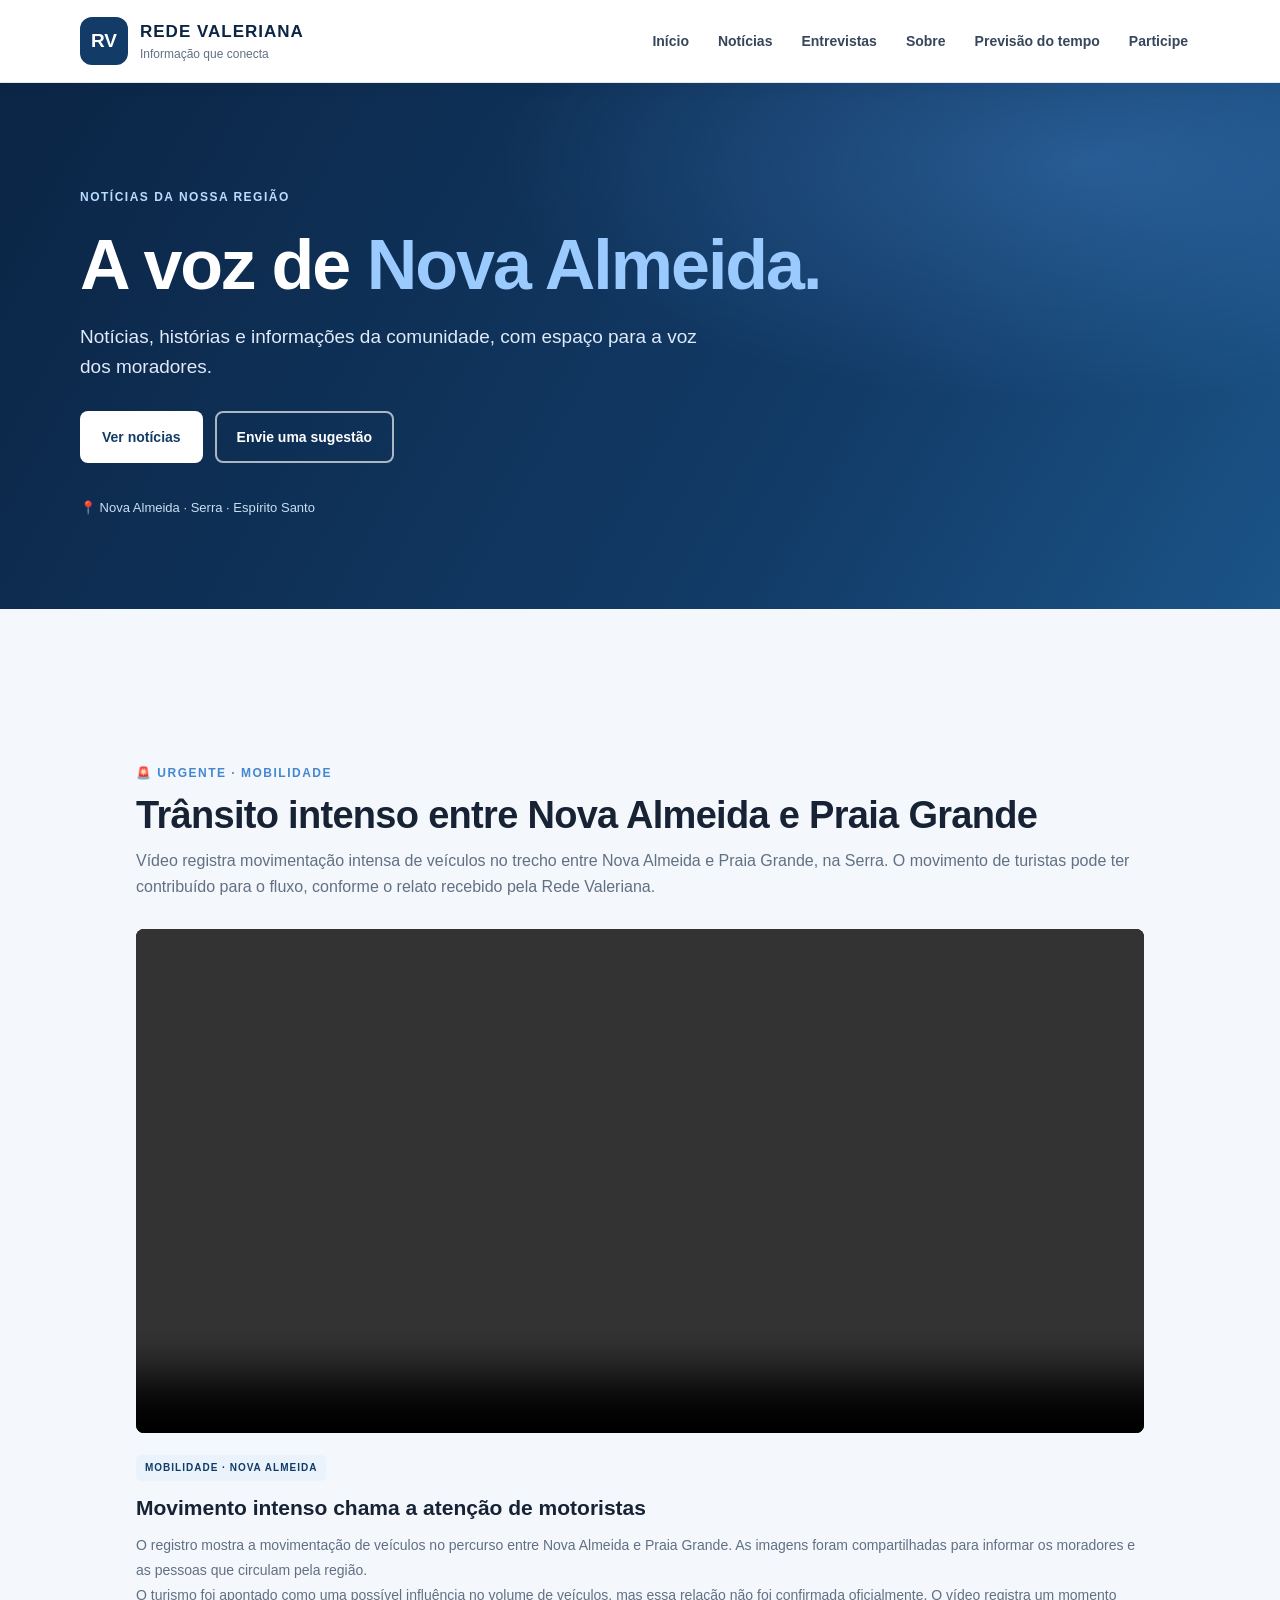
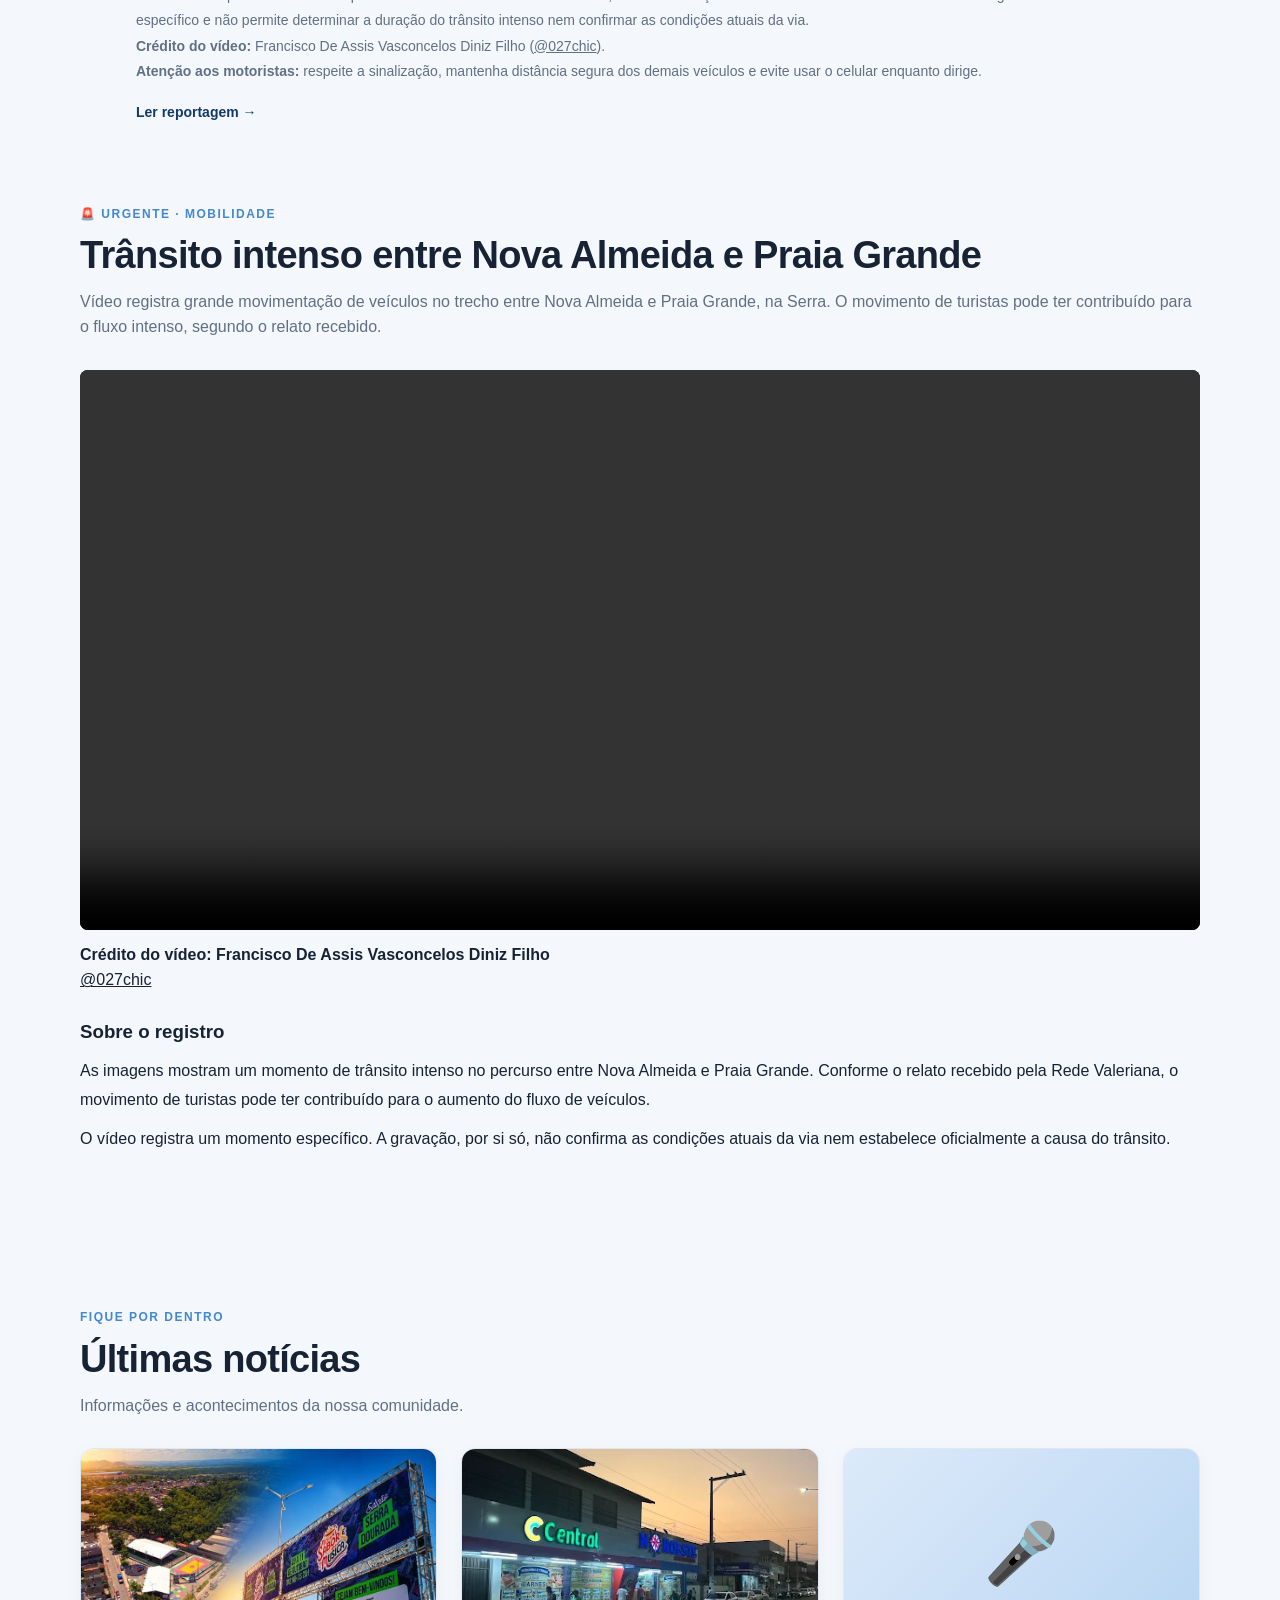
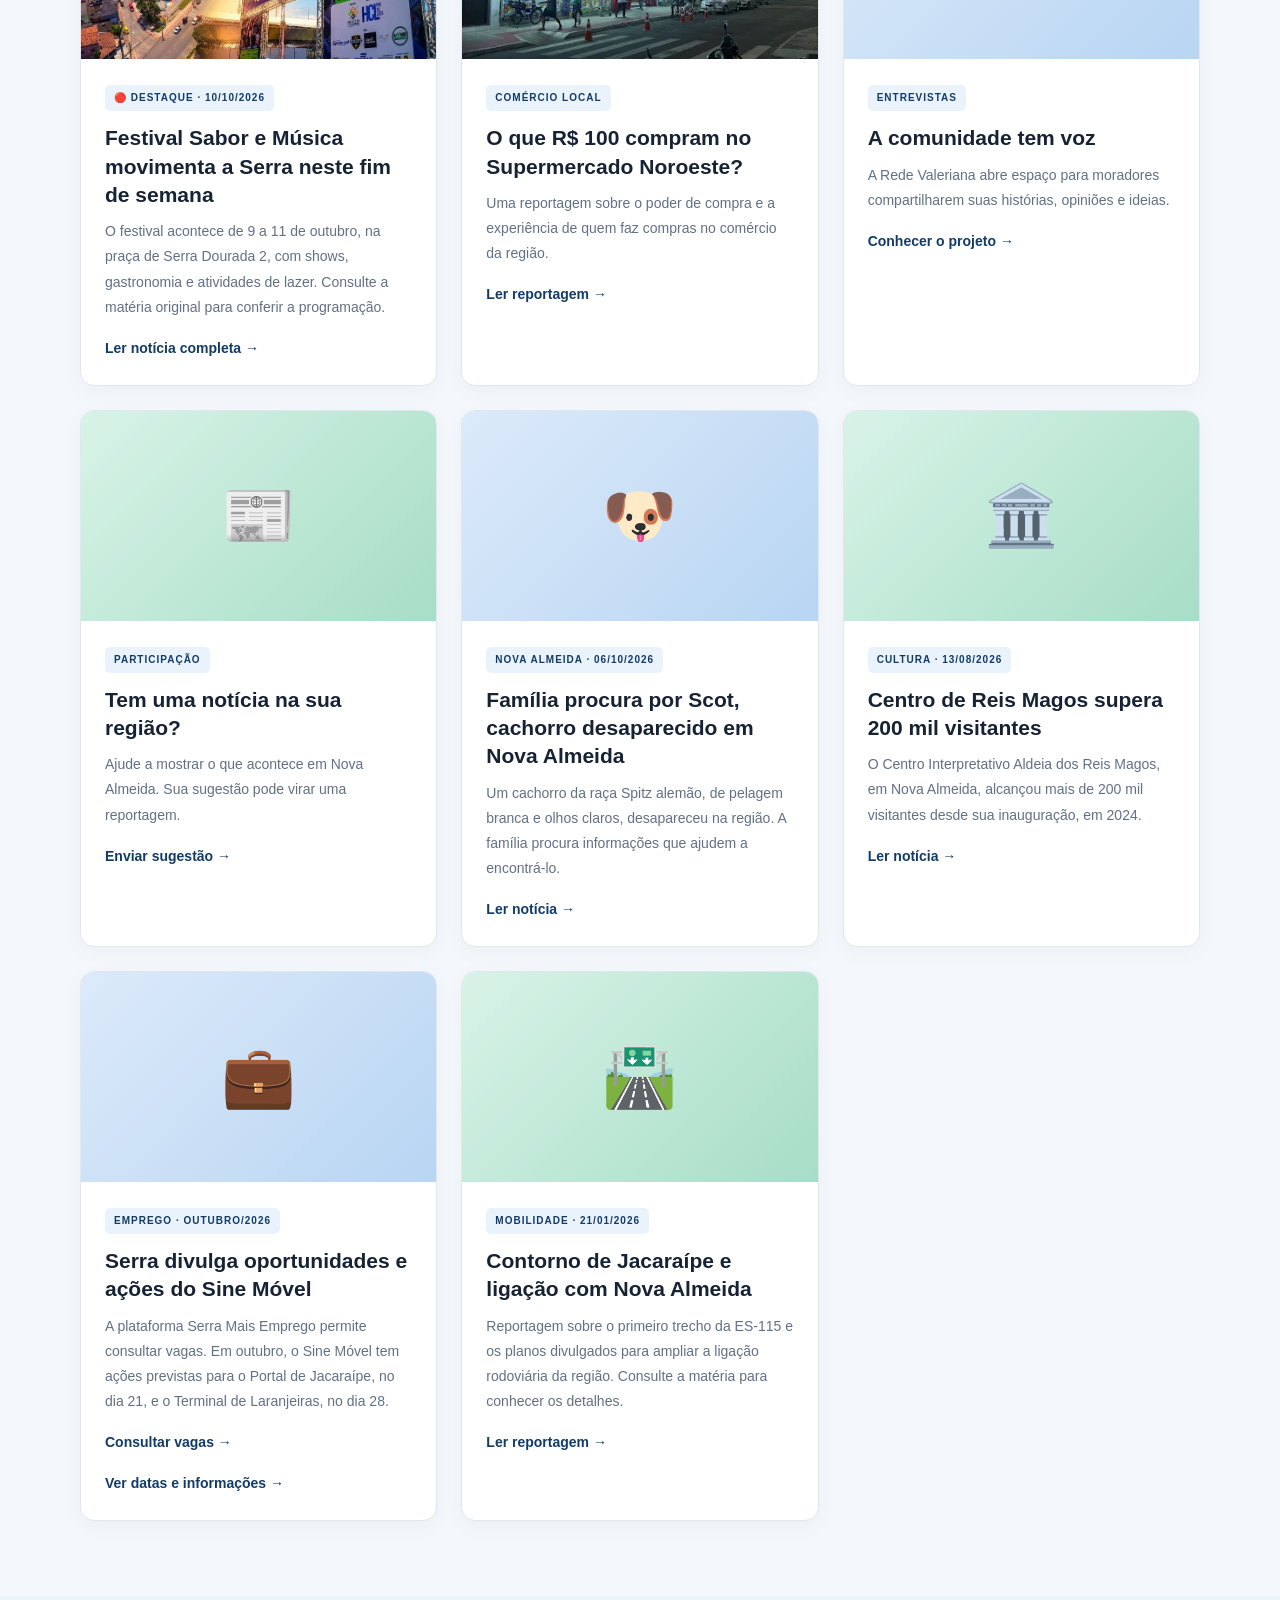
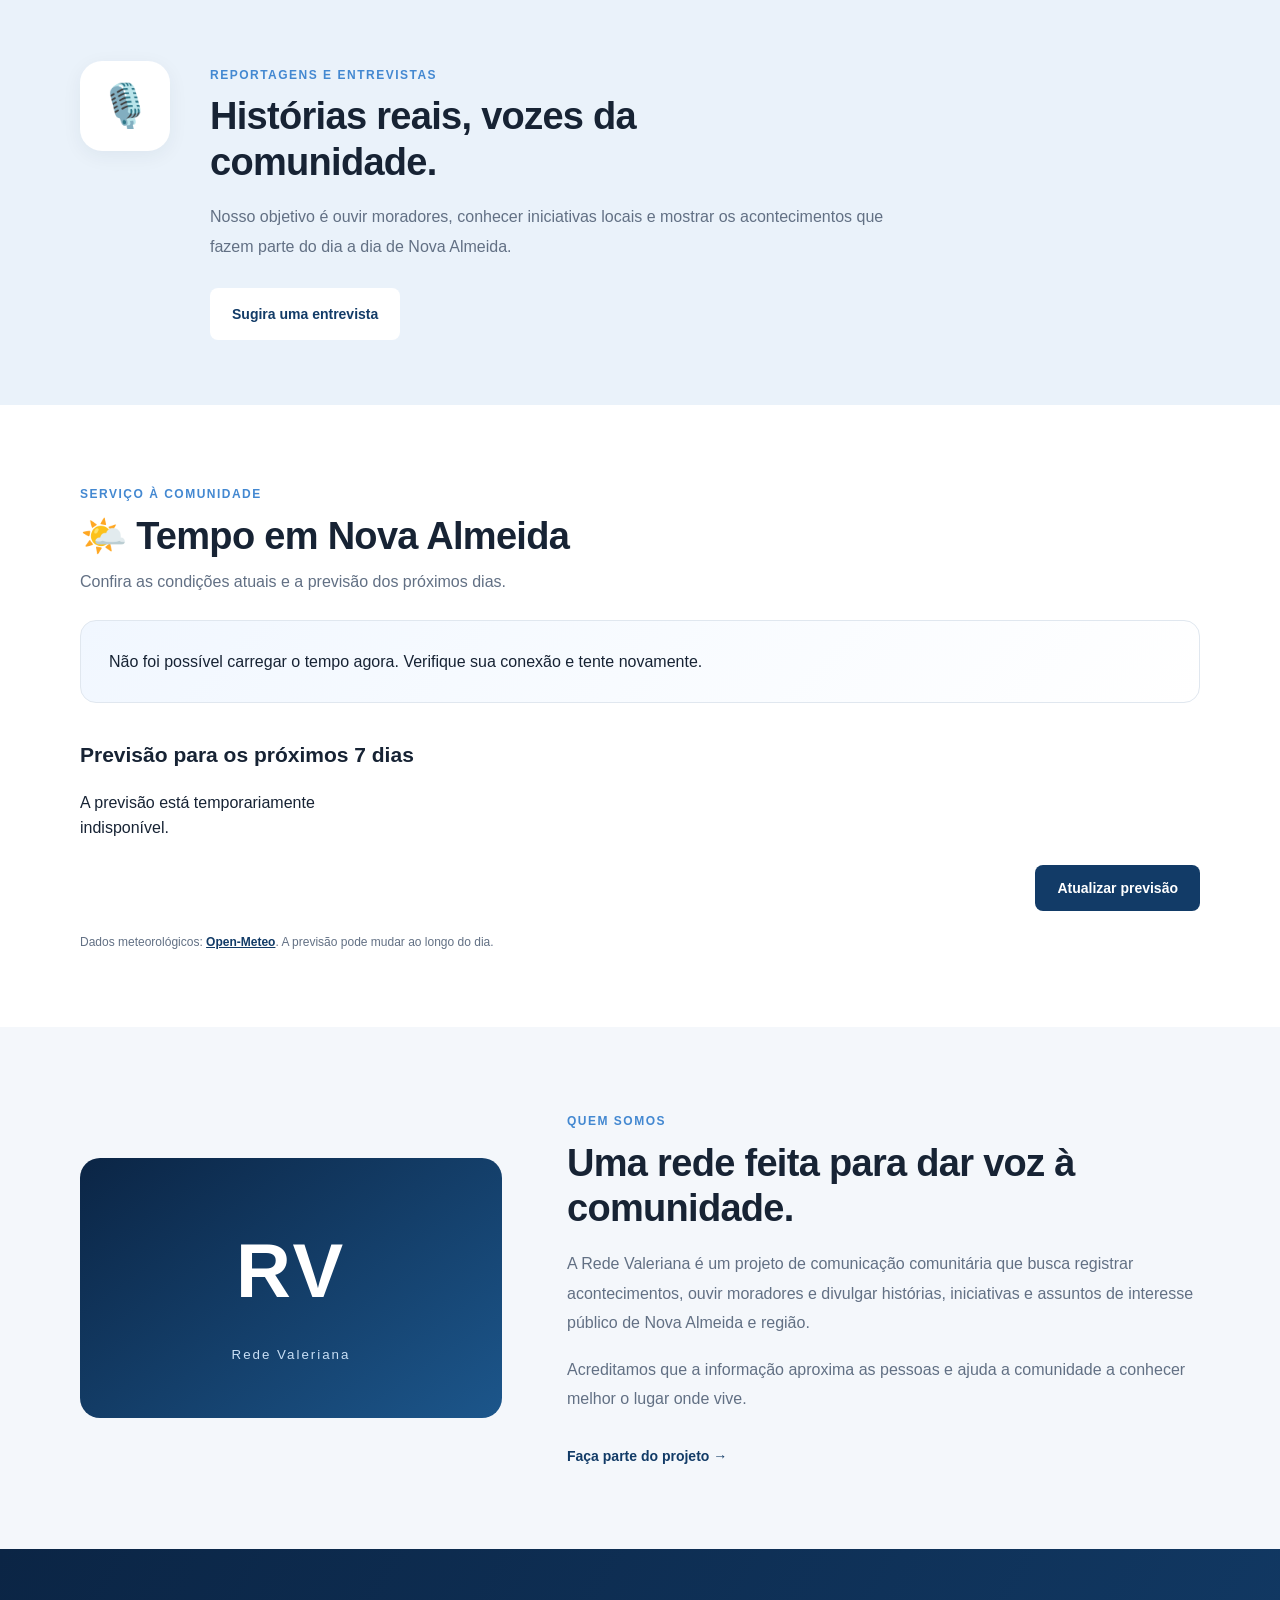
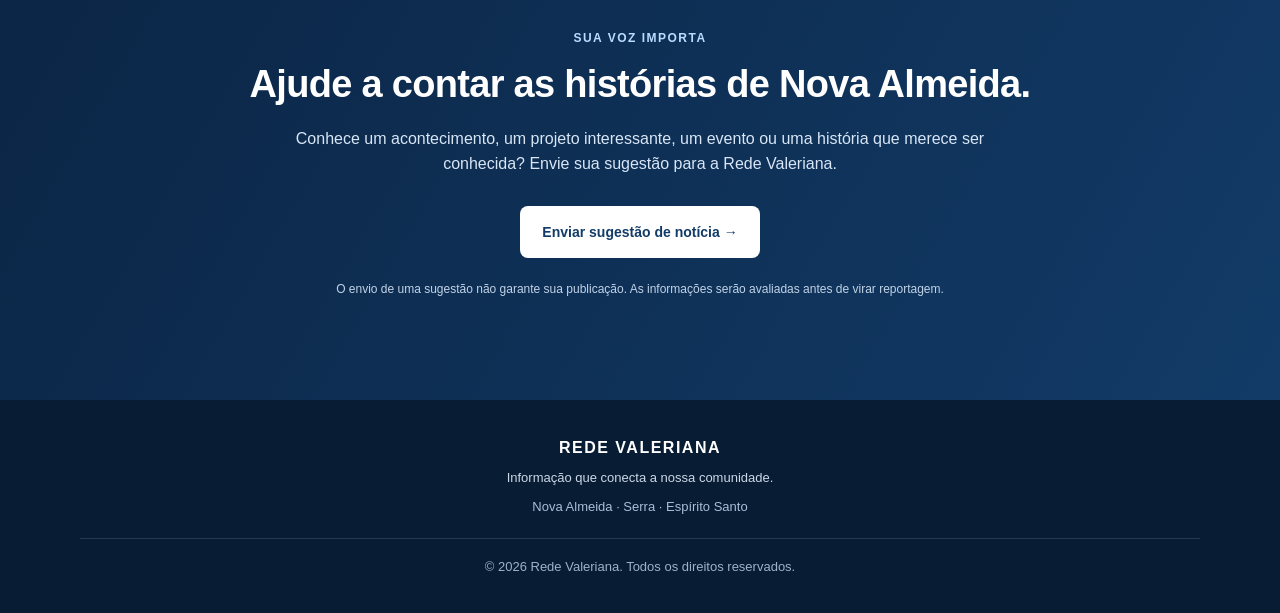
==== index.html @ 7253367e "atlz" ====
<!DOCTYPE html>
<html lang="pt-BR">
<head>
  <meta charset="UTF-8">
  <meta name="viewport" content="width=device-width, initial-scale=1.0">
  <meta name="description" content="Rede Valeriana: notícias, entrevistas e informações de Nova Almeida, Serra, Espírito Santo.">
  <meta name="theme-color" content="#123b67">
  <title>Rede Valeriana | A voz de Nova Almeida</title>
  <link rel="stylesheet" href="style.css">
  <script src="script.js" defer></script>
</head>
<body>
  <header class="site-header">
    <div class="container header-content">
      <a class="brand" href="#inicio" aria-label="Rede Valeriana - Início">
        <span class="brand-mark">RV</span>
        <span>
          <strong>REDE VALERIANA</strong>
          <small>Informação que conecta</small>
        </span>
      </a>

      <button class="menu-toggle" id="menu-toggle"
        type="button" aria-label="Abrir menu" aria-expanded="false">
        ☰
      </button>

      <nav class="main-nav" id="main-nav">
        <a href="#inicio">Início</a>
        <a href="#noticias">Notícias</a>
        <a href="#entrevistas">Entrevistas</a>
        <a href="#sobre">Sobre</a>
        <a href="#previsao-tempo">Previsão do tempo</a>
        <a href="#participe">Participe</a>
      </nav>
    </div>
  </header>

  <main>
    <section class="hero" id="inicio">
      <div class="container hero-content">
        <span class="eyebrow">NOTÍCIAS DA NOSSA REGIÃO</span>
        <h1>A voz de <span>Nova Almeida.</span></h1>
        <p>
          Notícias, histórias e informações da comunidade,
          com espaço para a voz dos moradores.
        </p>
        <div class="hero-actions">
          <a class="button button-light" href="#noticias">Ver notícias</a>
          <a class="button button-outline" href="#participe">Envie uma sugestão</a>
        </div>
        <div class="hero-location">📍 Nova Almeida · Serra · Espírito Santo</div>
      </div>
    </section>

    <!-- NOTÍCIA URGENTE: TRÂNSITO -->
    <section class="section container" 
    <!-- NOTÍCIA URGENTE: TRÂNSITO -->
    <section class="section container" id="reportagem-transito">
      <div class="section-heading">
        <div>
          <span class="eyebrow">🚨 URGENTE · MOBILIDADE</span>
          <h2>Trânsito intenso entre Nova Almeida e Praia Grande</h2>
          <p>
            Vídeo registra movimentação intensa de veículos no trecho
            entre Nova Almeida e Praia Grande, na Serra. O movimento
            de turistas pode ter contribuído para o fluxo, conforme
            o relato recebido pela Rede Valeriana.
          </p>
        </div>
      </div>

      <video
        controls
        playsinline
        preload="metadata"
        style="display:block;width:100%;max-height:600px;background:#000;border-radius:8px;"
        aria-label="Registro em vídeo do trânsito entre Nova Almeida e Praia Grande">
        <source
          src="videos/vid_20261011_165229_737.mp4"
          type="video/mp4">
        Seu navegador não conseguiu reproduzir este vídeo.
      </video>

      <div class="news-body" style="padding:20px 0 0;">
        <span class="category">MOBILIDADE · NOVA ALMEIDA</span>

        <h3>Movimento intenso chama a atenção de motoristas</h3>

        <p>
          O registro mostra a movimentação de veículos no percurso
          entre Nova Almeida e Praia Grande. As imagens foram
          compartilhadas para informar os moradores e as pessoas
          que circulam pela região.
        </p>

        <p>
          O turismo foi apontado como uma possível influência no
          volume de veículos, mas essa relação não foi confirmada
          oficialmente. O vídeo registra um momento específico e
          não permite determinar a duração do trânsito intenso nem
          confirmar as condições atuais da via.
        </p>

        <p>
          <strong>Crédito do vídeo:</strong>
          Francisco De Assis Vasconcelos Diniz Filho
          (<a
            href="https://www.instagram.com/027chic/"
            target="_blank"
            rel="noopener noreferrer">@027chic</a>).
        </p>

        <p>
          <strong>Atenção aos motoristas:</strong> respeite a
          sinalização, mantenha distância segura dos demais veículos
          e evite usar o celular enquanto dirige.
        </p>

        <a
          class="text-link"
          href="https://www.instagram.com/027chic/"
          target="_blank"
          rel="noopener noreferrer">
          Ler reportagem <span aria-hidden="true">→</span>
        </a>
      </div>
    </section>

      <div class="section-heading">
        <div>
          <span class="eyebrow">🚨 URGENTE · MOBILIDADE</span>
          <h2>Trânsito intenso entre Nova Almeida e Praia Grande</h2>
          <p>
            Vídeo registra grande movimentação de veículos no trecho
            entre Nova Almeida e Praia Grande, na Serra. O movimento
            de turistas pode ter contribuído para o fluxo intenso,
            segundo o relato recebido.
          </p>
        </div>
      </div>

      <video
        controls
        playsinline
        preload="metadata"
        style="display:block;width:100%;max-height:600px;background:#000;border-radius:8px;"
        aria-label="Registro em vídeo do trânsito entre Nova Almeida e Praia Grande">
        <source
          src="videos/vid_20261011_165229_737.mp4"
          type="video/mp4">
        Seu navegador não conseguiu reproduzir este vídeo.
      </video>

      <p style="margin-top:12px;">
        <strong>Crédito do vídeo: Francisco De Assis Vasconcelos Diniz Filho</strong><br>
        <a
          href="https://www.instagram.com/027chic/"
          target="_blank"
          rel="noopener noreferrer">@027chic</a>
      </p>

      <h3 style="margin-top:24px;">Sobre o registro</h3>

      <p style="margin-top:10px;line-height:1.8;">
        As imagens mostram um momento de trânsito intenso no percurso
        entre Nova Almeida e Praia Grande. Conforme o relato recebido
        pela Rede Valeriana, o movimento de turistas pode ter contribuído
        para o aumento do fluxo de veículos.
      </p>

      <p style="margin-top:10px;line-height:1.8;">
        O vídeo registra um momento específico. A gravação, por si só,
        não confirma as condições atuais da via nem estabelece oficialmente
        a causa do trânsito.
      </p>
    </section>

    <section class="section container" id="noticias">
      <div class="section-heading">
        <div>
          <span class="eyebrow">FIQUE POR DENTRO</span>
          <h2>Últimas notícias</h2>
          <p>Informações e acontecimentos da nossa comunidade.</p>
        </div>
      </div>

      <div class="news-grid">

        <!-- DESTAQUE: FESTIVAL SABOR E MÚSICA -->
        <article class="news-card">
          <a class="news-image news-image-market"
             href="https://serra.es.gov.br/noticias/festival-sabor-e-musica-agita-a-serra-com-shows-e-gastronomia"
             target="_blank" rel="noopener noreferrer"
             aria-label="Ver matéria original sobre o Festival Sabor e Música">
            <img src="imagens/festival-sabor-musica.jpg"
                 alt="Festival Sabor e Música na Serra"
                 loading="lazy">
          </a>
          <div class="news-body">
            <span class="category">🔴 DESTAQUE · 10/10/2026</span>
            <h3>Festival Sabor e Música movimenta a Serra neste fim de semana</h3>
            <p>
              O festival acontece de 9 a 11 de outubro, na praça de
              Serra Dourada 2, com shows, gastronomia e atividades
              de lazer. Consulte a matéria original para conferir a programação.
            </p>
            <a class="text-link"
               href="https://serra.es.gov.br/noticias/festival-sabor-e-musica-agita-a-serra-com-shows-e-gastronomia"
               target="_blank" rel="noopener noreferrer">
              Ler notícia completa <span aria-hidden="true">→</span>
            </a>
          </div>
        </article>

        <!-- NOTÍCIA: SUPERMERCADO NOROESTE -->
        <article class="news-card">
          <a class="news-image news-image-market"
             href="reportagem-noroeste.html"
             aria-label="Ler reportagem sobre o Supermercado Noroeste">
            <img src="imagens/noroeste.jpg"
                 alt="Supermercado Noroeste em Nova Almeida"
                 loading="lazy">
          </a>
          <div class="news-body">
            <span class="category">COMÉRCIO LOCAL</span>
            <h3>O que R$ 100 compram no Supermercado Noroeste?</h3>
            <p>
              Uma reportagem sobre o poder de compra e a experiência
              de quem faz compras no comércio da região.
            </p>
            <a class="text-link" href="reportagem-noroeste.html">
              Ler reportagem <span aria-hidden="true">→</span>
            </a>
          </div>
        </article>

        <!-- NOTÍCIA: ENTREVISTAS -->
        <article class="news-card">
          <div class="news-placeholder" aria-hidden="true">🎤</div>
          <div class="news-body">
            <span class="category">ENTREVISTAS</span>
            <h3>A comunidade tem voz</h3>
            <p>
              A Rede Valeriana abre espaço para moradores compartilharem
              suas histórias, opiniões e ideias.
            </p>
            <a class="text-link" href="#entrevistas">
              Conhecer o projeto <span aria-hidden="true">→</span>
            </a>
          </div>
        </article>

        <!-- NOTÍCIA: PARTICIPAÇÃO -->
        <article class="news-card">
          <div class="news-placeholder news-placeholder-green"
               aria-hidden="true">📰</div>
          <div class="news-body">
            <span class="category">PARTICIPAÇÃO</span>
            <h3>Tem uma notícia na sua região?</h3>
            <p>
              Ajude a mostrar o que acontece em Nova Almeida.
              Sua sugestão pode virar uma reportagem.
            </p>
            <a class="text-link" href="#participe">
              Enviar sugestão <span aria-hidden="true">→</span>
            </a>
          </div>
        </article>

        <!-- NOTÍCIA: ANIMAL DESAPARECIDO -->
        <article class="news-card">
          <div class="news-placeholder" aria-hidden="true">🐶</div>
          <div class="news-body">
            <span class="category">NOVA ALMEIDA · 06/10/2026</span>
            <h3>Família procura por Scot, cachorro desaparecido em Nova Almeida</h3>
            <p>
              Um cachorro da raça Spitz alemão, de pelagem branca e olhos
              claros, desapareceu na região. A família procura informações
              que ajudem a encontrá-lo.
            </p>
            <a class="text-link"
               href="https://www.folhavitoria.com.br/pet/cade-meu-pet-sptiz-alemao-desapareceu-em-nova-almeida/"
               target="_blank" rel="noopener noreferrer">
              Ler notícia <span aria-hidden="true">→</span>
            </a>
          </div>
        </article>

        <!-- NOTÍCIA: TURISMO E CULTURA -->
        <article class="news-card">
          <div class="news-placeholder news-placeholder-green"
               aria-hidden="true">🏛️</div>
          <div class="news-body">
            <span class="category">CULTURA · 13/08/2026</span>
            <h3>Centro de Reis Magos supera 200 mil visitantes</h3>
            <p>
              O Centro Interpretativo Aldeia dos Reis Magos, em Nova
              Almeida, alcançou mais de 200 mil visitantes desde sua
              inauguração, em 2024.
            </p>
            <a class="text-link"
               href="https://serra.es.gov.br/noticias/serra-celebra-200-mil-visitantes-no-centro-interpretativo-aldeia-dos-reis-magos"
               target="_blank" rel="noopener noreferrer">
              Ler notícia <span aria-hidden="true">→</span>
            </a>
          </div>
        </article>

        <!-- NOTÍCIA: VAGAS DE EMPREGO -->
        <article class="news-card">
          <div class="news-placeholder" aria-hidden="true">💼</div>
          <div class="news-body">
            <span class="category">EMPREGO · OUTUBRO/2026</span>
            <h3>Serra divulga oportunidades e ações do Sine Móvel</h3>
            <p>
              A plataforma Serra Mais Emprego permite consultar vagas.
              Em outubro, o Sine Móvel tem ações previstas para o Portal
              de Jacaraípe, no dia 21, e o Terminal de Laranjeiras, no dia 28.
            </p>
            <a class="text-link"
               href="https://maisemprego.serra.es.gov.br/buscar-vagas"
               target="_blank" rel="noopener noreferrer">
              Consultar vagas <span aria-hidden="true">→</span>
            </a>
            <a class="text-link"
               href="https://serra.es.gov.br/noticias/serra-tera-blitz-do-emprego-em-diferentes-bairros-em-outubro"
               target="_blank" rel="noopener noreferrer">
              Ver datas e informações <span aria-hidden="true">→</span>
            </a>
          </div>
        </article>

        <!-- NOTÍCIA: MOBILIDADE -->
        <article class="news-card">
          <div class="news-placeholder news-placeholder-green"
               aria-hidden="true">🛣️</div>
          <div class="news-body">
            <span class="category">MOBILIDADE · 21/01/2026</span>
            <h3>Contorno de Jacaraípe e ligação com Nova Almeida</h3>
            <p>
              Reportagem sobre o primeiro trecho da ES-115 e os planos
              divulgados para ampliar a ligação rodoviária da região.
              Consulte a matéria para conhecer os detalhes.
            </p>
            <a class="text-link"
               href="https://www.folhavitoria.com.br/cotidiano/es-115-contorno-de-jacaraipe-ja-reduz-transito-e-rodovia-tera-mais-155-km/"
               target="_blank" rel="noopener noreferrer">
              Ler reportagem <span aria-hidden="true">→</span>
            </a>
          </div>
        </article>

      </div>
    </section>

    <section class="interview-section" id="entrevistas">
      <div class="container interview-content">
        <div class="interview-icon" aria-hidden="true">🎙️</div>
        <div>
          <span class="eyebrow">REPORTAGENS E ENTREVISTAS</span>
          <h2>Histórias reais, vozes da comunidade.</h2>
          <p>
            Nosso objetivo é ouvir moradores, conhecer iniciativas locais
            e mostrar os acontecimentos que fazem parte do dia a dia
            de Nova Almeida.
          </p>
          <a class="button button-light" href="#participe">
            Sugira uma entrevista
          </a>
        </div>
      </div>
    </section>

    <section class="weather-section" id="previsao-tempo">
      <div class="container">
        <div class="section-heading weather-heading">
          <div>
            <span class="eyebrow">SERVIÇO À COMUNIDADE</span>
            <h2>🌤️ Tempo em Nova Almeida</h2>
            <p>Confira as condições atuais e a previsão dos próximos dias.</p>
          </div>
        </div>

        <div id="weather-current" class="weather-current" aria-live="polite">
          <p>Carregando a previsão do tempo...</p>
        </div>

        <h3 class="forecast-title">Previsão para os próximos 7 dias</h3>
        <div id="weather-forecast" class="weather-forecast" aria-live="polite">
          <p>Carregando previsão...</p>
        </div>

        <div class="weather-footer">
          <p id="weather-updated" class="weather-updated"></p>
          <button id="weather-refresh" class="button button-primary"
                  type="button">
            Atualizar previsão
          </button>
        </div>

        <p class="weather-source">
          Dados meteorológicos:
          <a href="https://open-meteo.com/" target="_blank"
             rel="noopener noreferrer">Open-Meteo</a>.
          A previsão pode mudar ao longo do dia.
        </p>
      </div>
    </section>

    <section class="about-section" id="sobre">
      <div class="container about-grid">
        <div class="about-symbol" aria-hidden="true">
          <span>RV</span>
          <small>Rede Valeriana</small>
        </div>
        <div class="about-content">
          <span class="eyebrow">QUEM SOMOS</span>
          <h2>Uma rede feita para dar voz à comunidade.</h2>
          <p>
            A Rede Valeriana é um projeto de comunicação comunitária
            que busca registrar acontecimentos, ouvir moradores e
            divulgar histórias, iniciativas e assuntos de interesse
            público de Nova Almeida e região.
          </p>
          <p>
            Acreditamos que a informação aproxima as pessoas e ajuda
            a comunidade a conhecer melhor o lugar onde vive.
          </p>
          <a class="text-link" href="#participe">
            Faça parte do projeto <span aria-hidden="true">→</span>
          </a>
        </div>
      </div>
    </section>

    <section class="participate-section" id="participe">
      <div class="container participate-content">
        <span class="eyebrow">SUA VOZ IMPORTA</span>
        <h2>Ajude a contar as histórias de Nova Almeida.</h2>
        <p>
          Conhece um acontecimento, um projeto interessante, um evento
          ou uma história que merece ser conhecida? Envie sua sugestão
          para a Rede Valeriana.
        </p>
        <a class="button button-light"
           href="https://forms.gle/HmzJyTuMzwdEEs41A"
           target="_blank" rel="noopener noreferrer">
          Enviar sugestão de notícia →
        </a>
        <p class="participate-note">
          O envio de uma sugestão não garante sua publicação.
          As informações serão avaliadas antes de virar reportagem.
        </p>
      </div>
    </section>
  </main>

  <footer class="site-footer">
    <div class="container footer-content">
      <a class="footer-brand" href="#inicio">REDE VALERIANA</a>
      <p>Informação que conecta a nossa comunidade.</p>
      <p class="footer-location">Nova Almeida · Serra · Espírito Santo</p>
      <p class="copyright">
        © <span id="current-year">2026</span> Rede Valeriana.
        Todos os direitos reservados.
      </p>
    </div>
  </footer>
</body>
</html>
---- style.css ----
/* =========================
   CONFIGURAÇÕES GERAIS
========================= */
:root {
    --azul: #123b67;
    --azul-escuro: #0b2545;
    --azul-claro: #eaf3fc;
    --fundo: #f4f7fb;
    --texto: #172334;
    --texto-suave: #627084;
    --branco: #ffffff;
    --borda: #e0e7ef;
    --verde: #16845b;
}

* {
    margin: 0;
    padding: 0;
    box-sizing: border-box;
}

html {
    scroll-behavior: smooth;
    scroll-padding-top: 90px;
}

body {
    font-family: Arial, Helvetica, sans-serif;
    background: var(--fundo);
    color: var(--texto);
    line-height: 1.6;
}

a {
    color: inherit;
}

button,
a {
    -webkit-tap-highlight-color: transparent;
}

.container {
    width: min(1120px, 90%);
    margin: 0 auto;
}

section {
    scroll-margin-top: 80px;
}

/* =========================
   CABEÇALHO
========================= */
.site-header {
    position: sticky;
    top: 0;
    z-index: 100;
    background: var(--branco);
    border-bottom: 1px solid var(--borda);
    box-shadow: 0 3px 15px rgba(11, 37, 69, 0.05);
}

.header-content {
    min-height: 82px;
    display: flex;
    align-items: center;
    justify-content: space-between;
    gap: 24px;
}

.brand {
    display: flex;
    align-items: center;
    gap: 12px;
    text-decoration: none;
}

.brand-mark {
    width: 48px;
    height: 48px;
    display: grid;
    place-items: center;
    background: var(--azul);
    color: white;
    border-radius: 12px;
    font-size: 19px;
    font-weight: 900;
}

.brand strong,
.brand small {
    display: block;
}

.brand strong {
    color: var(--azul-escuro);
    font-size: 17px;
    letter-spacing: 1px;
}

.brand small {
    color: var(--texto-suave);
    font-size: 12px;
}

.main-nav {
    display: flex;
    align-items: center;
    gap: 5px;
}

.main-nav a {
    text-decoration: none;
    color: #36465b;
    font-size: 14px;
    font-weight: 700;
    padding: 10px 12px;
    border-radius: 8px;
    transition: background 0.2s, color 0.2s;
}

.main-nav a:hover {
    color: var(--azul);
    background: var(--azul-claro);
}

.menu-toggle {
    display: none;
    border: 0;
    border-radius: 8px;
    padding: 10px 13px;
    background: var(--azul);
    color: white;
    font-size: 22px;
    cursor: pointer;
}

/* =========================
   DESTAQUE PRINCIPAL
========================= */
.hero {
    padding: 100px 0 90px;
    color: white;
    background:
        radial-gradient(ellipse at 85% 15%, rgba(78, 145, 220, 0.35), transparent 38%),
        linear-gradient(120deg, #0b2545, #123b67 65%, #1b5488);
}

.hero-content {
    max-width: 1120px;
}

.eyebrow {
    display: inline-block;
    color: #4388d1;
    font-size: 12px;
    font-weight: 800;
    letter-spacing: 1.5px;
}

.hero .eyebrow {
    color: #b9dcff;
}

.hero h1 {
    max-width: 850px;
    margin: 20px 0;
    font-size: clamp(42px, 6vw, 70px);
    line-height: 1.05;
    letter-spacing: -2px;
}

.hero h1 span {
    color: #9bcaff;
}

.hero-content > p {
    max-width: 650px;
    margin-bottom: 28px;
    color: #e0eafa;
    font-size: 19px;
}

.hero-actions {
    display: flex;
    flex-wrap: wrap;
    gap: 12px;
}

.button {
    display: inline-flex;
    justify-content: center;
    align-items: center;
    gap: 8px;
    padding: 13px 20px;
    border: 2px solid transparent;
    border-radius: 8px;
    font-size: 14px;
    font-weight: 800;
    text-decoration: none;
    cursor: pointer;
    transition: transform 0.2s, background 0.2s, border-color 0.2s;
}

.button:hover {
    transform: translateY(-2px);
}

.button-light {
    background: white;
    color: var(--azul);
}

.button-light:hover {
    background: #eaf3fc;
}

.button-outline {
    border-color: rgba(255, 255, 255, 0.65);
    color: white;
    background: transparent;
}

.button-outline:hover {
    background: rgba(255, 255, 255, 0.1);
}

.button-primary {
    background: var(--azul);
    color: white;
}

.button-primary:hover {
    background: var(--azul-escuro);
}

.button:disabled {
    opacity: 0.65;
    cursor: wait;
    transform: none;
}

.hero-location {
    margin-top: 35px;
    color: #c9dff5;
    font-size: 13px;
}

/* =========================
   TÍTULOS DAS SEÇÕES
========================= */
.section {
    padding-top: 75px;
    padding-bottom: 75px;
}

.section-heading {
    display: flex;
    justify-content: space-between;
    align-items: end;
    gap: 20px;
    margin-bottom: 30px;
}

.section-heading h2,
.interview-content h2,
.about-content h2,
.participate-content h2 {
    margin-top: 8px;
    font-size: clamp(28px, 4vw, 38px);
    line-height: 1.2;
    letter-spacing: -0.7px;
}

.section-heading p {
    margin-top: 10px;
    color: var(--texto-suave);
}

/* =========================
   NOTÍCIAS
========================= */
.news-grid {
    display: grid;
    grid-template-columns: repeat(3, minmax(0, 1fr));
    gap: 24px;
}

.news-card {
    min-width: 0;
    overflow: hidden;
    background: white;
    border: 1px solid var(--borda);
    border-radius: 14px;
    box-shadow: 0 5px 20px rgba(20, 43, 70, 0.04);
    transition: transform 0.2s, box-shadow 0.2s;
}

.news-card:hover {
    transform: translateY(-4px);
    box-shadow: 0 12px 30px rgba(20, 43, 70, 0.1);
}

.news-image {
    display: block;
    height: 210px;
    overflow: hidden;
    background: #dce9f7;
}

.news-image img {
    width: 100%;
    height: 100%;
    display: block;
    object-fit: cover;
    transition: transform 0.3s;
}

.news-card:hover .news-image img {
    transform: scale(1.035);
}

.news-placeholder {
    height: 210px;
    display: grid;
    place-items: center;
    background: linear-gradient(135deg, #dceafa, #b8d5f2);
    font-size: 60px;
}

.news-placeholder-green {
    background: linear-gradient(135deg, #d8f3e7, #a7ddc7);
}

.news-body {
    padding: 24px;
}

.category {
    display: inline-block;
    padding: 5px 9px;
    border-radius: 5px;
    background: var(--azul-claro);
    color: var(--azul);
    font-size: 10px;
    font-weight: 900;
    letter-spacing: 1px;
}

.news-body h3 {
    margin: 13px 0 10px;
    font-size: 21px;
    line-height: 1.35;
}

.news-body p {
    color: var(--texto-suave);
    font-size: 14px;
    line-height: 1.8;
}

.text-link {
    display: inline-block;
    margin-top: 17px;
    color: var(--azul);
    font-size: 14px;
    font-weight: 800;
    text-decoration: none;
}

.text-link span {
    display: inline-block;
    transition: transform 0.2s;
}

.text-link:hover span {
    transform: translateX(4px);
}

/* =========================
   ENTREVISTAS
========================= */
.interview-section {
    padding: 65px 0;
    background: #eaf2fa;
}

.interview-content {
    display: grid;
    grid-template-columns: 100px 1fr;
    align-items: start;
    gap: 30px;
}

.interview-icon {
    width: 90px;
    height: 90px;
    display: grid;
    place-items: center;
    border-radius: 22px;
    background: white;
    box-shadow: 0 5px 20px rgba(20, 43, 70, 0.06);
    font-size: 42px;
}

.interview-content h2 {
    max-width: 650px;
}

.interview-content p,
.about-content p {
    max-width: 720px;
    margin: 17px 0 23px;
    color: var(--texto-suave);
    line-height: 1.85;
}

.interview-content .button {
    margin-top: 3px;
}

/* =========================
   PREVISÃO DO TEMPO
========================= */
.weather-section {
    padding: 75px 0;
    background: white;
}

.weather-heading {
    margin-bottom: 25px;
}

.weather-current {
    padding: 28px;
    border: 1px solid var(--borda);
    border-radius: 16px;
    background: linear-gradient(135deg, #f1f7ff, #ffffff);
}

.weather-main {
    display: flex;
    align-items: center;
    gap: 22px;
}

.weather-icon {
    font-size: 68px;
    line-height: 1;
}

.weather-condition {
    color: var(--texto-suave);
    font-size: 15px;
}

.weather-temperature {
    color: var(--azul-escuro);
    font-size: 48px;
    font-weight: 900;
    line-height: 1.2;
}

.weather-feels {
    color: var(--texto-suave);
    font-size: 13px;
}

.weather-details {
    display: grid;
    grid-template-columns: repeat(3, minmax(0, 1fr));
    gap: 14px;
    margin-top: 25px;
}

.weather-details > div {
    display: flex;
    flex-direction: column;
    gap: 6px;
    padding: 16px;
    border: 1px solid var(--borda);
    border-radius: 10px;
    background: white;
}

.weather-details span {
    color: var(--texto-suave);
    font-size: 13px;
}

.weather-details strong {
    color: var(--azul-escuro);
    font-size: 19px;
}

.forecast-title {
    margin: 35px 0 18px;
    font-size: 21px;
}

.weather-forecast {
    display: grid;
    grid-template-columns: repeat(4, minmax(0, 1fr));
    gap: 14px;
}

.forecast-card {
    min-width: 0;
    padding: 19px 14px;
    border: 1px solid var(--borda);
    border-radius: 12px;
    background: #fbfdff;
    text-align: center;
    transition: transform 0.2s, box-shadow 0.2s;
}

.forecast-card:hover {
    transform: translateY(-3px);
    box-shadow: 0 7px 20px rgba(20, 43, 70, 0.07);
}

.forecast-card h4 {
    margin-bottom: 12px;
    color: var(--azul-escuro);
    font-size: 14px;
    text-transform: capitalize;
}

.forecast-icon {
    display: block;
    margin-bottom: 10px;
    font-size: 34px;
}

.forecast-card > p:not(.forecast-rain) {
    min-height: 42px;
    color: var(--texto-suave);
    font-size: 12px;
}

.forecast-temperatures {
    display: flex;
    justify-content: center;
    gap: 12px;
    margin: 12px 0;
    font-size: 18px;
}

.forecast-temperatures strong {
    color: var(--azul-escuro);
}

.forecast-temperatures span {
    color: #78879a;
}

.forecast-rain {
    color: #3575b9;
    font-size: 11px;
    line-height: 1.5;
}

.weather-footer {
    display: flex;
    align-items: center;
    justify-content: space-between;
    gap: 15px;
    margin-top: 24px;
}

.weather-updated {
    color: var(--texto-suave);
    font-size: 12px;
}

.weather-source {
    margin-top: 22px;
    color: var(--texto-suave);
    font-size: 12px;
}

.weather-source a {
    color: var(--azul);
    font-weight: 700;
}

#weather-current > p,
#weather-forecast > p {
    color: var(--texto-suave);
    line-height: 1.7;
}

/* =========================
   SOBRE
========================= */
.about-section {
    padding: 80px 0;
    background: var(--fundo);
}

.about-grid {
    display: grid;
    grid-template-columns: 0.8fr 1.2fr;
    align-items: center;
    gap: 65px;
}

.about-symbol {
    min-height: 260px;
    display: flex;
    flex-direction: column;
    align-items: center;
    justify-content: center;
    gap: 12px;
    border-radius: 20px;
    background: linear-gradient(145deg, #0b2545, #1c568b);
    color: white;
}

.about-symbol span {
    font-size: 76px;
    font-weight: 900;
    letter-spacing: 3px;
}

.about-symbol small {
    color: #c9dff5;
    letter-spacing: 2px;
}

.about-content h2 {
    max-width: 600px;
}

.about-content p {
    margin-bottom: 14px;
}

/* =========================
   PARTICIPE
========================= */
.participate-section {
    padding: 75px 0;
    background: linear-gradient(120deg, #0b2545, #123b67);
    color: white;
}

.participate-content {
    max-width: 800px;
    text-align: center;
}

.participate-content .eyebrow {
    color: #b9dcff;
}

.participate-content h2 {
    margin: 13px auto;
}

.participate-content > p {
    max-width: 700px;
    margin: 18px auto 25px;
    color: #d8e6f6;
}

.participate-content .button {
    margin-top: 4px;
}

.participate-content .participate-note {
    margin-top: 22px;
    color: #c1d3e8;
    font-size: 12px;
}

/* =========================
   RODAPÉ
========================= */
.site-footer {
    padding: 35px 0;
    background: #081c33;
    color: #cbd8e8;
    text-align: center;
}

.footer-brand {
    color: white;
    font-size: 16px;
    font-weight: 900;
    letter-spacing: 1.5px;
    text-decoration: none;
}

.footer-content p {
    margin-top: 8px;
    font-size: 13px;
}

.footer-location {
    color: #a8bfd9;
}

.copyright {
    margin-top: 20px !important;
    padding-top: 18px;
    border-top: 1px solid rgba(255, 255, 255, 0.12);
    color: #9eb2c9;
}

/* =========================
   ACESSIBILIDADE
========================= */
a:focus-visible,
button:focus-visible {
    outline: 3px solid #70b7ff;
    outline-offset: 3px;
}

/* =========================
   TABLETS
========================= */
@media (max-width: 900px) {
    .main-nav a {
        padding: 9px 7px;
        font-size: 12px;
    }

    .news-grid {
        grid-template-columns: repeat(2, minmax(0, 1fr));
    }

    .weather-forecast {
        grid-template-columns: repeat(3, minmax(0, 1fr));
    }

    .about-grid {
        gap: 35px;
    }
}

/* =========================
   CELULARES
========================= */
@media (max-width: 700px) {
    .container {
        width: min(100% - 36px, 540px);
    }

    .header-content {
        min-height: 72px;
        flex-wrap: wrap;
        padding-top: 12px;
        padding-bottom: 12px;
    }

    .brand-mark {
        width: 42px;
        height: 42px;
    }

    .brand strong {
        font-size: 14px;
    }

    .menu-toggle {
        display: block;
        margin-left: auto;
    }

    .main-nav {
        display: none;
        width: 100%;
        flex-direction: column;
        align-items: stretch;
        padding: 8px 0;
    }

    .main-nav.is-open {
        display: flex;
    }

    .main-nav a {
        padding: 12px;
        font-size: 14px;
    }

    .hero {
        padding: 75px 0 65px;
    }

    .hero h1 {
        font-size: clamp(40px, 11vw, 56px);
        letter-spacing: -1.5px;
    }

    .hero-content > p {
        font-size: 16px;
    }

    .hero-actions {
        flex-direction: column;
        align-items: stretch;
    }

    .hero-actions .button {
        width: 100%;
    }

    .section,
    .weather-section,
    .about-section {
        padding-top: 55px;
        padding-bottom: 55px;
    }

    .section-heading h2,
    .interview-content h2,
    .about-content h2,
    .participate-content h2 {
        font-size: 29px;
    }

    .news-grid {
        grid-template-columns: 1fr;
        gap: 18px;
    }

    .news-image,
    .news-placeholder {
        height: 220px;
    }

    .news-body {
        padding: 21px;
    }

    .interview-section,
    .participate-section {
        padding: 55px 0;
    }

    .interview-content {
        grid-template-columns: 1fr;
        gap: 20px;
    }

    .interview-icon {
        width: 70px;
        height: 70px;
        font-size: 34px;
    }

    .weather-current {
        padding: 20px;
    }

    .weather-main {
        gap: 14px;
    }

    .weather-icon {
        font-size: 48px;
    }

    .weather-temperature {
        font-size: 40px;
    }

    .weather-details {
        grid-template-columns: 1fr;
        gap: 9px;
    }

    .weather-details > div {
        flex-direction: row;
        justify-content: space-between;
        align-items: center;
        padding: 13px;
    }

    .weather-forecast {
        grid-template-columns: repeat(2, minmax(0, 1fr));
        gap: 10px;
    }

    .forecast-card {
        padding: 15px 9px;
    }

    .forecast-rain {
        font-size: 10px;
    }

    .weather-footer {
        flex-direction: column;
        align-items: stretch;
    }

    .weather-footer .button {
        width: 100%;
    }

    .about-grid {
        grid-template-columns: 1fr;
        gap: 30px;
    }

    .about-symbol {
        min-height: 200px;
    }
}

/* CELULARES PEQUENOS */
@media (max-width: 360px) {
    .weather-forecast {
        grid-template-columns: 1fr;
    }

    .hero h1 {
        font-size: 38px;
    }
}
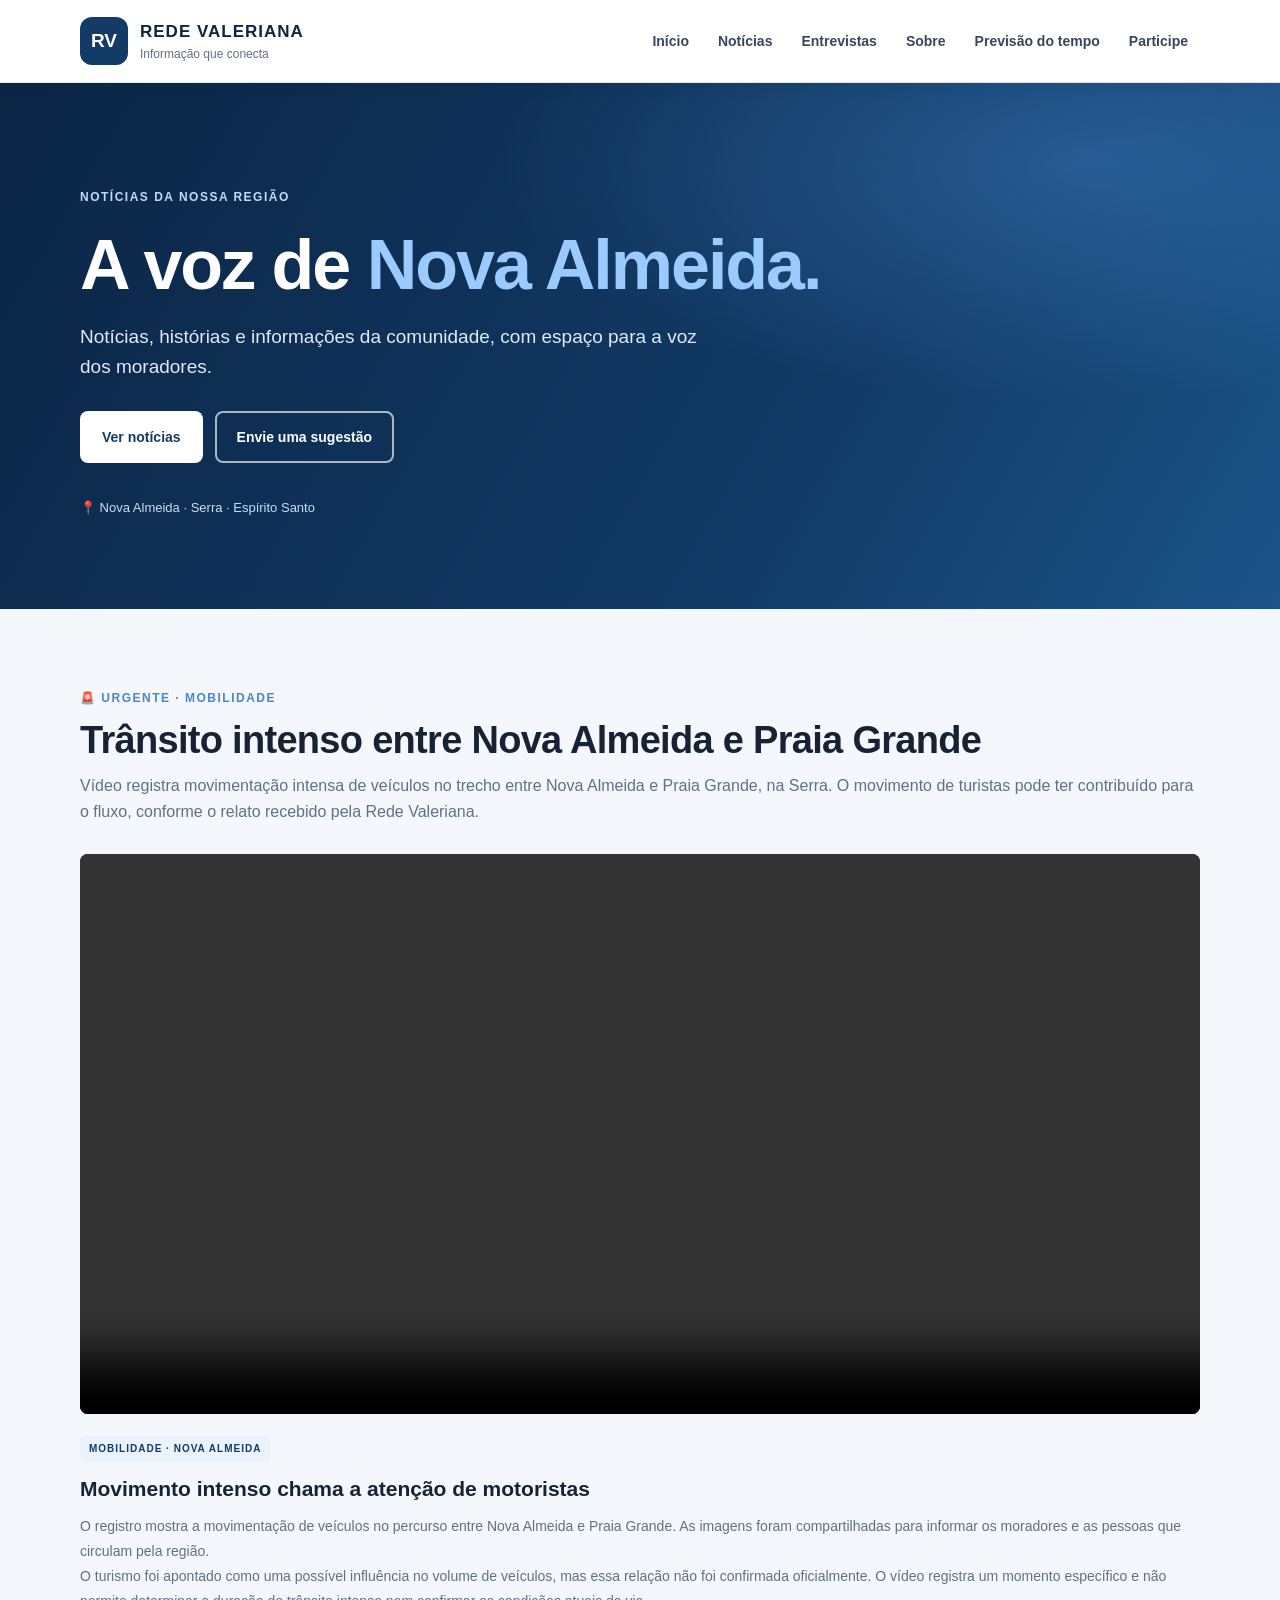
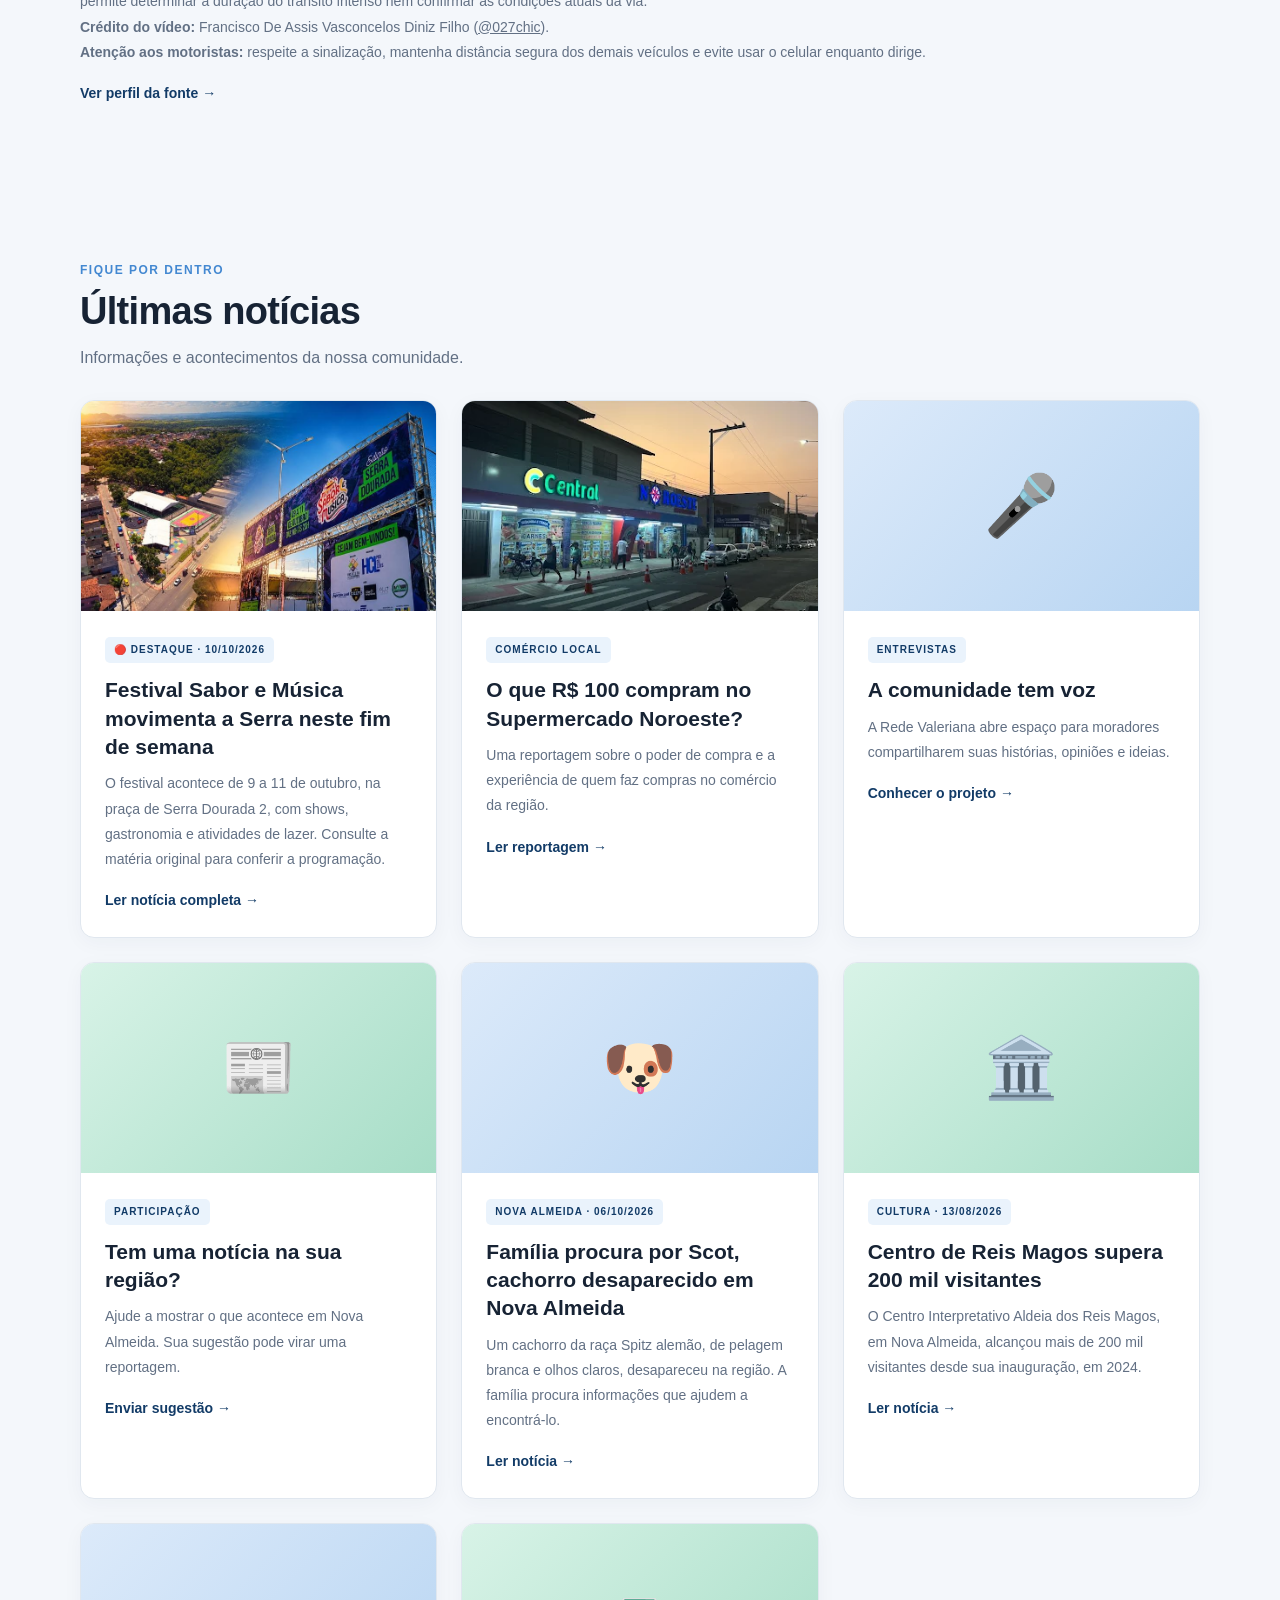
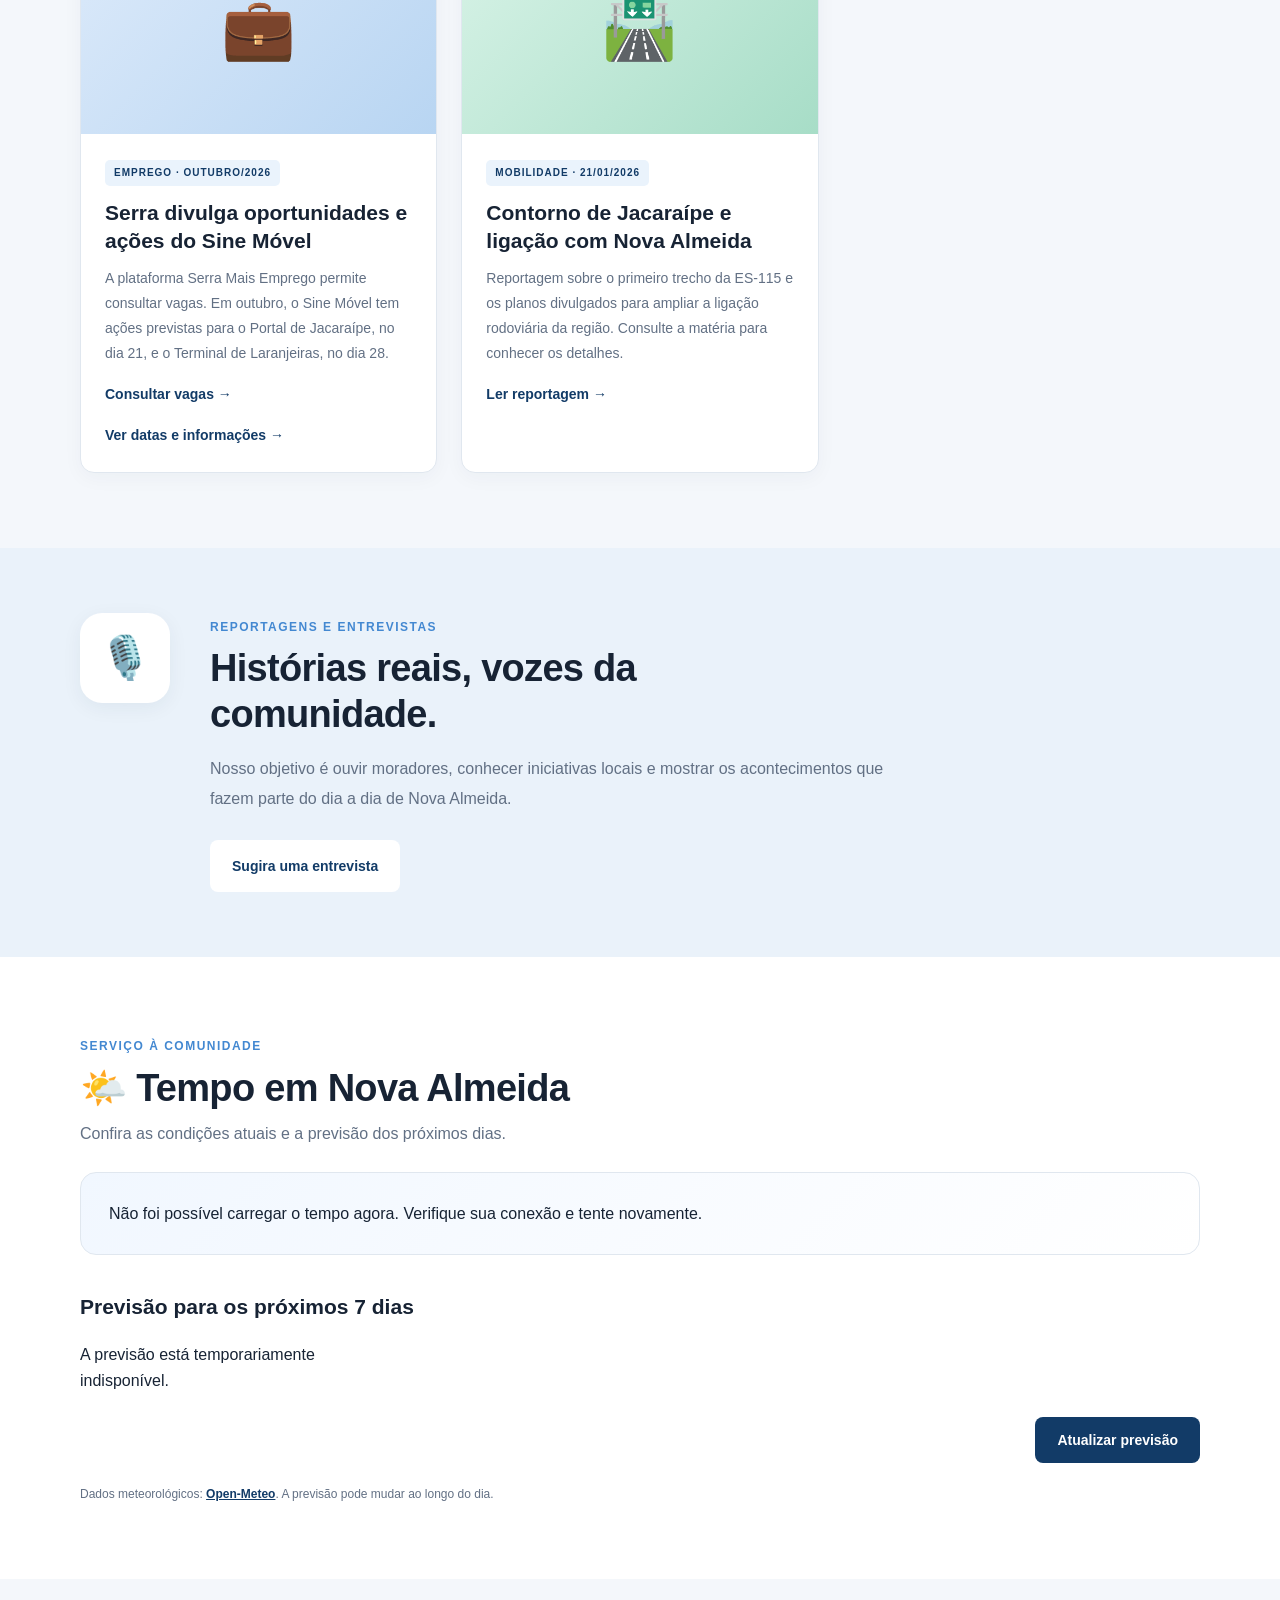
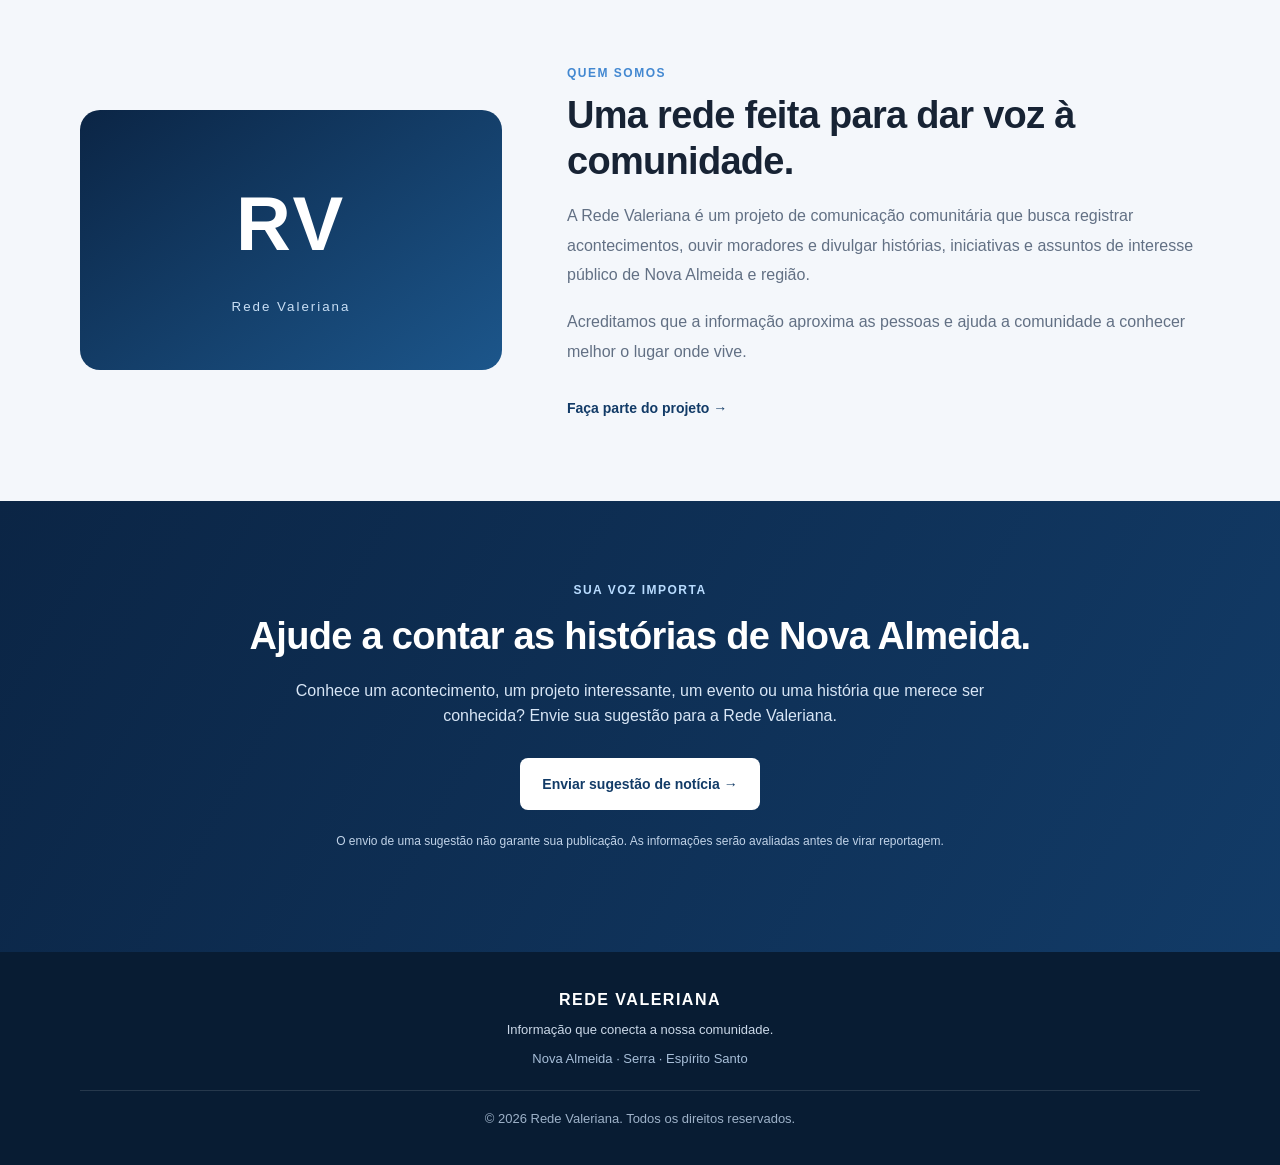
==== commit 794aa072: "duplicação desfeita" ====
--- a/index.html
+++ b/index.html
@@ -1,4 +1,3 @@
-
 <!DOCTYPE html>
 <html lang="pt-BR">
 <head>
@@ -55,8 +54,6 @@
     </section>
 
     <!-- NOTÍCIA URGENTE: TRÂNSITO -->
-    <section class="section container" 
-    <!-- NOTÍCIA URGENTE: TRÂNSITO -->
     <section class="section container" id="reportagem-transito">
       <div class="section-heading">
         <div>
@@ -78,9 +75,12 @@
         style="display:block;width:100%;max-height:600px;background:#000;border-radius:8px;"
         aria-label="Registro em vídeo do trânsito entre Nova Almeida e Praia Grande">
         <source
-          src="videos/vid_20261011_165229_737.mp4"
+          src="./videos/VID_20261011_165229_737.mp4"
           type="video/mp4">
         Seu navegador não conseguiu reproduzir este vídeo.
+        <a href="./videos/VID_20261011_165229_737.mp4">
+          Clique aqui para abrir o vídeo diretamente.
+        </a>
       </video>
 
       <div class="news-body" style="padding:20px 0 0;">
@@ -123,58 +123,9 @@
           href="https://www.instagram.com/027chic/"
           target="_blank"
           rel="noopener noreferrer">
-          Ler reportagem <span aria-hidden="true">→</span>
+          Ver perfil da fonte <span aria-hidden="true">→</span>
         </a>
       </div>
-    </section>
-
-      <div class="section-heading">
-        <div>
-          <span class="eyebrow">🚨 URGENTE · MOBILIDADE</span>
-          <h2>Trânsito intenso entre Nova Almeida e Praia Grande</h2>
-          <p>
-            Vídeo registra grande movimentação de veículos no trecho
-            entre Nova Almeida e Praia Grande, na Serra. O movimento
-            de turistas pode ter contribuído para o fluxo intenso,
-            segundo o relato recebido.
-          </p>
-        </div>
-      </div>
-
-      <video
-        controls
-        playsinline
-        preload="metadata"
-        style="display:block;width:100%;max-height:600px;background:#000;border-radius:8px;"
-        aria-label="Registro em vídeo do trânsito entre Nova Almeida e Praia Grande">
-        <source
-          src="videos/vid_20261011_165229_737.mp4"
-          type="video/mp4">
-        Seu navegador não conseguiu reproduzir este vídeo.
-      </video>
-
-      <p style="margin-top:12px;">
-        <strong>Crédito do vídeo: Francisco De Assis Vasconcelos Diniz Filho</strong><br>
-        <a
-          href="https://www.instagram.com/027chic/"
-          target="_blank"
-          rel="noopener noreferrer">@027chic</a>
-      </p>
-
-      <h3 style="margin-top:24px;">Sobre o registro</h3>
-
-      <p style="margin-top:10px;line-height:1.8;">
-        As imagens mostram um momento de trânsito intenso no percurso
-        entre Nova Almeida e Praia Grande. Conforme o relato recebido
-        pela Rede Valeriana, o movimento de turistas pode ter contribuído
-        para o aumento do fluxo de veículos.
-      </p>
-
-      <p style="margin-top:10px;line-height:1.8;">
-        O vídeo registra um momento específico. A gravação, por si só,
-        não confirma as condições atuais da via nem estabelece oficialmente
-        a causa do trânsito.
-      </p>
     </section>
 
     <section class="section container" id="noticias">
@@ -469,4 +420,4 @@
     </div>
   </footer>
 </body>
-</html>
+</html>
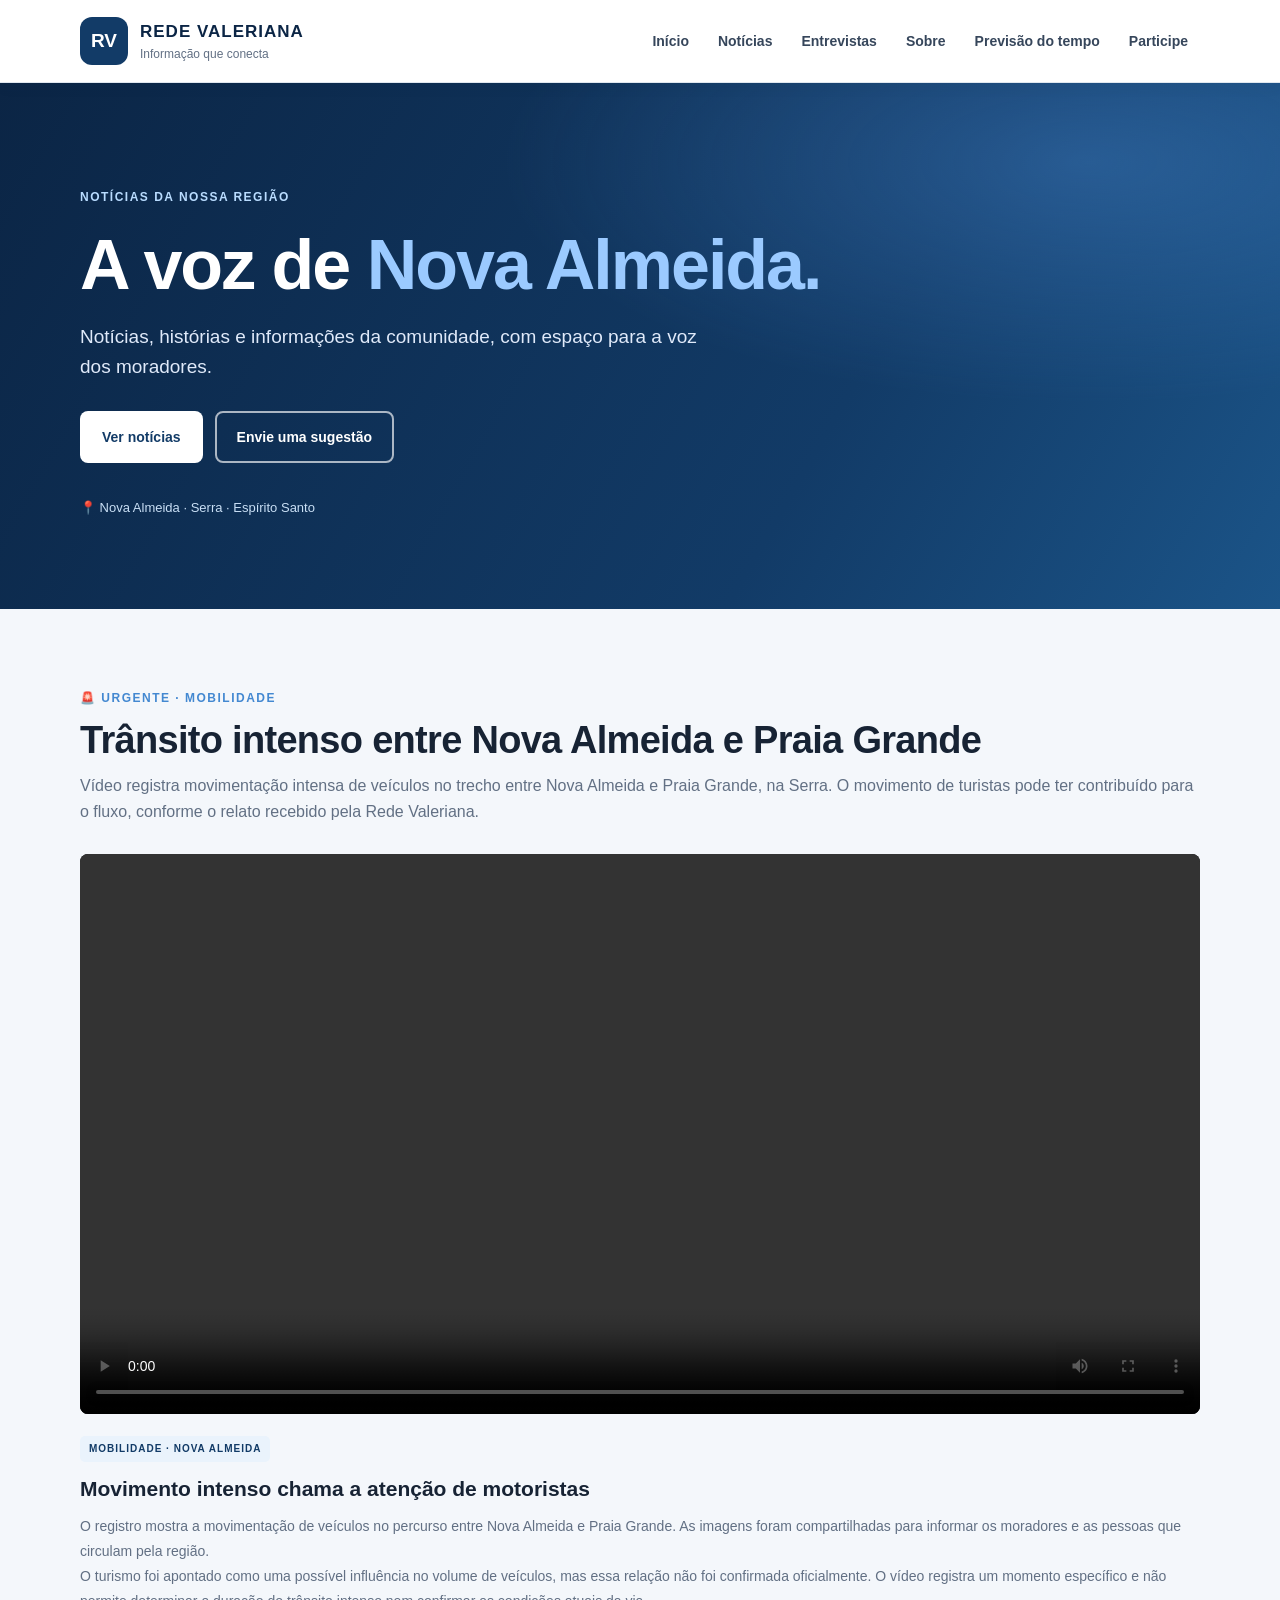
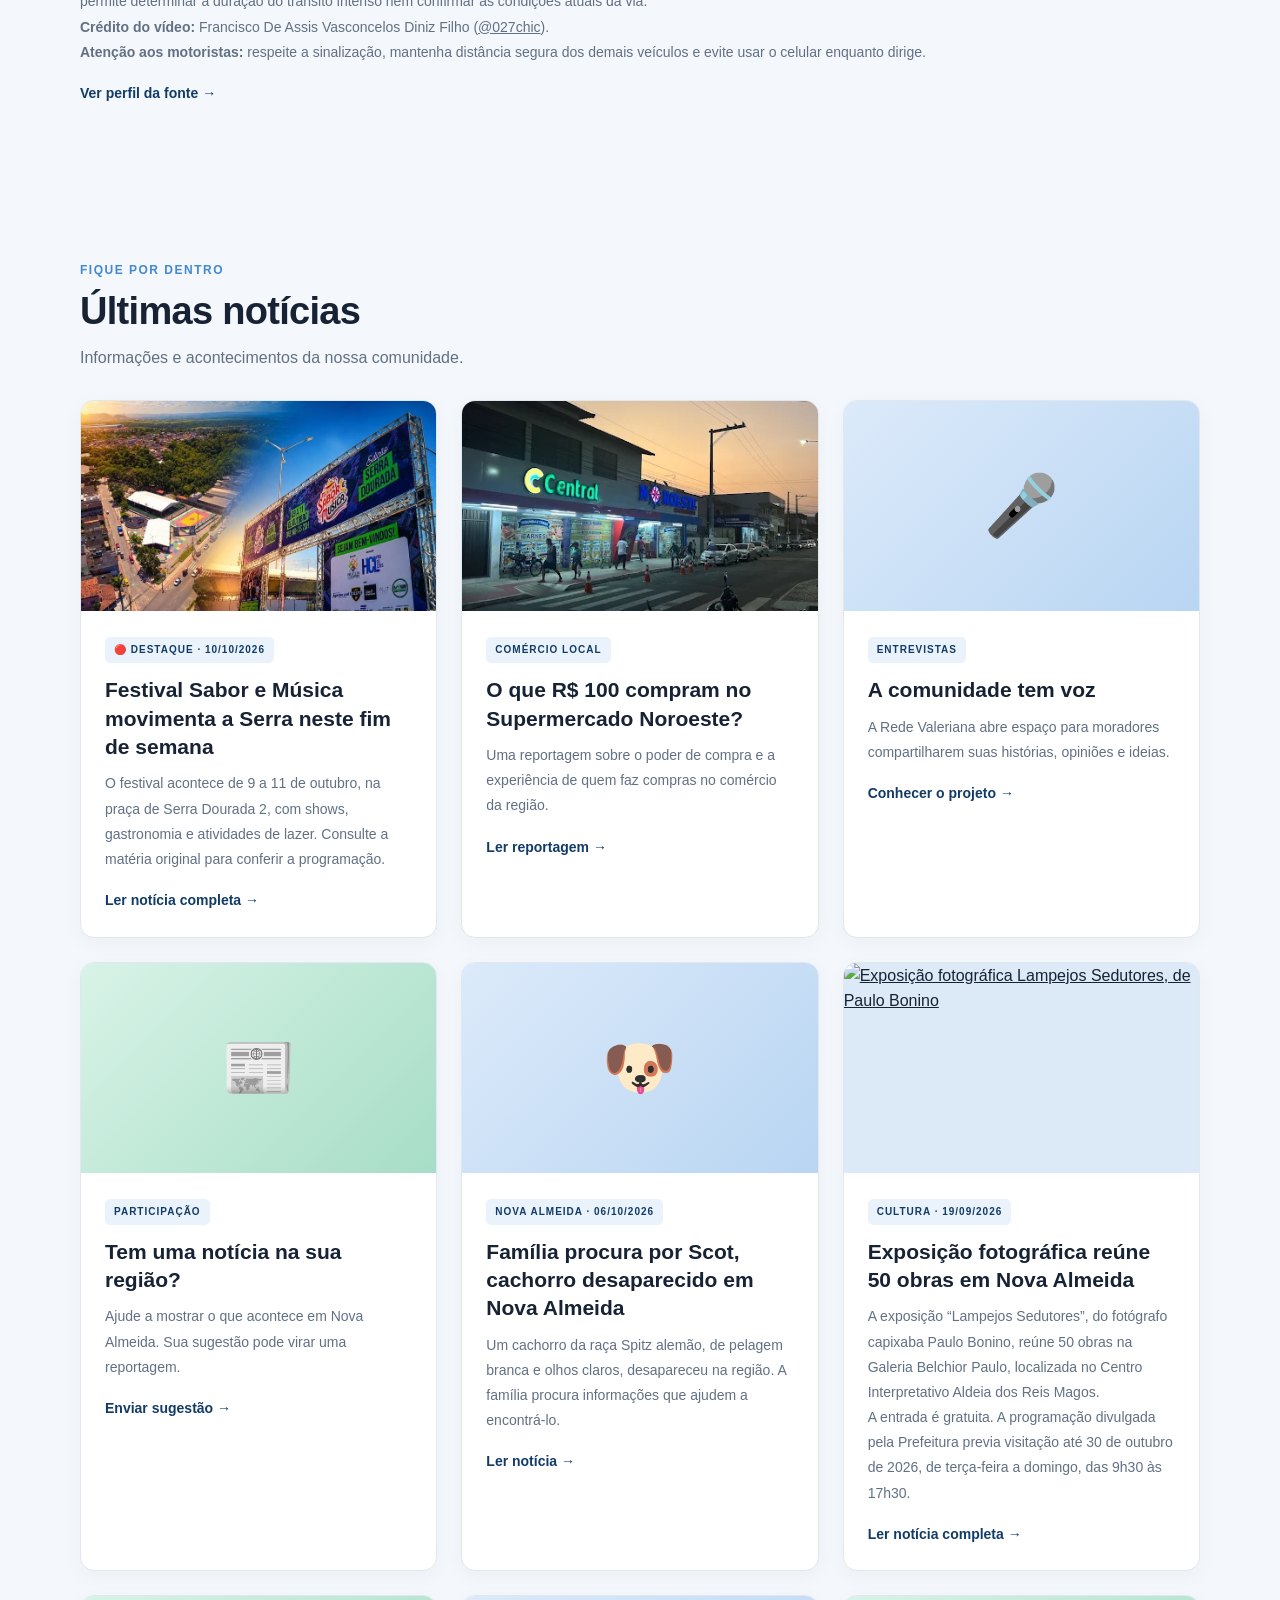
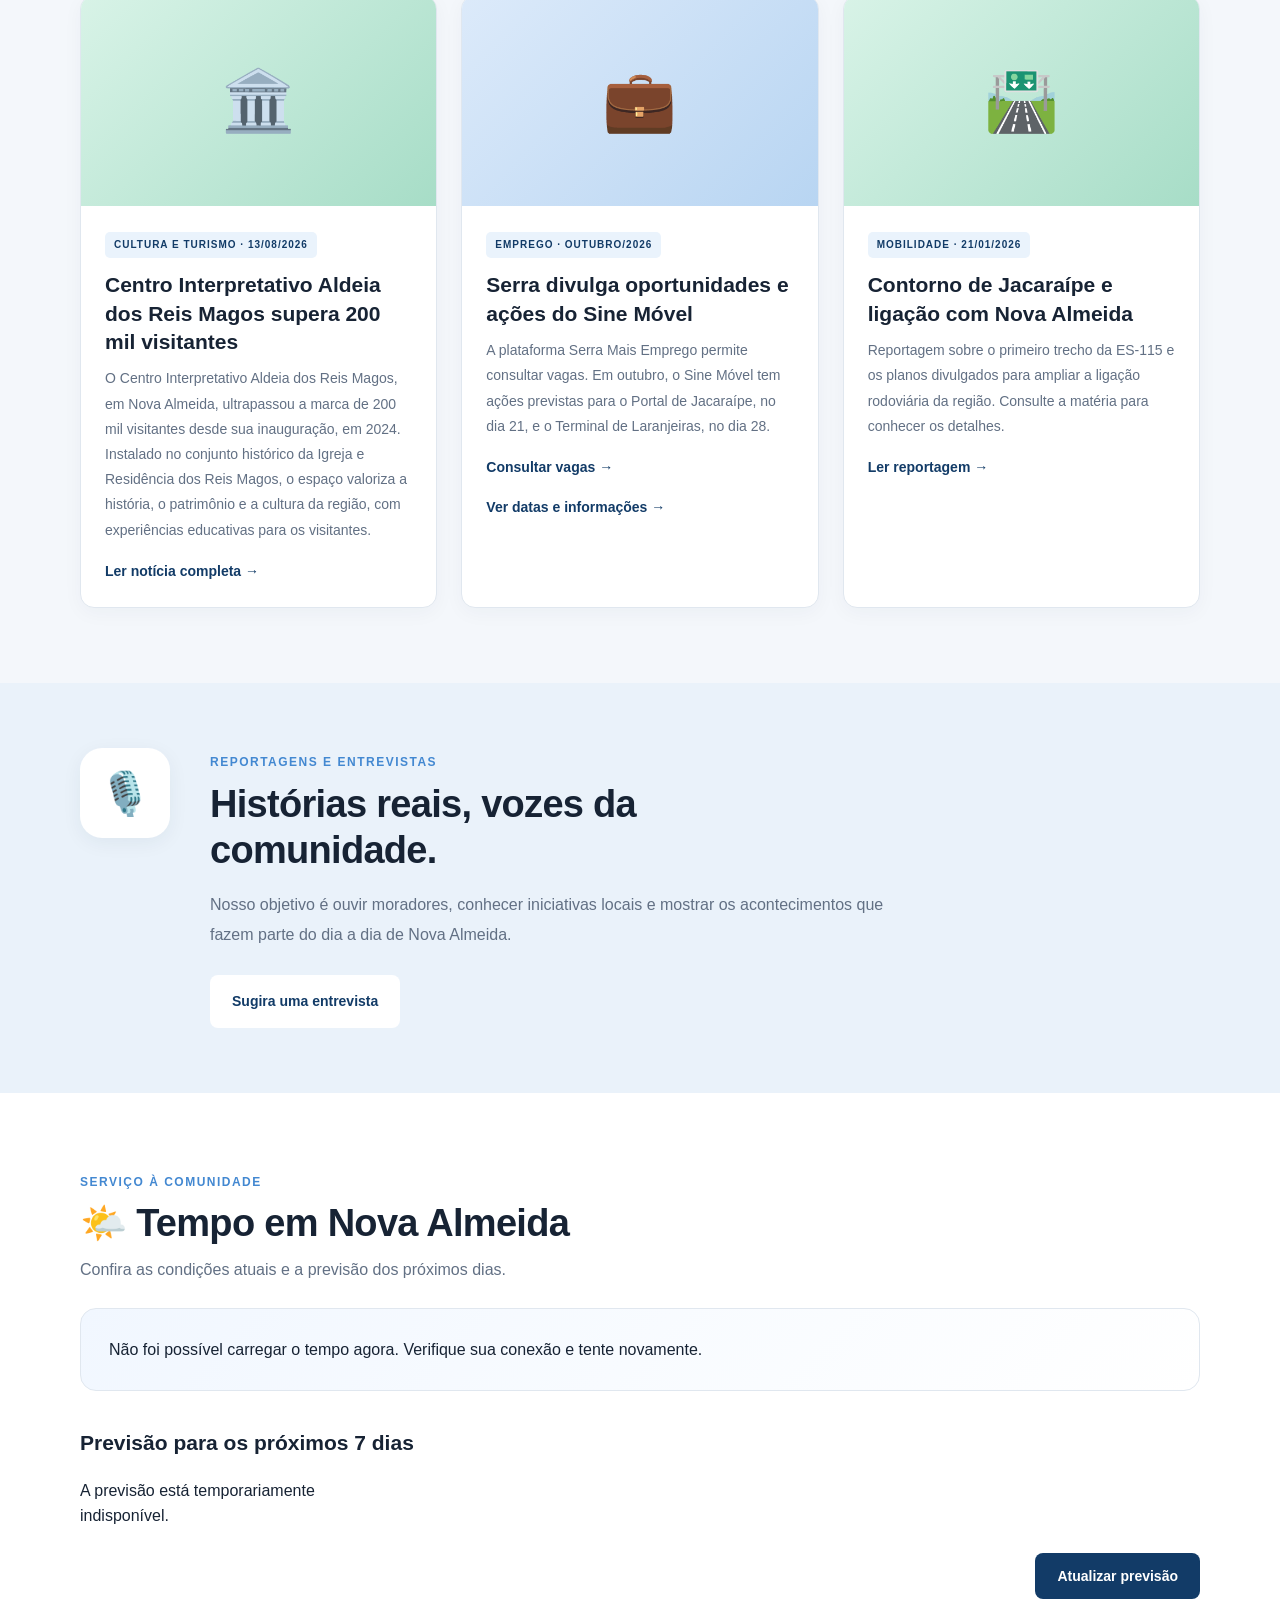
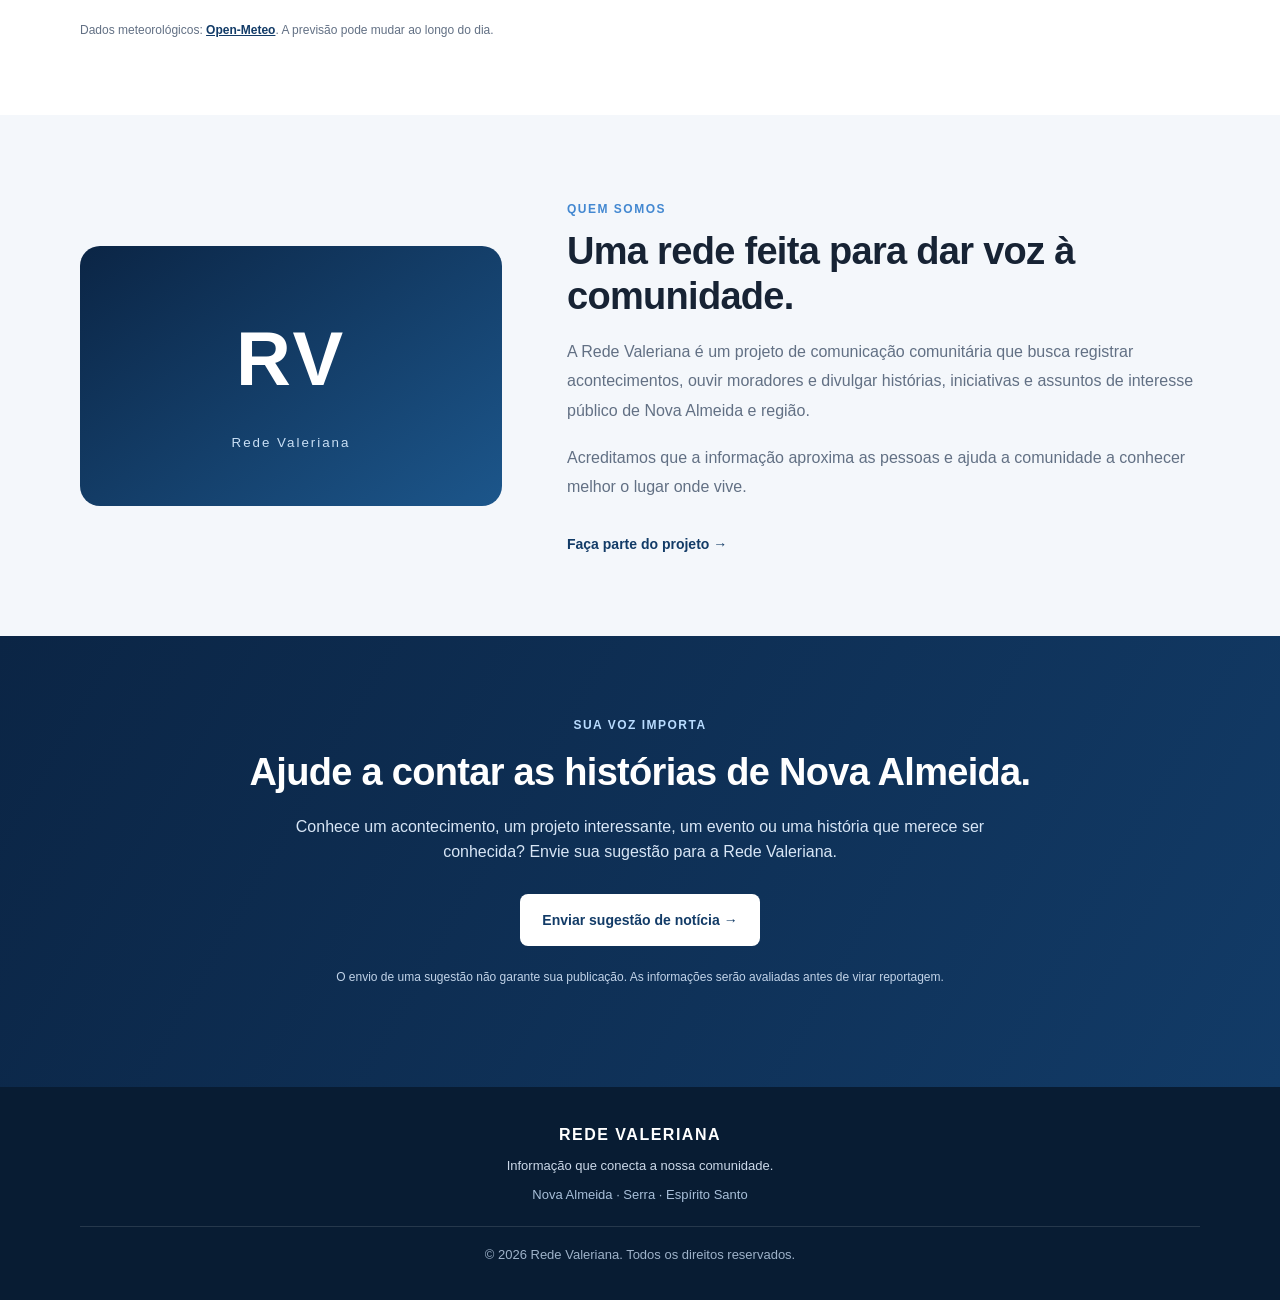
==== commit 37e3d0dd: "add noticias" ====
--- a/index.html
+++ b/index.html
@@ -1,3 +1,4 @@
+
 <!DOCTYPE html>
 <html lang="pt-BR">
 <head>
@@ -239,22 +240,59 @@
           </div>
         </article>
 
-        <!-- NOTÍCIA: TURISMO E CULTURA -->
+        <!-- NOTÍCIA: EXPOSIÇÃO LAMPEJOS SEDUTORES -->
+        <article class="news-card">
+          <a class="news-image"
+             href="https://serra.es.gov.br/noticias/exposicao-de-paulo-bonino-reune-50-obras-em-nova-almeida"
+             target="_blank" rel="noopener noreferrer"
+             aria-label="Ler notícia sobre a exposição Lampejos Sedutores">
+            <img src="https://www.serra.es.gov.br/admin/download/1789741229261-img9600.jpg"
+                 alt="Exposição fotográfica Lampejos Sedutores, de Paulo Bonino"
+                 loading="lazy">
+          </a>
+          <div class="news-body">
+            <span class="category">CULTURA · 19/09/2026</span>
+            <h3>Exposição fotográfica reúne 50 obras em Nova Almeida</h3>
+            <p>
+              A exposição “Lampejos Sedutores”, do fotógrafo capixaba
+              Paulo Bonino, reúne 50 obras na Galeria Belchior Paulo,
+              localizada no Centro Interpretativo Aldeia dos Reis Magos.
+            </p>
+            <p>
+              A entrada é gratuita. A programação divulgada pela
+              Prefeitura previa visitação até 30 de outubro de 2026,
+              de terça-feira a domingo, das 9h30 às 17h30.
+            </p>
+            <a class="text-link"
+               href="https://serra.es.gov.br/noticias/exposicao-de-paulo-bonino-reune-50-obras-em-nova-almeida"
+               target="_blank" rel="noopener noreferrer">
+              Ler notícia completa <span aria-hidden="true">→</span>
+            </a>
+          </div>
+        </article>
+
+        <!-- NOTÍCIA: CENTRO INTERPRETATIVO ALDEIA DOS REIS MAGOS -->
         <article class="news-card">
           <div class="news-placeholder news-placeholder-green"
                aria-hidden="true">🏛️</div>
           <div class="news-body">
-            <span class="category">CULTURA · 13/08/2026</span>
-            <h3>Centro de Reis Magos supera 200 mil visitantes</h3>
-            <p>
-              O Centro Interpretativo Aldeia dos Reis Magos, em Nova
-              Almeida, alcançou mais de 200 mil visitantes desde sua
-              inauguração, em 2024.
+            <span class="category">CULTURA E TURISMO · 13/08/2026</span>
+            <h3>Centro Interpretativo Aldeia dos Reis Magos supera 200 mil visitantes</h3>
+            <p>
+              O Centro Interpretativo Aldeia dos Reis Magos, em
+              Nova Almeida, ultrapassou a marca de 200 mil visitantes
+              desde sua inauguração, em 2024.
+            </p>
+            <p>
+              Instalado no conjunto histórico da Igreja e Residência
+              dos Reis Magos, o espaço valoriza a história, o patrimônio
+              e a cultura da região, com experiências educativas para
+              os visitantes.
             </p>
             <a class="text-link"
                href="https://serra.es.gov.br/noticias/serra-celebra-200-mil-visitantes-no-centro-interpretativo-aldeia-dos-reis-magos"
                target="_blank" rel="noopener noreferrer">
-              Ler notícia <span aria-hidden="true">→</span>
+              Ler notícia completa <span aria-hidden="true">→</span>
             </a>
           </div>
         </article>
@@ -420,4 +458,4 @@
     </div>
   </footer>
 </body>
-</html>+</html>
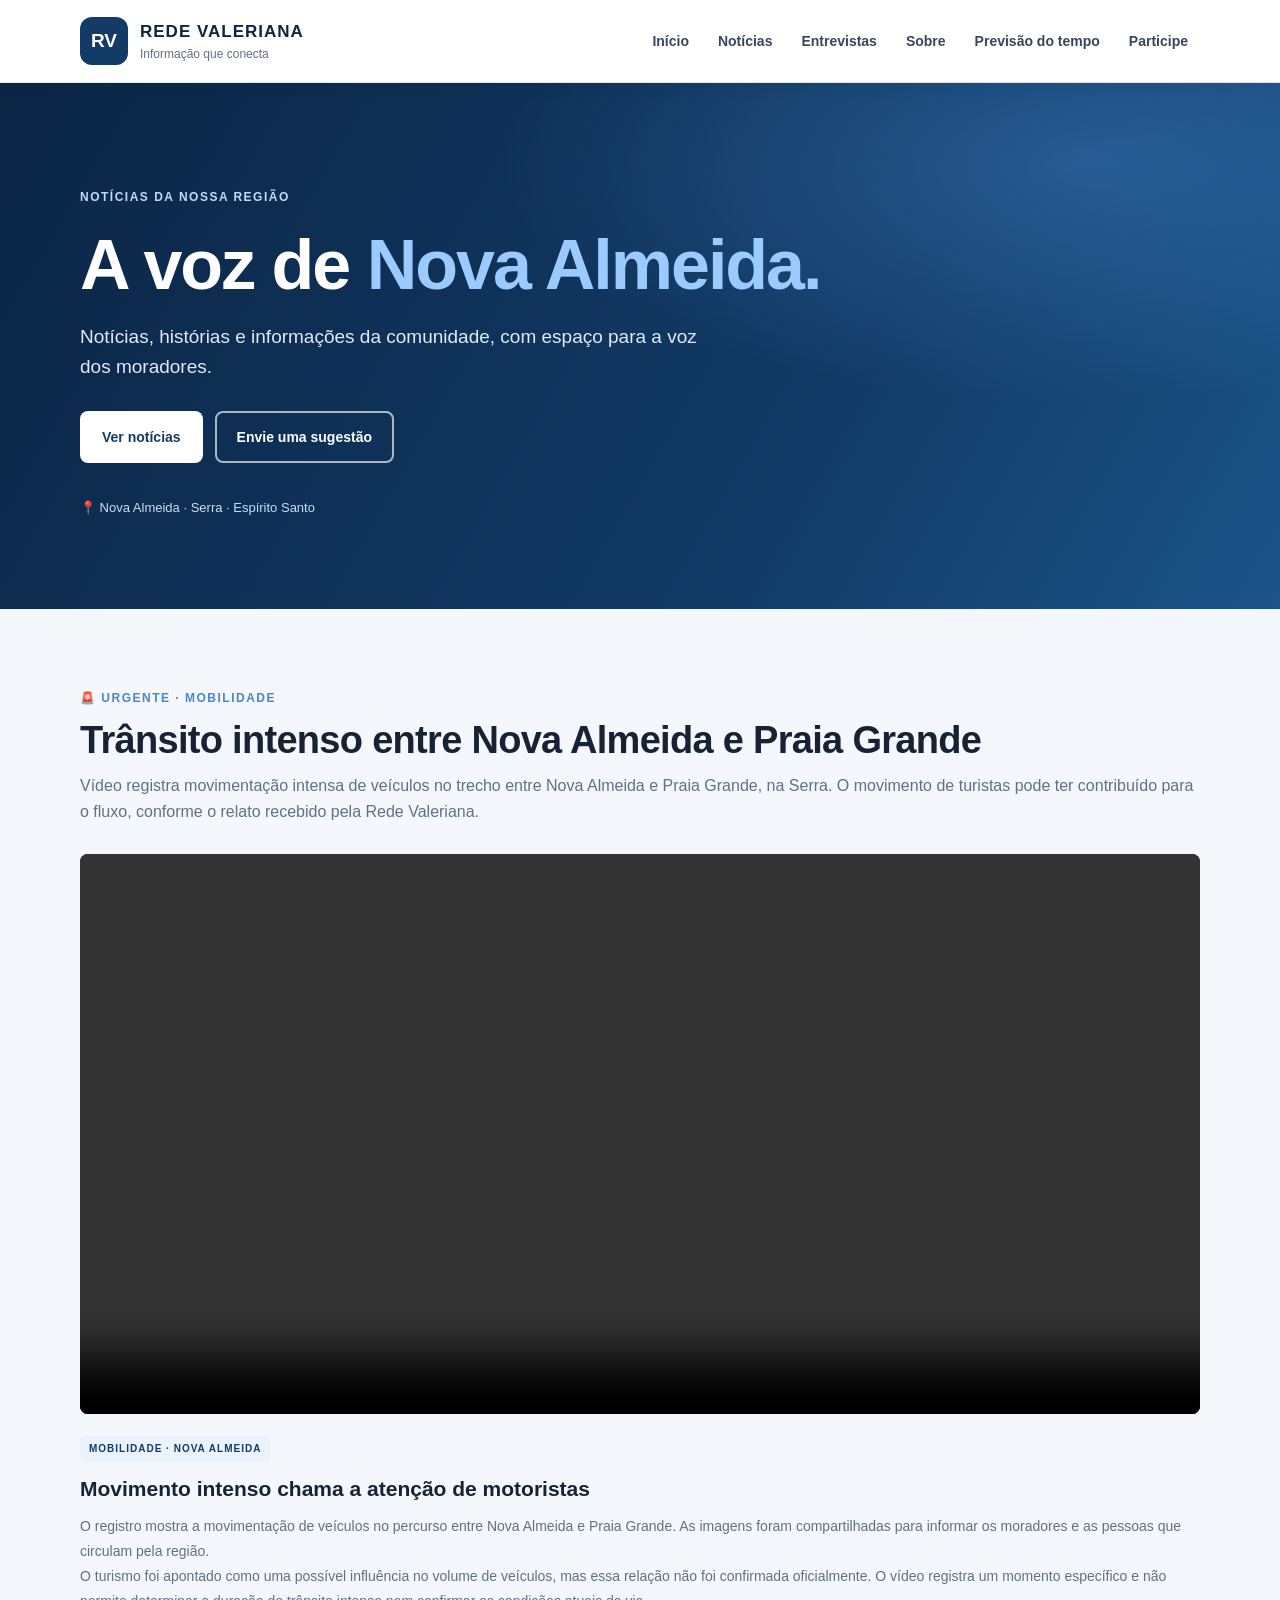
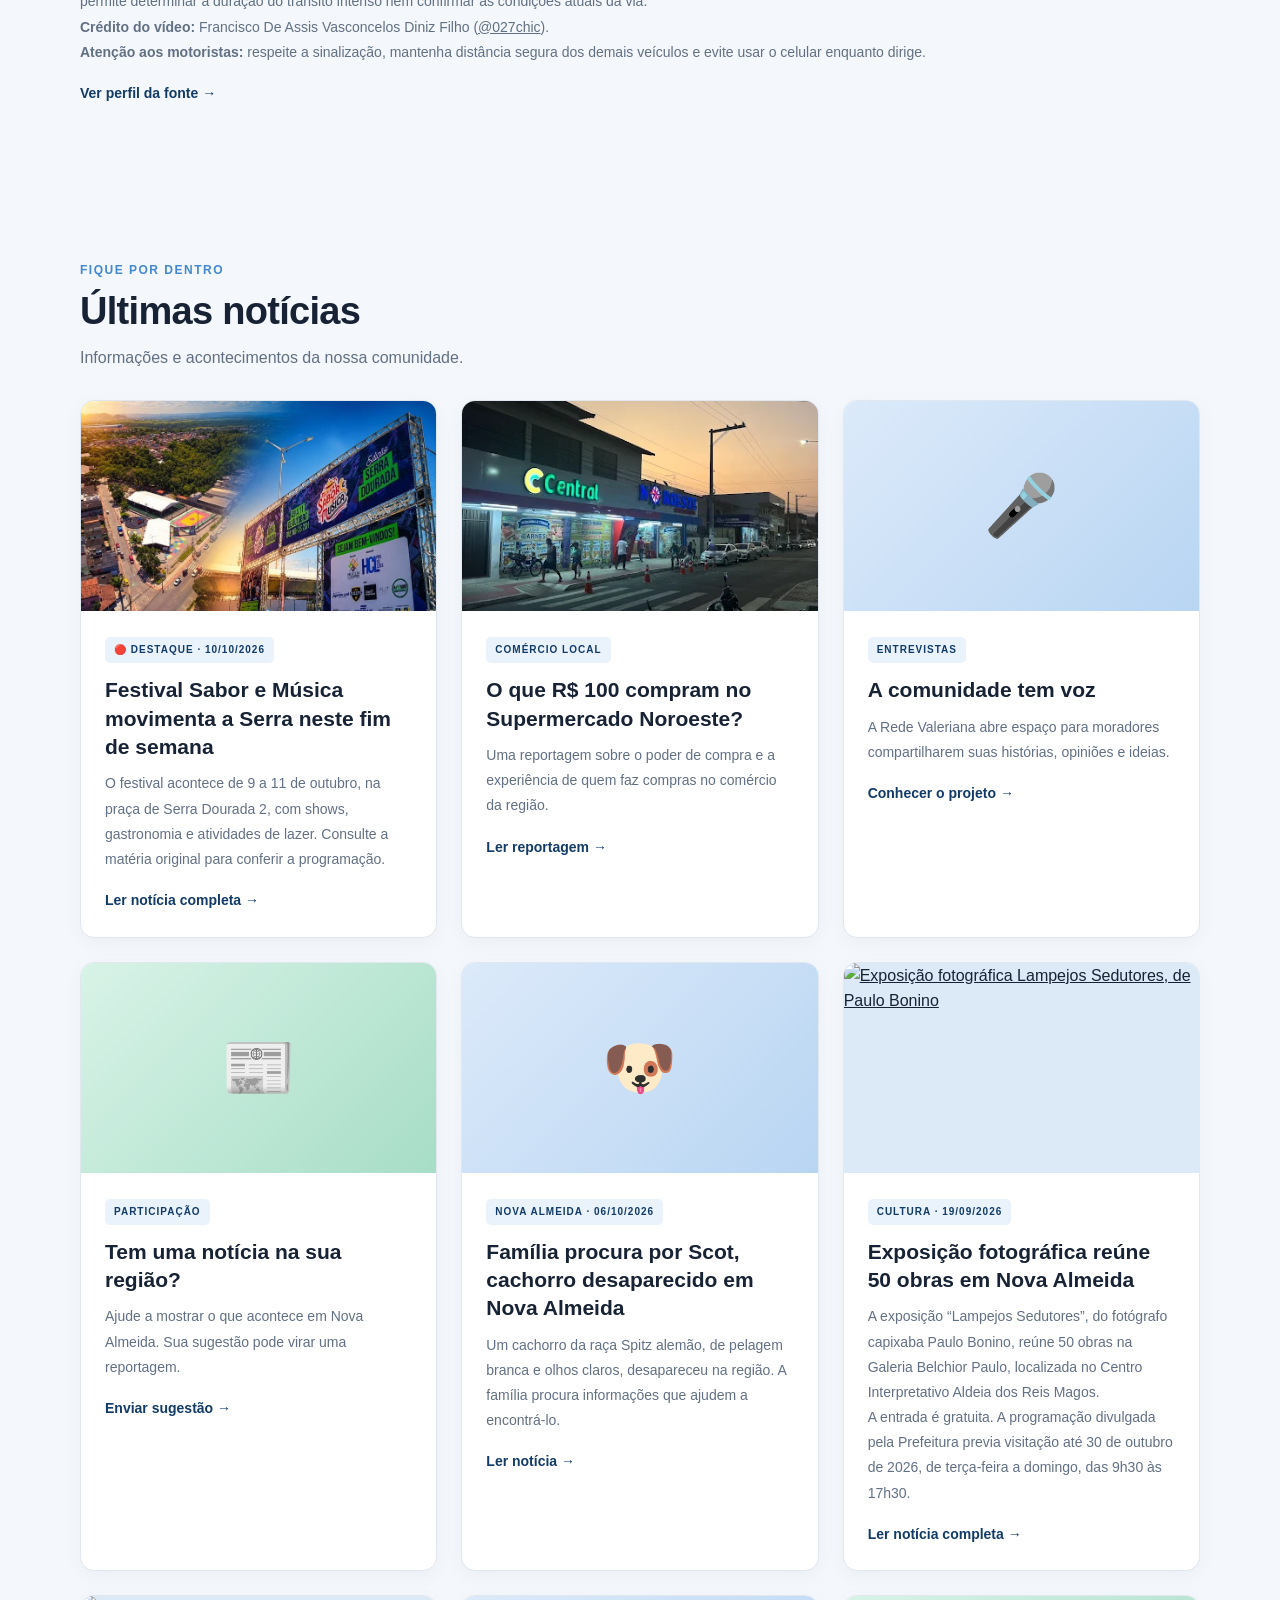
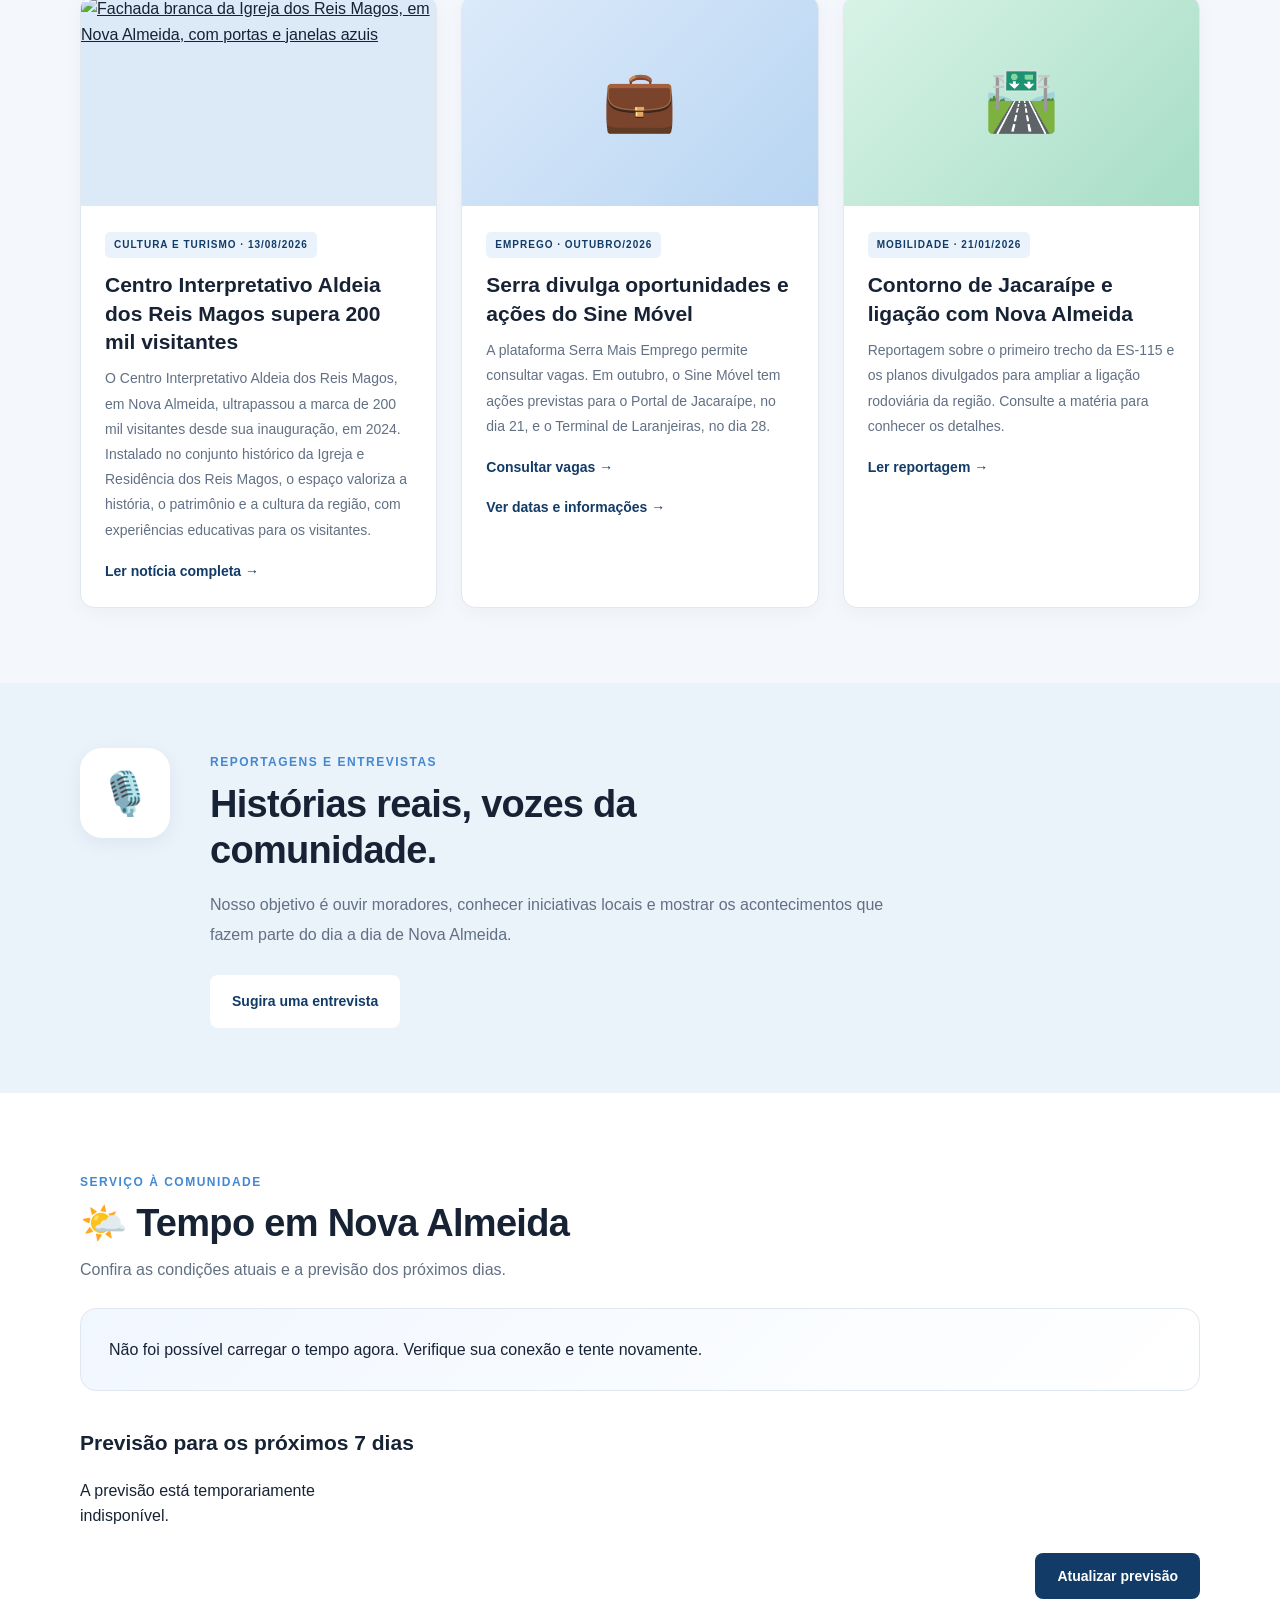
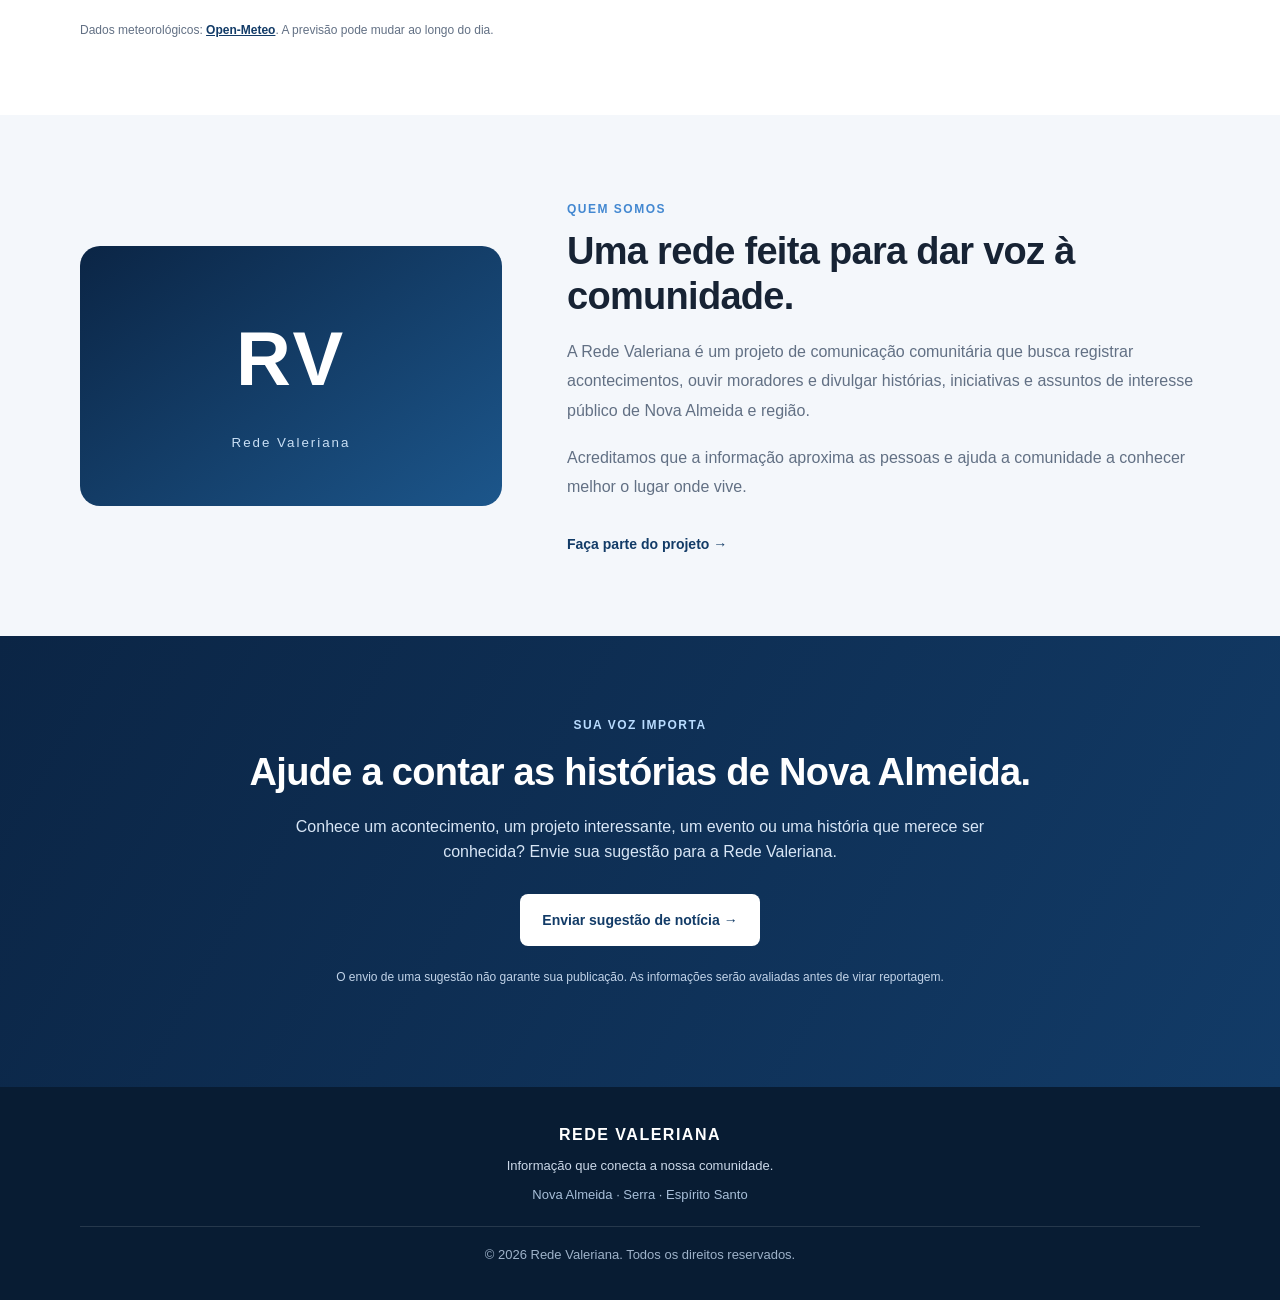
==== commit e3ab4aff: "add foto igreja reis magos" ====
--- a/index.html
+++ b/index.html
@@ -271,10 +271,17 @@
           </div>
         </article>
 
+        
         <!-- NOTÍCIA: CENTRO INTERPRETATIVO ALDEIA DOS REIS MAGOS -->
         <article class="news-card">
-          <div class="news-placeholder news-placeholder-green"
-               aria-hidden="true">🏛️</div>
+          <a class="news-image"
+             href="https://serra.es.gov.br/noticias/serra-celebra-200-mil-visitantes-no-centro-interpretativo-aldeia-dos-reis-magos"
+             target="_blank" rel="noopener noreferrer"
+             aria-label="Ler notícia sobre o Centro Interpretativo Aldeia dos Reis Magos">
+            <img src="https://es.agenciasebrae.com.br/wp-content/uploads/sites/8/2025/01/Fachada-05_p8003_thumb_resized.jpg"
+                 alt="Fachada branca da Igreja dos Reis Magos, em Nova Almeida, com portas e janelas azuis"
+                 loading="lazy">
+          </a>
           <div class="news-body">
             <span class="category">CULTURA E TURISMO · 13/08/2026</span>
             <h3>Centro Interpretativo Aldeia dos Reis Magos supera 200 mil visitantes</h3>
@@ -296,6 +303,7 @@
             </a>
           </div>
         </article>
+
 
         <!-- NOTÍCIA: VAGAS DE EMPREGO -->
         <article class="news-card">
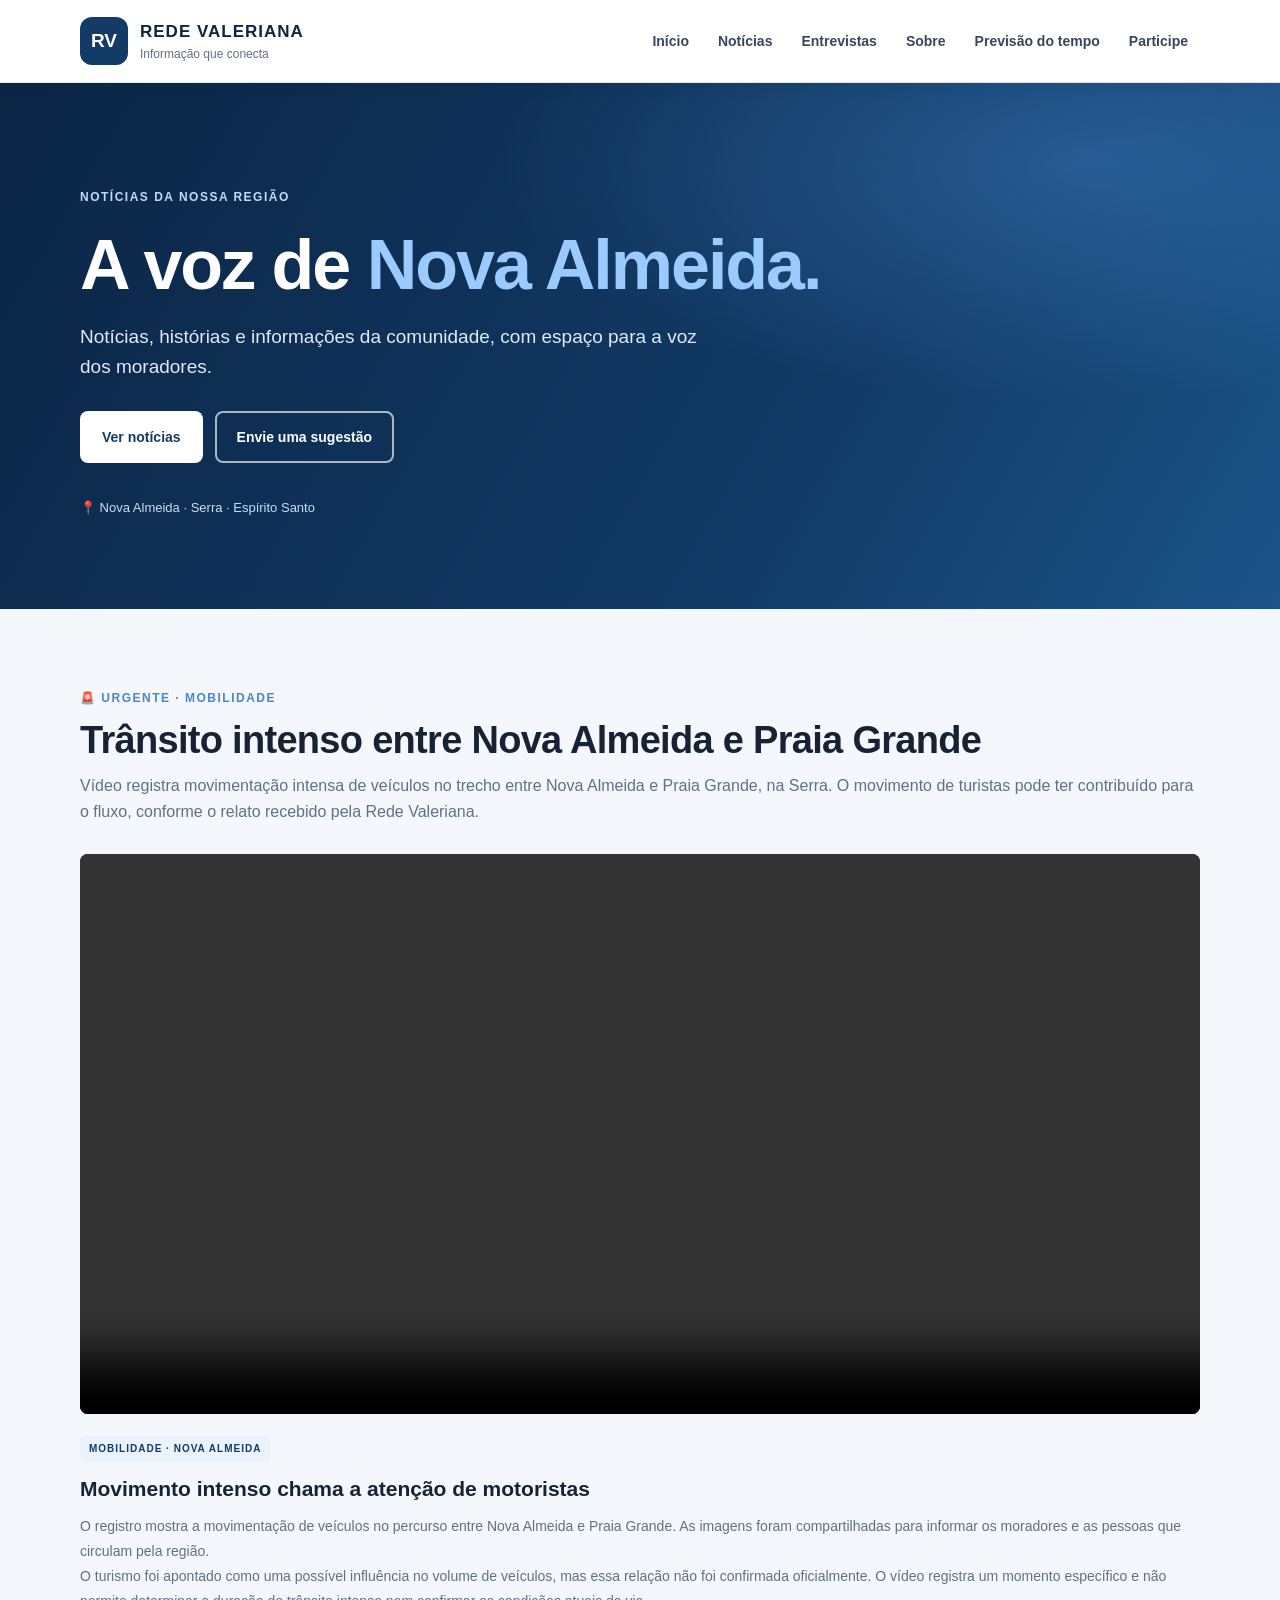
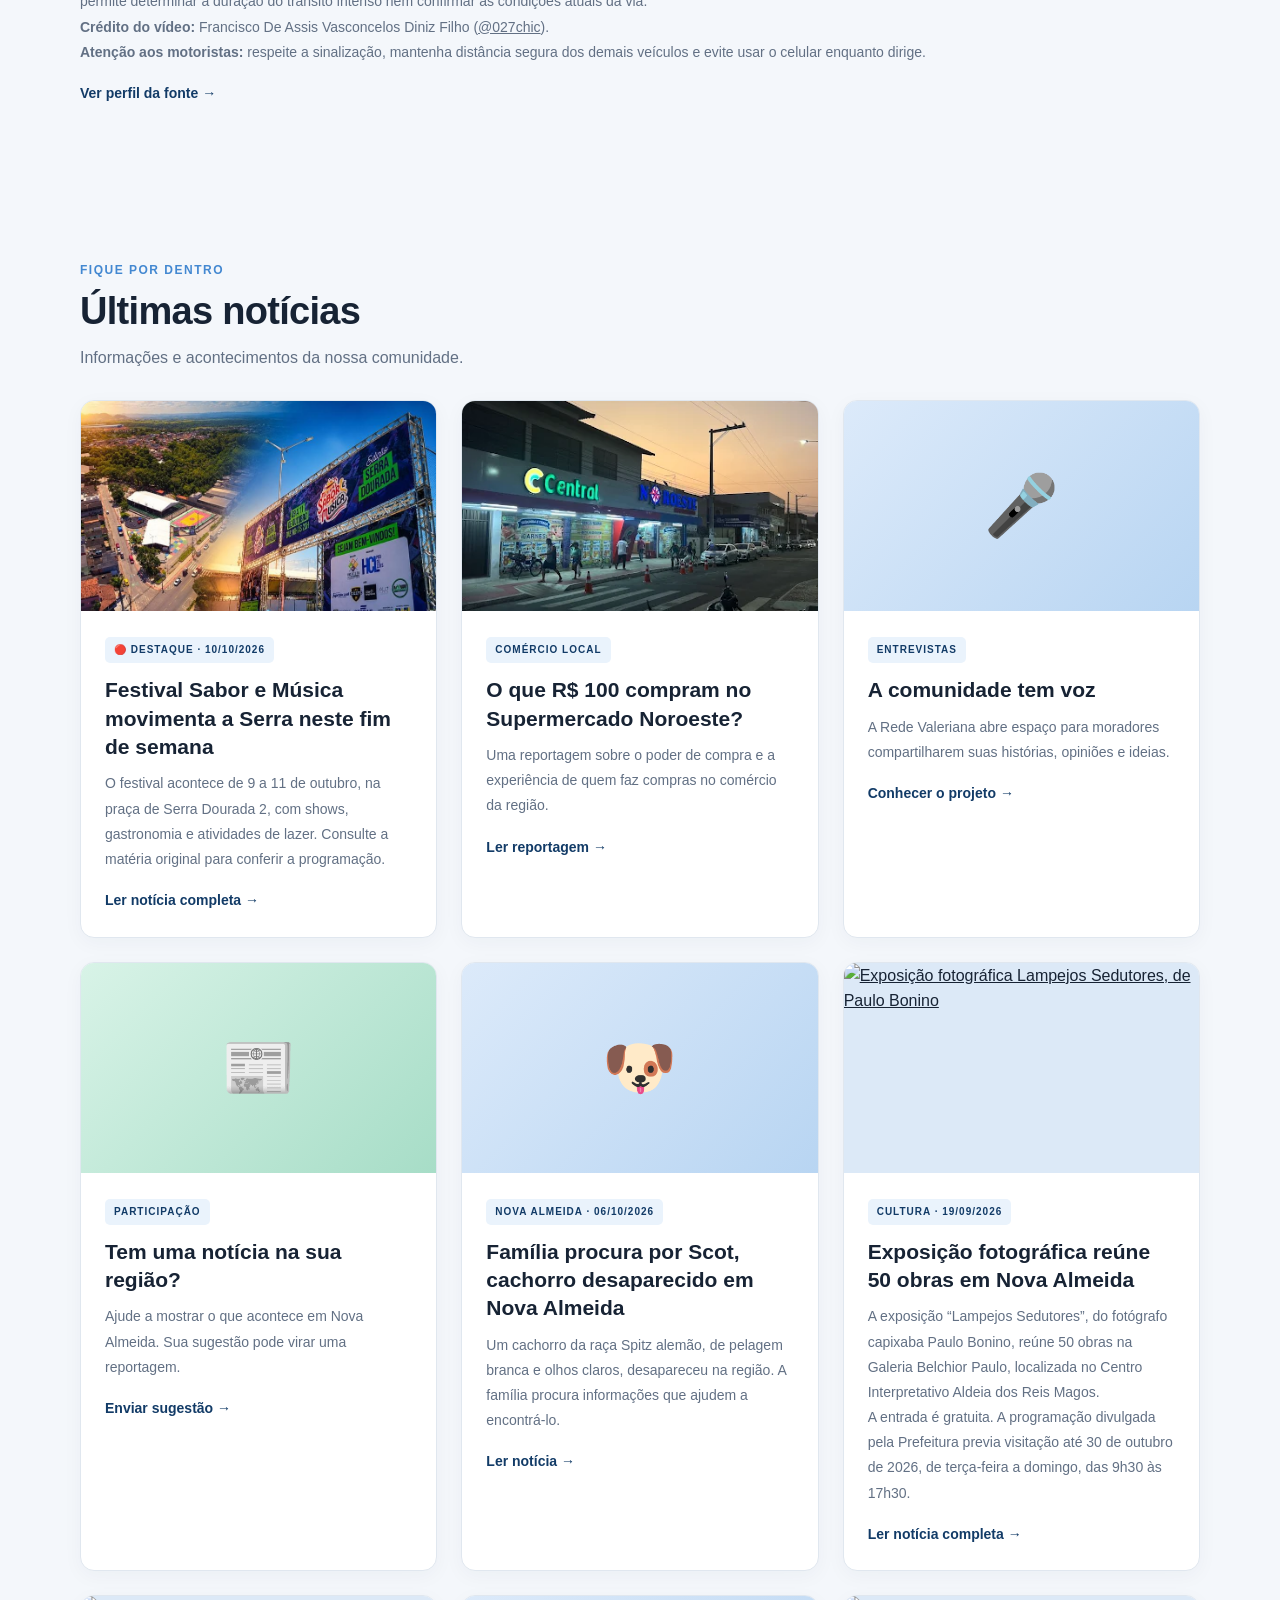
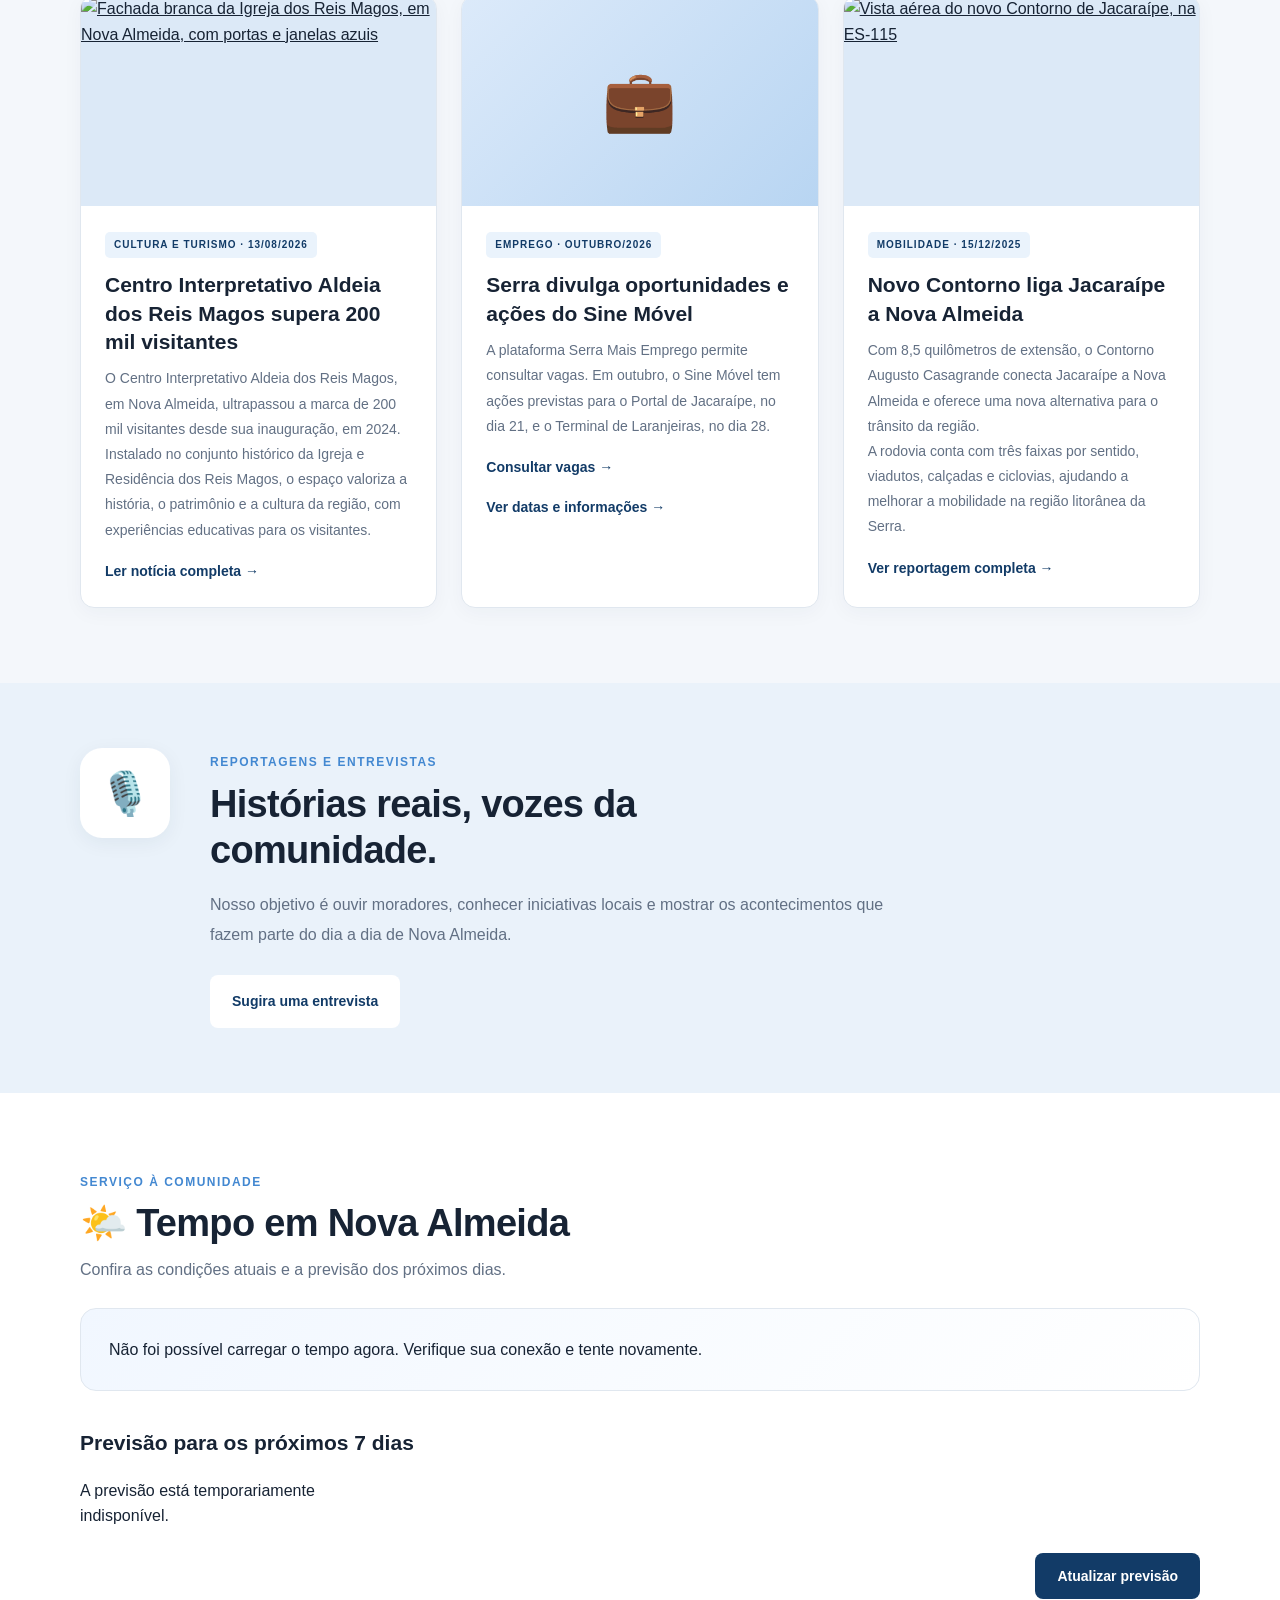
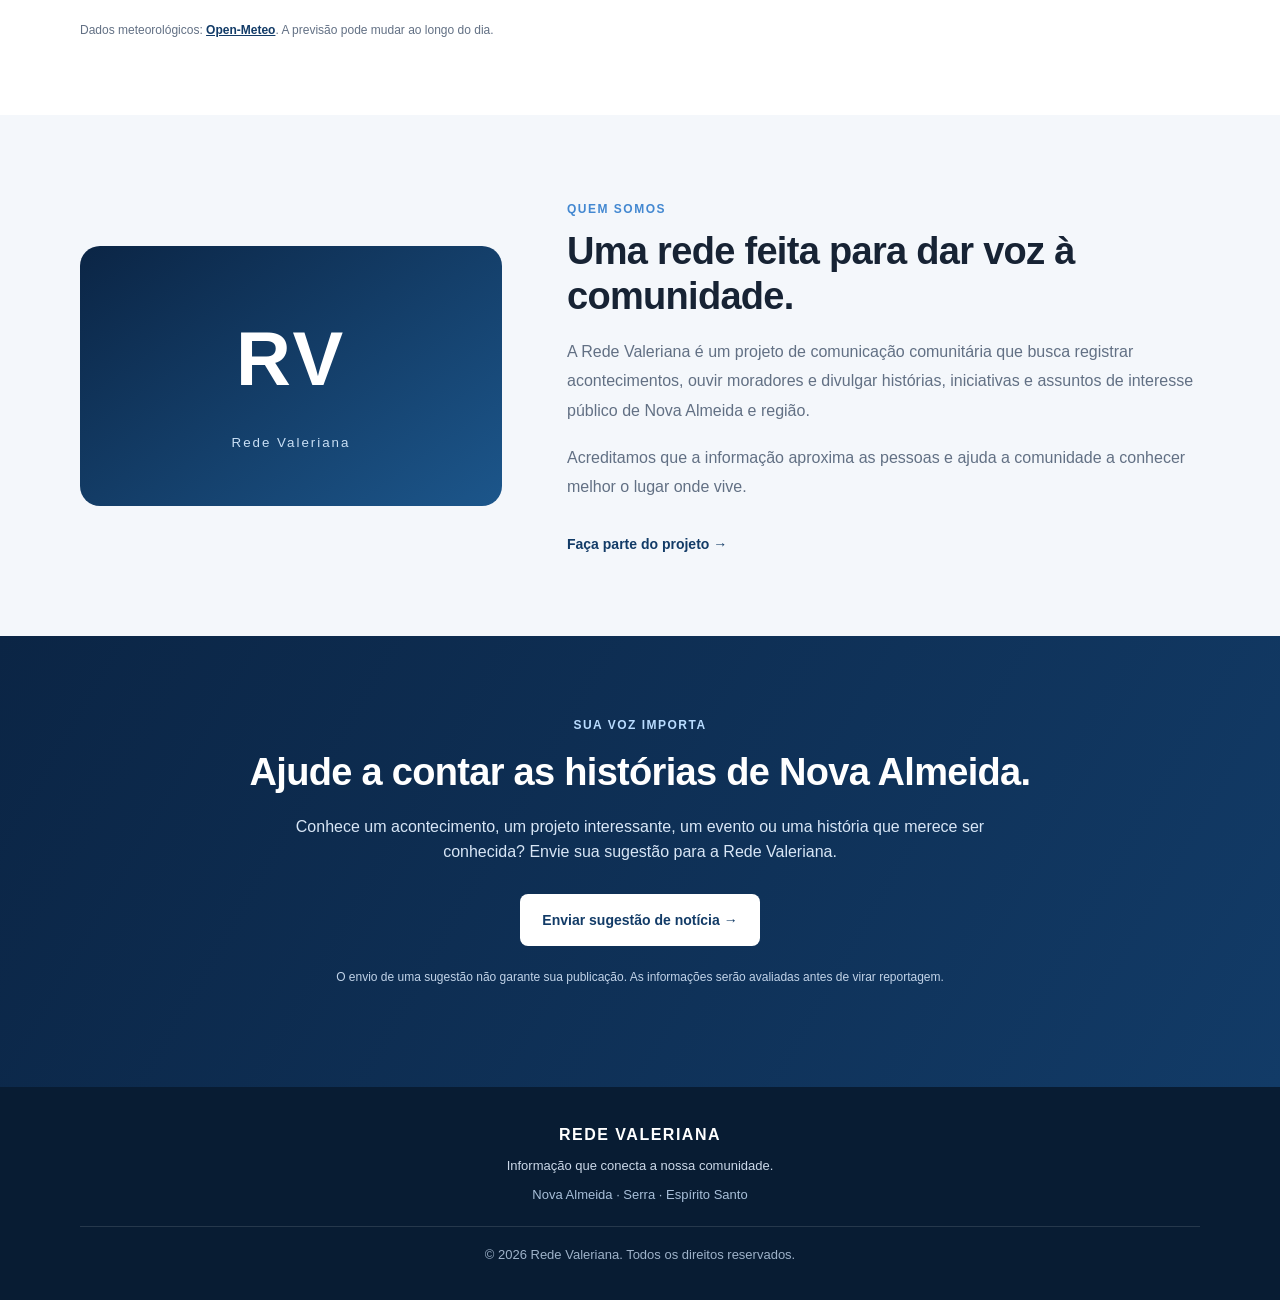
==== commit 57ed155d: "atualizando noticia" ====
--- a/index.html
+++ b/index.html
@@ -329,25 +329,37 @@
           </div>
         </article>
 
-        <!-- NOTÍCIA: MOBILIDADE -->
-        <article class="news-card">
-          <div class="news-placeholder news-placeholder-green"
-               aria-hidden="true">🛣️</div>
-          <div class="news-body">
-            <span class="category">MOBILIDADE · 21/01/2026</span>
-            <h3>Contorno de Jacaraípe e ligação com Nova Almeida</h3>
-            <p>
-              Reportagem sobre o primeiro trecho da ES-115 e os planos
-              divulgados para ampliar a ligação rodoviária da região.
-              Consulte a matéria para conhecer os detalhes.
-            </p>
-            <a class="text-link"
-               href="https://www.folhavitoria.com.br/cotidiano/es-115-contorno-de-jacaraipe-ja-reduz-transito-e-rodovia-tera-mais-155-km/"
-               target="_blank" rel="noopener noreferrer">
-              Ler reportagem <span aria-hidden="true">→</span>
-            </a>
-          </div>
-        </article>
+        <!-- NOTÍCIA: NOVO CONTORNO DE JACARAÍPE -->
+<article class="news-card">
+  <a class="news-image"
+     href="https://www.folhavitoria.com.br/transito/novo-contorno-de-jacaraipe-tem-750-metros-de-viadutos-distribuidos-veja-fotos/"
+     target="_blank" rel="noopener noreferrer">
+    <img
+      src="https://uploads.folhavitoria.com.br/2025/12/Novo-Contorno-de-Jacaraipe-ES-115-1.jpg"
+      alt="Vista aérea do novo Contorno de Jacaraípe, na ES-115"
+      loading="lazy">
+  </a>
+
+  <div class="news-body">
+    <span class="category">MOBILIDADE · 15/12/2025</span>
+    <h3>Novo Contorno liga Jacaraípe a Nova Almeida</h3>
+    <p>
+      Com 8,5 quilômetros de extensão, o Contorno Augusto
+      Casagrande conecta Jacaraípe a Nova Almeida e oferece
+      uma nova alternativa para o trânsito da região.
+    </p>
+    <p>
+      A rodovia conta com três faixas por sentido, viadutos,
+      calçadas e ciclovias, ajudando a melhorar a mobilidade
+      na região litorânea da Serra.
+    </p>
+    <a class="text-link"
+       href="https://www.folhavitoria.com.br/transito/novo-contorno-de-jacaraipe-tem-750-metros-de-viadutos-distribuidos-veja-fotos/"
+       target="_blank" rel="noopener noreferrer">
+      Ver reportagem completa <span aria-hidden="true">→</span>
+    </a>
+  </div>
+</article>
 
       </div>
     </section>
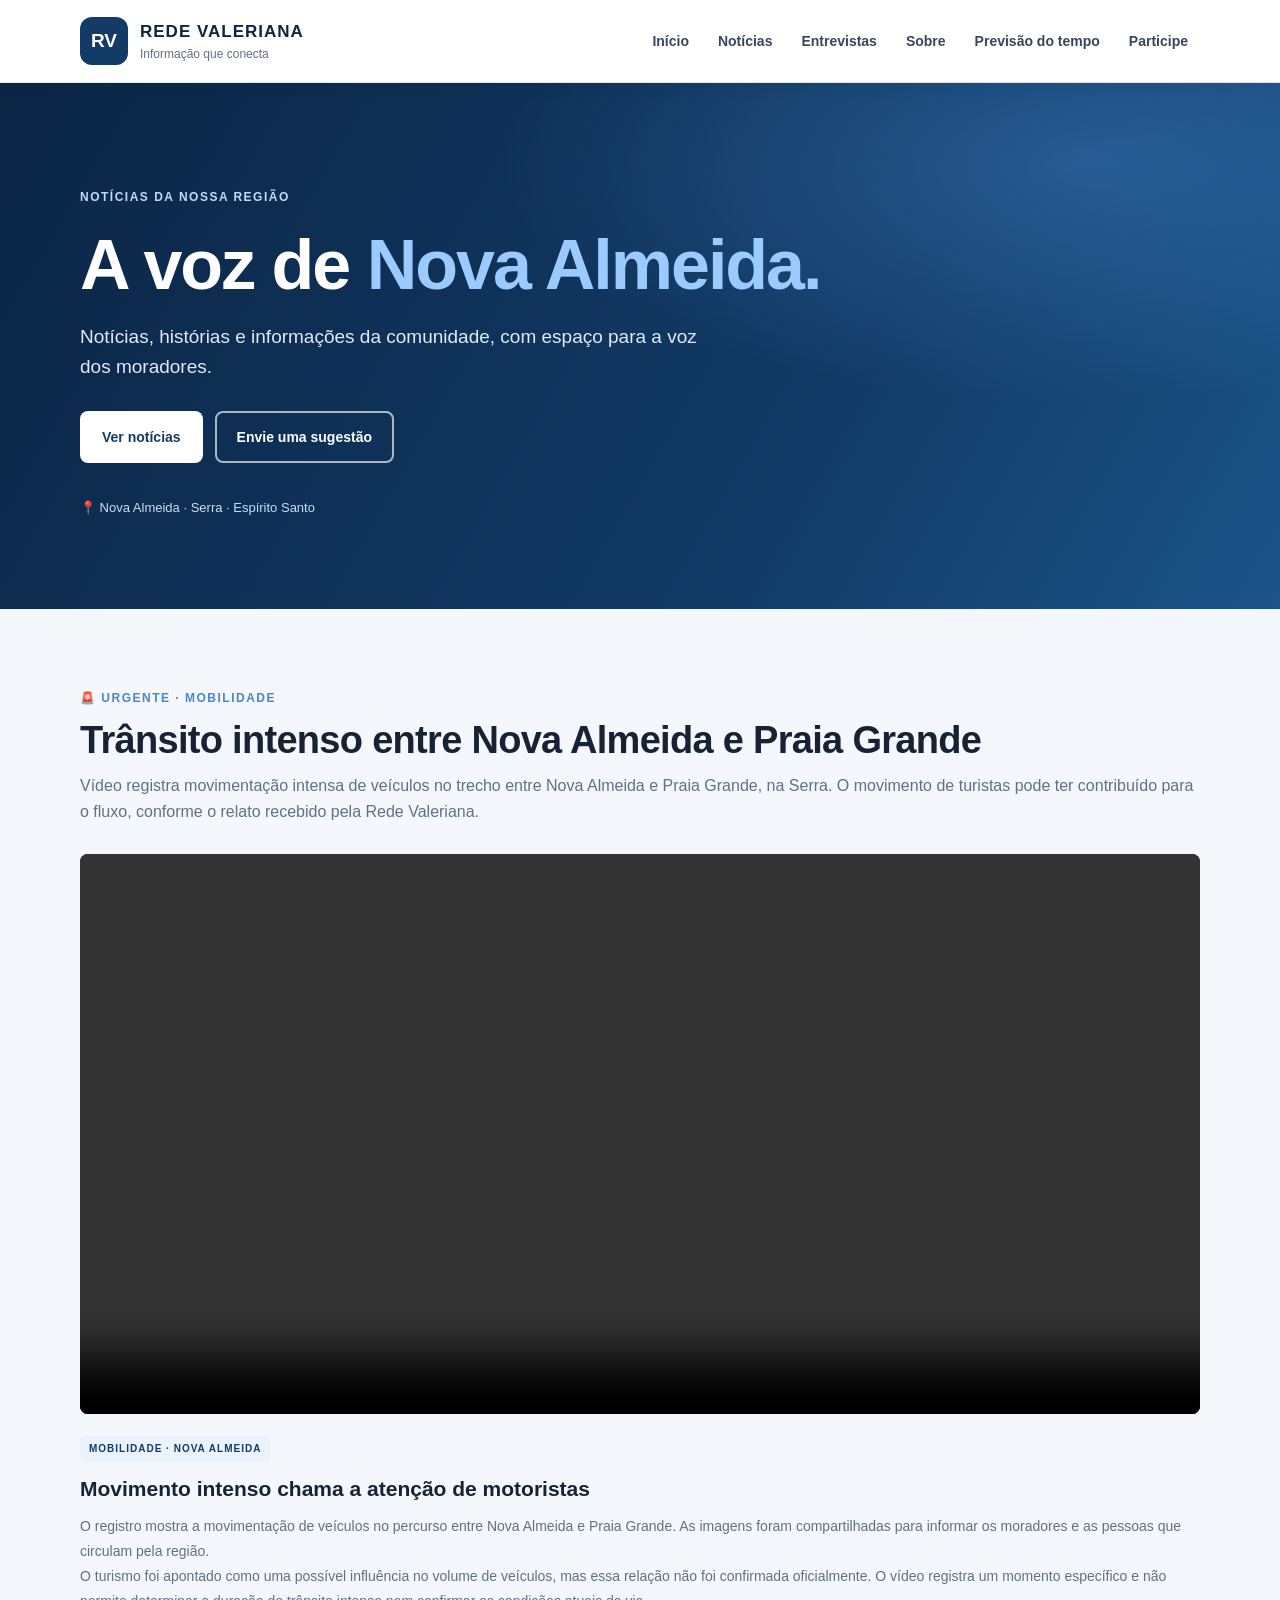
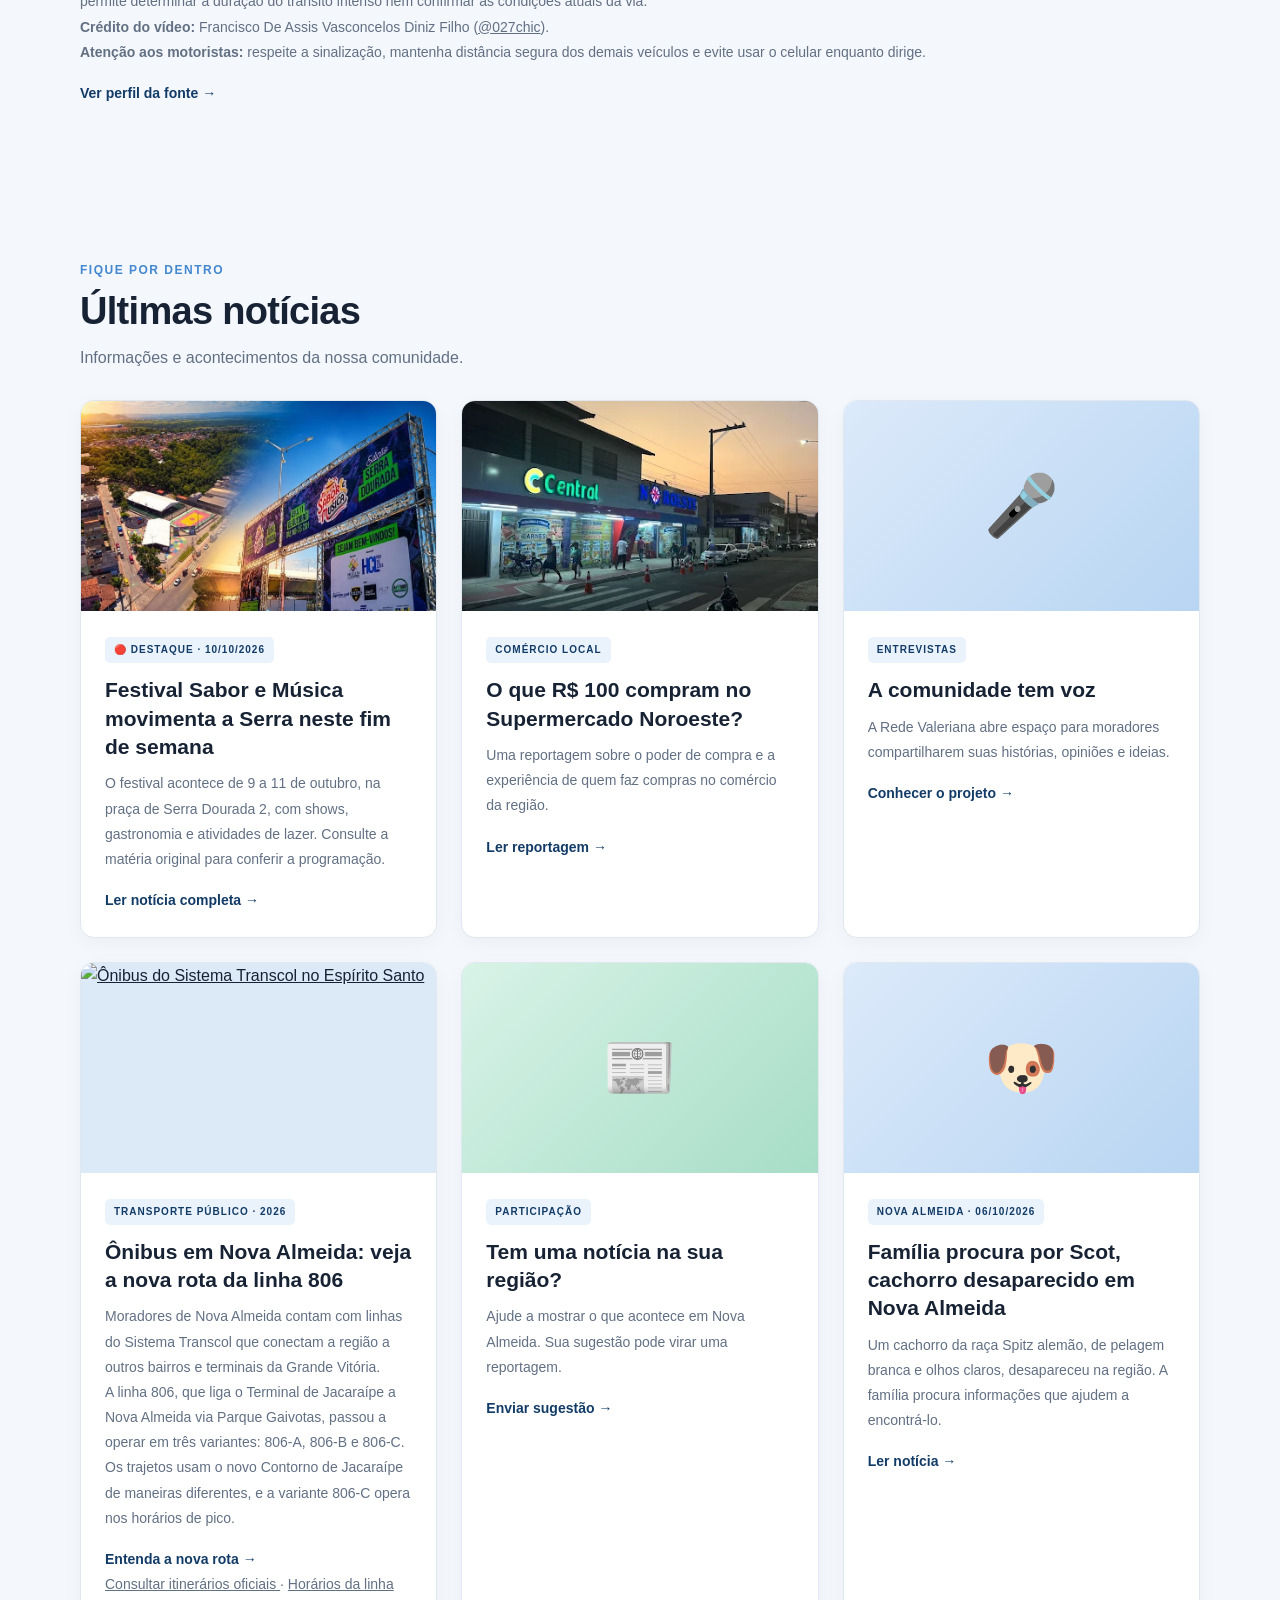
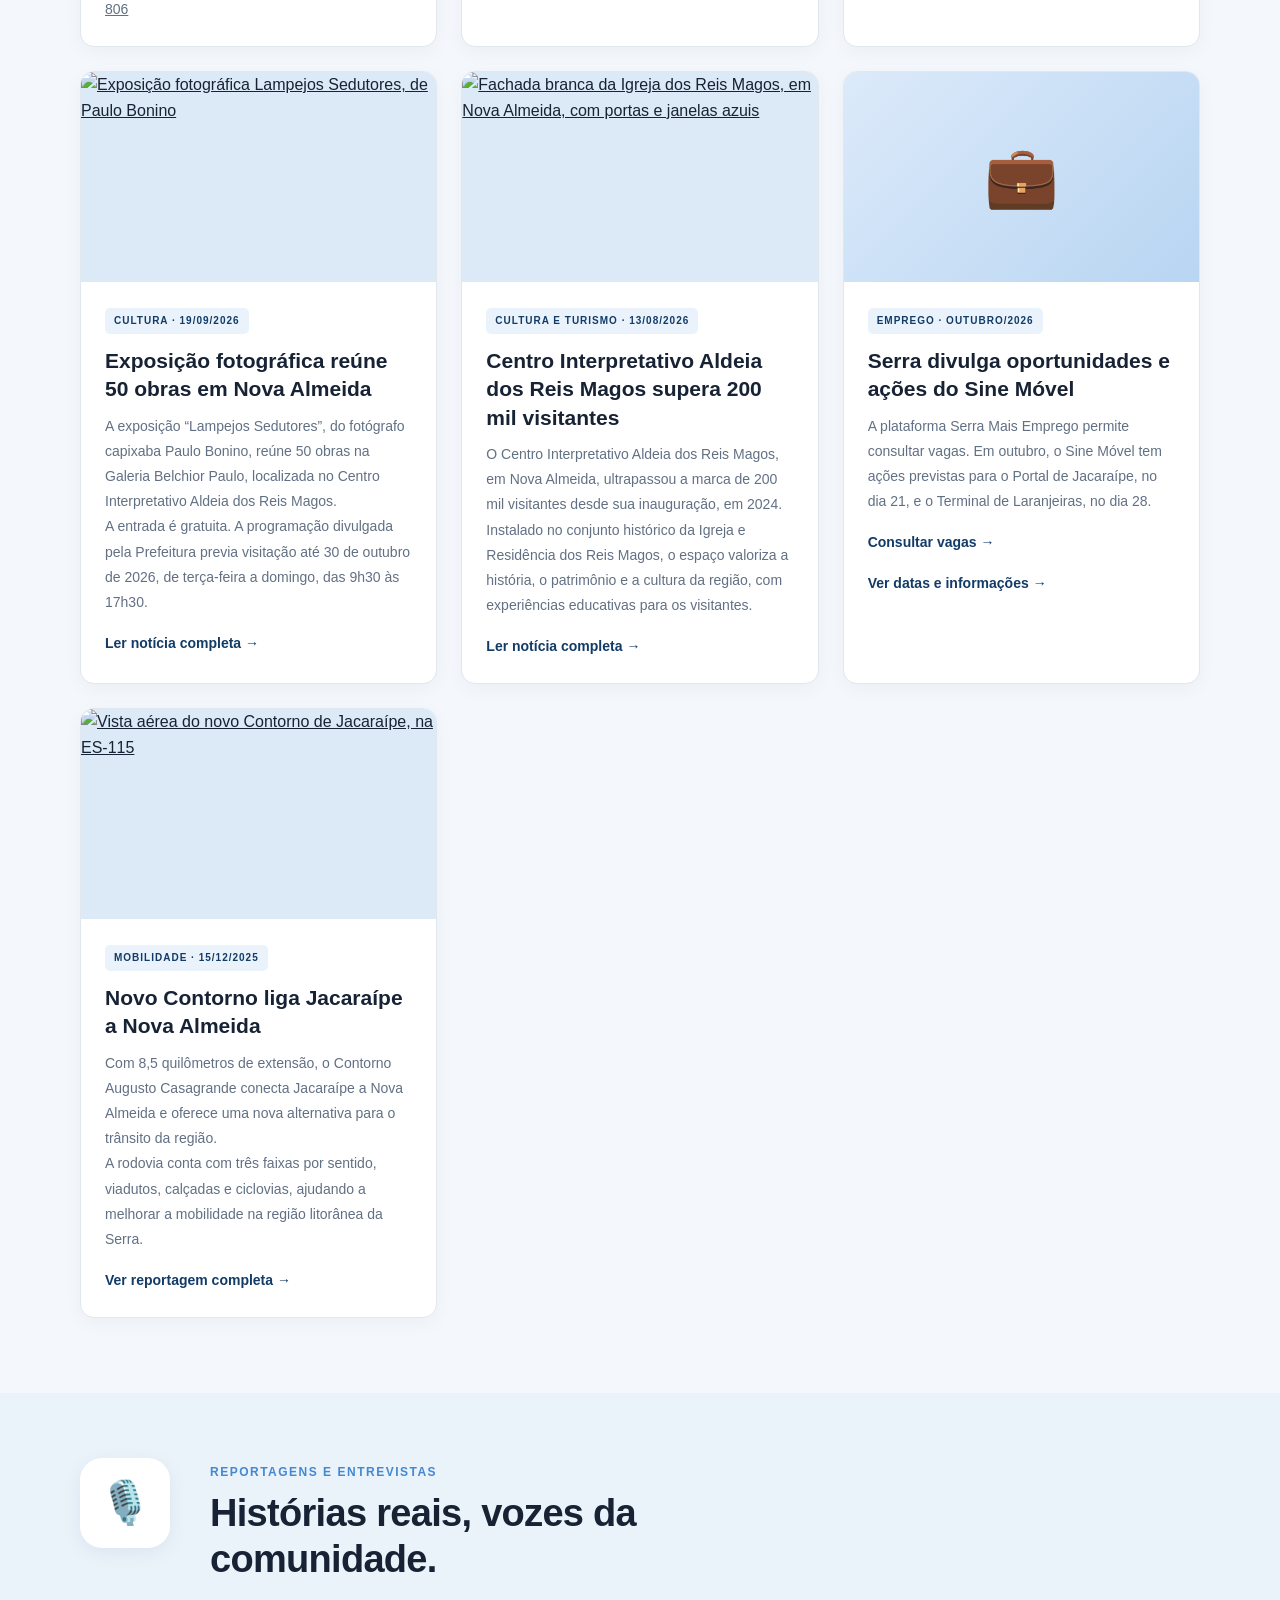
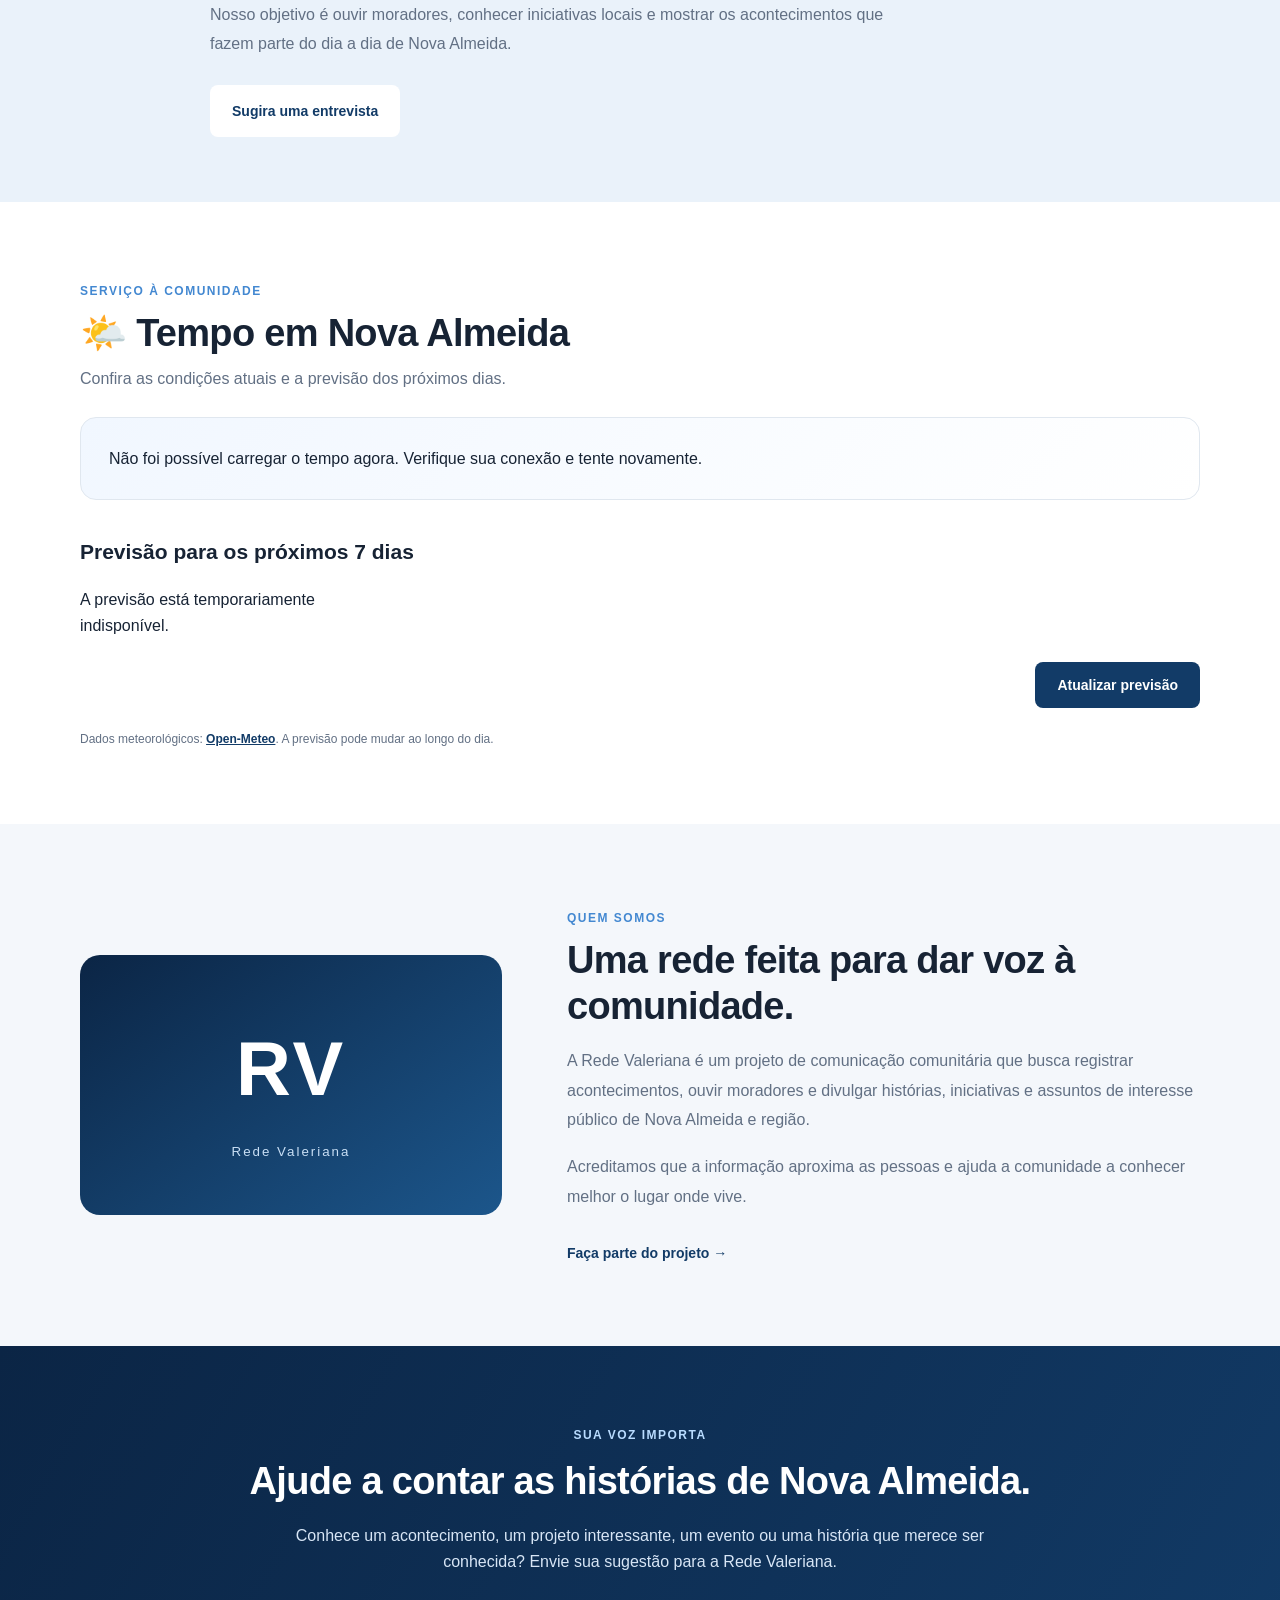
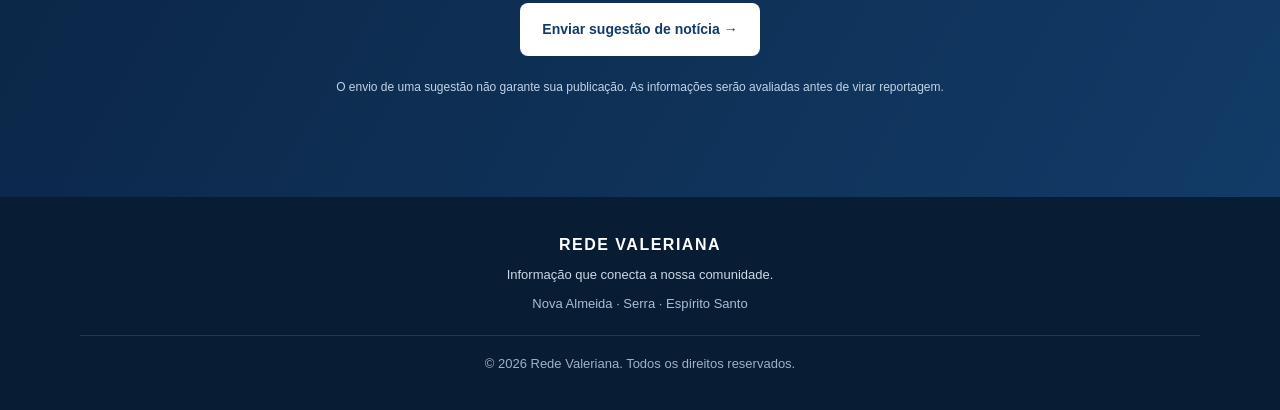
==== commit f574f239: "adicionando noticia" ====
--- a/index.html
+++ b/index.html
@@ -204,6 +204,56 @@
           </div>
         </article>
 
+<!-- NOTÍCIA: ÔNIBUS EM NOVA ALMEIDA -->
+<article class="news-card">
+  <a class="news-image"
+     href="https://www.folhavitoria.com.br/transito/linha-do-transcol-na-serra-tem-rota-alterada-entenda-mudanca/"
+     target="_blank" rel="noopener noreferrer">
+    <img
+      src="https://uploads.folhavitoria.com.br/2025/08/dxMgK3wb-Onibus-transcol-transporte-coletivo-2-830x553.jpeg"
+      alt="Ônibus do Sistema Transcol no Espírito Santo"
+      loading="lazy">
+  </a>
+
+  <div class="news-body">
+    <span class="category">TRANSPORTE PÚBLICO · 2026</span>
+
+    <h3>Ônibus em Nova Almeida: veja a nova rota da linha 806</h3>
+
+    <p>
+      Moradores de Nova Almeida contam com linhas do Sistema
+      Transcol que conectam a região a outros bairros e terminais
+      da Grande Vitória.
+    </p>
+
+    <p>
+      A linha 806, que liga o Terminal de Jacaraípe a Nova Almeida
+      via Parque Gaivotas, passou a operar em três variantes:
+      806-A, 806-B e 806-C. Os trajetos usam o novo Contorno de
+      Jacaraípe de maneiras diferentes, e a variante 806-C opera
+      nos horários de pico.
+    </p>
+
+    <a class="text-link"
+       href="https://www.folhavitoria.com.br/transito/linha-do-transcol-na-serra-tem-rota-alterada-entenda-mudanca/"
+       target="_blank" rel="noopener noreferrer">
+      Entenda a nova rota <span aria-hidden="true">→</span>
+    </a>
+
+    <p>
+      <a href="https://ceturb.es.gov.br/itinerarios"
+         target="_blank" rel="noopener noreferrer">
+        Consultar itinerários oficiais
+      </a>
+      ·
+      <a href="https://ceturb.es.gov.br/806-terminal-jacaraipe-nova-almeida-via-parque-gaivotas"
+         target="_blank" rel="noopener noreferrer">
+        Horários da linha 806
+      </a>
+    </p>
+  </div>
+</article>
+        
         <!-- NOTÍCIA: PARTICIPAÇÃO -->
         <article class="news-card">
           <div class="news-placeholder news-placeholder-green"
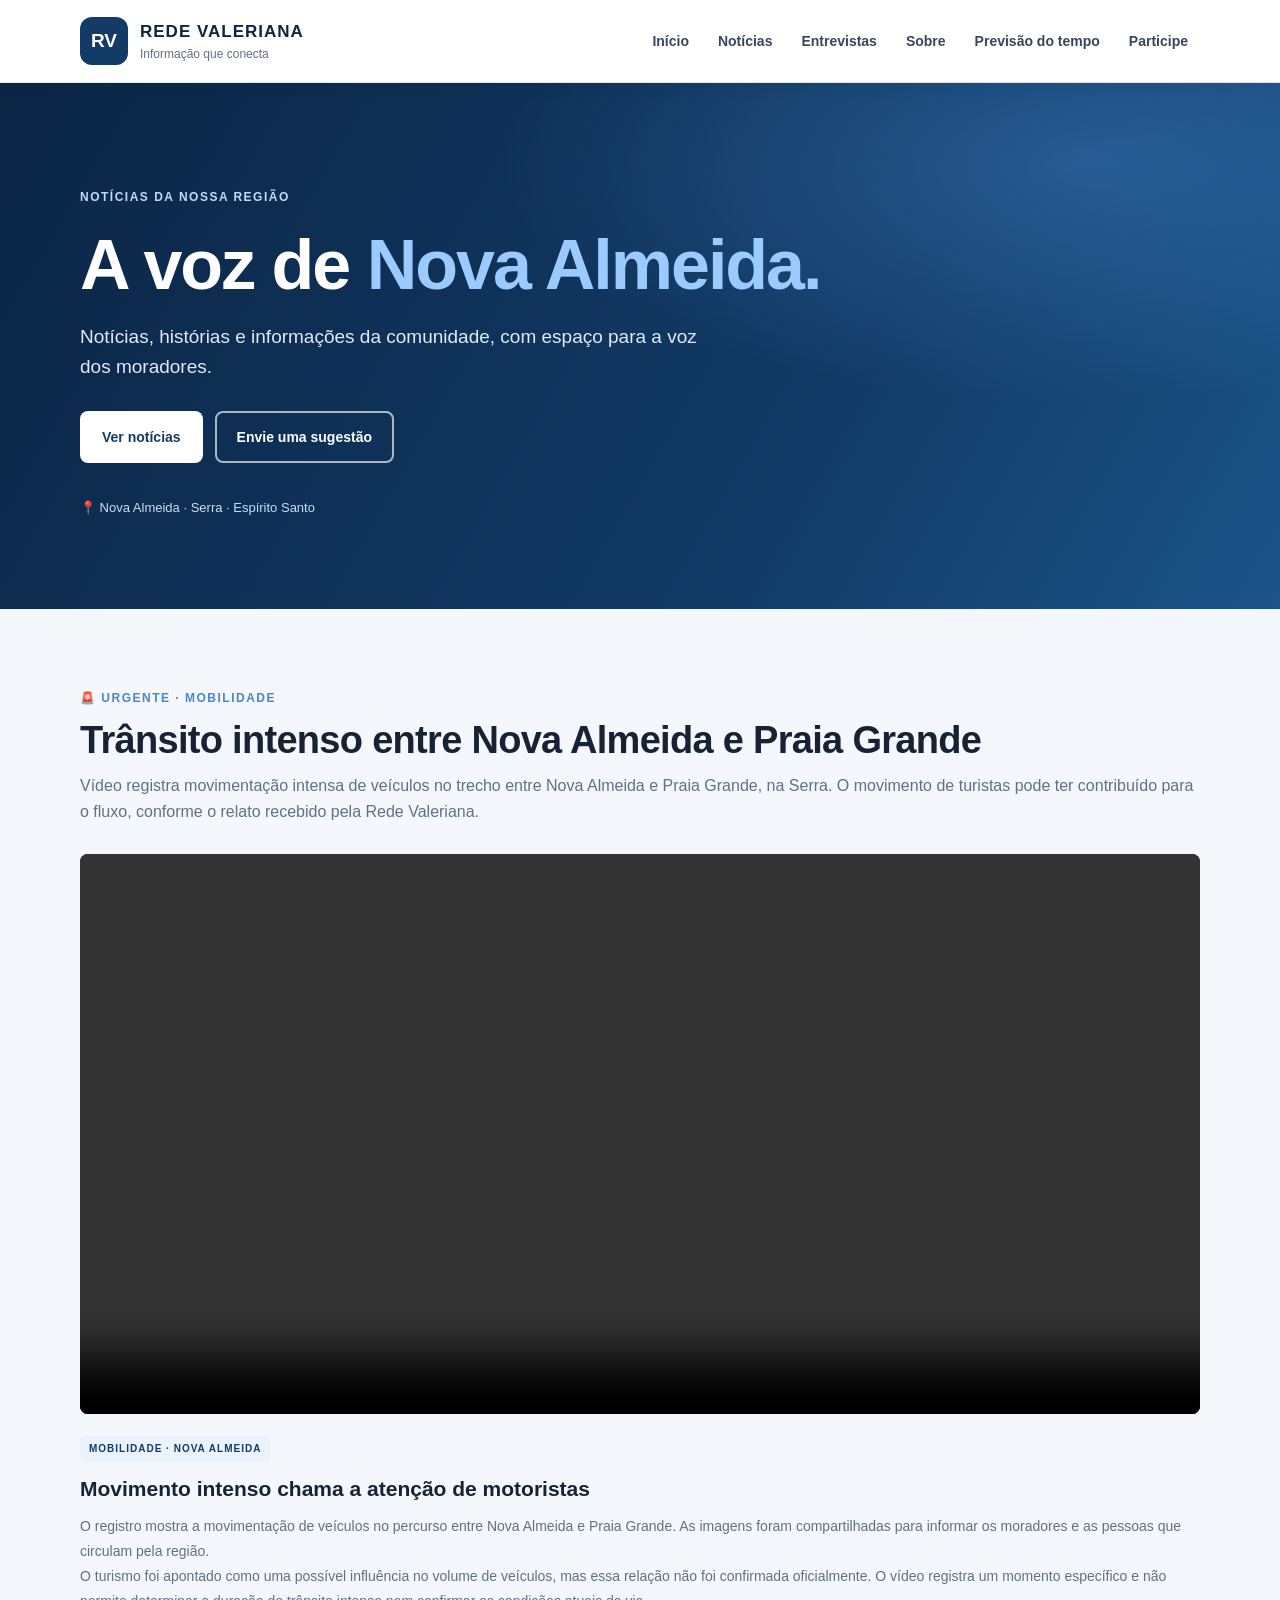
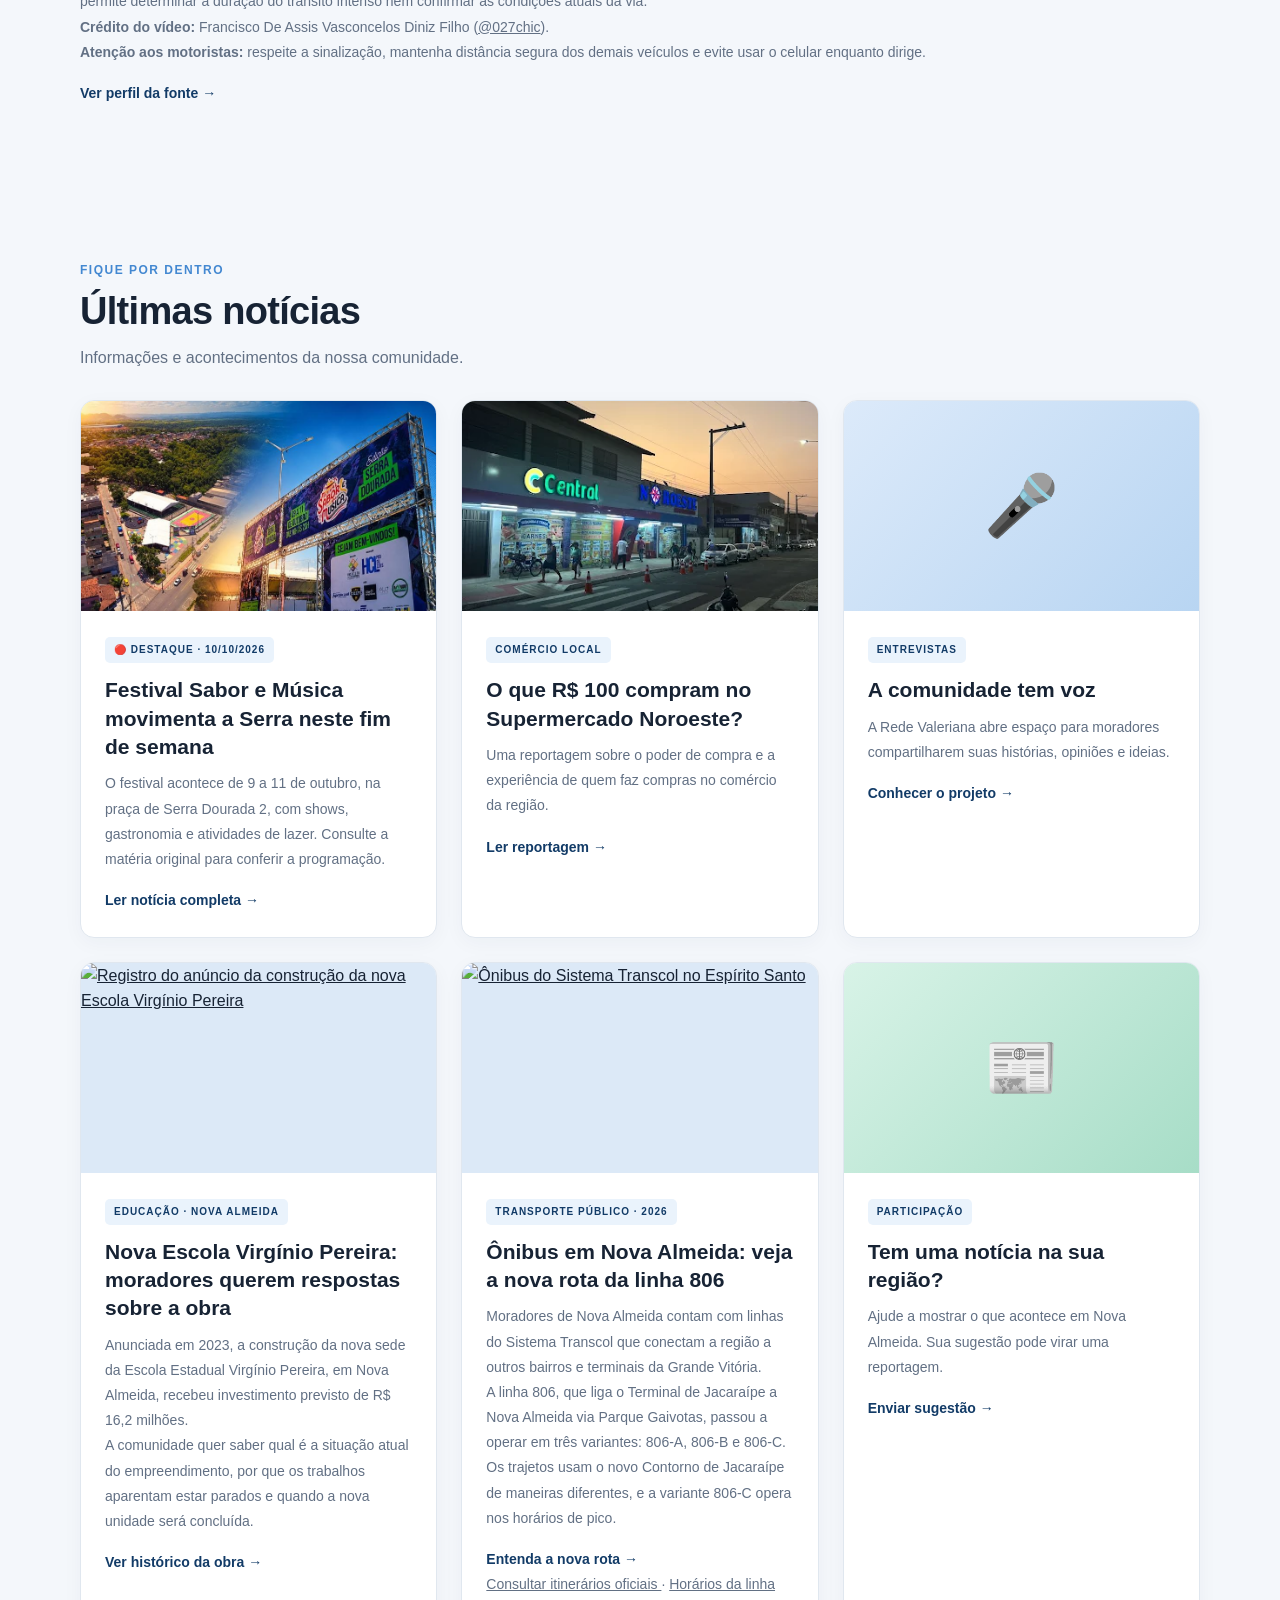
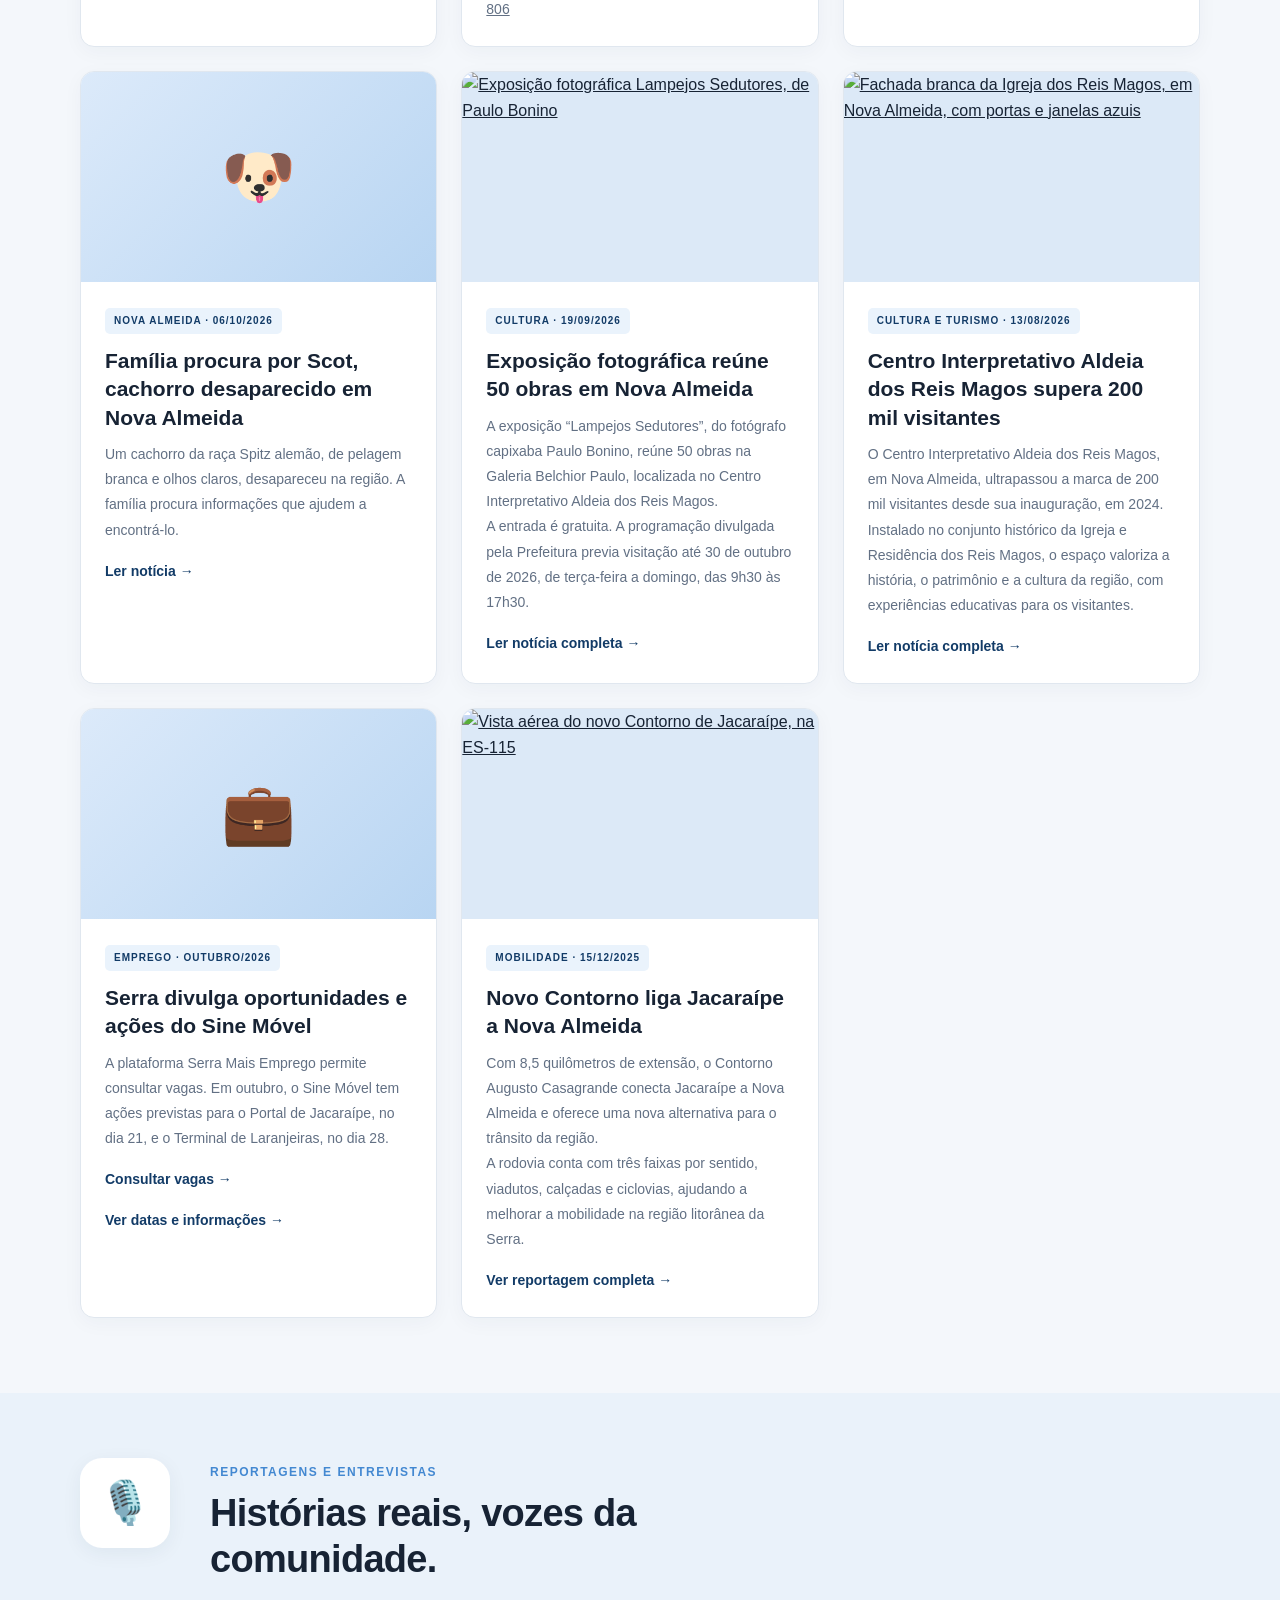
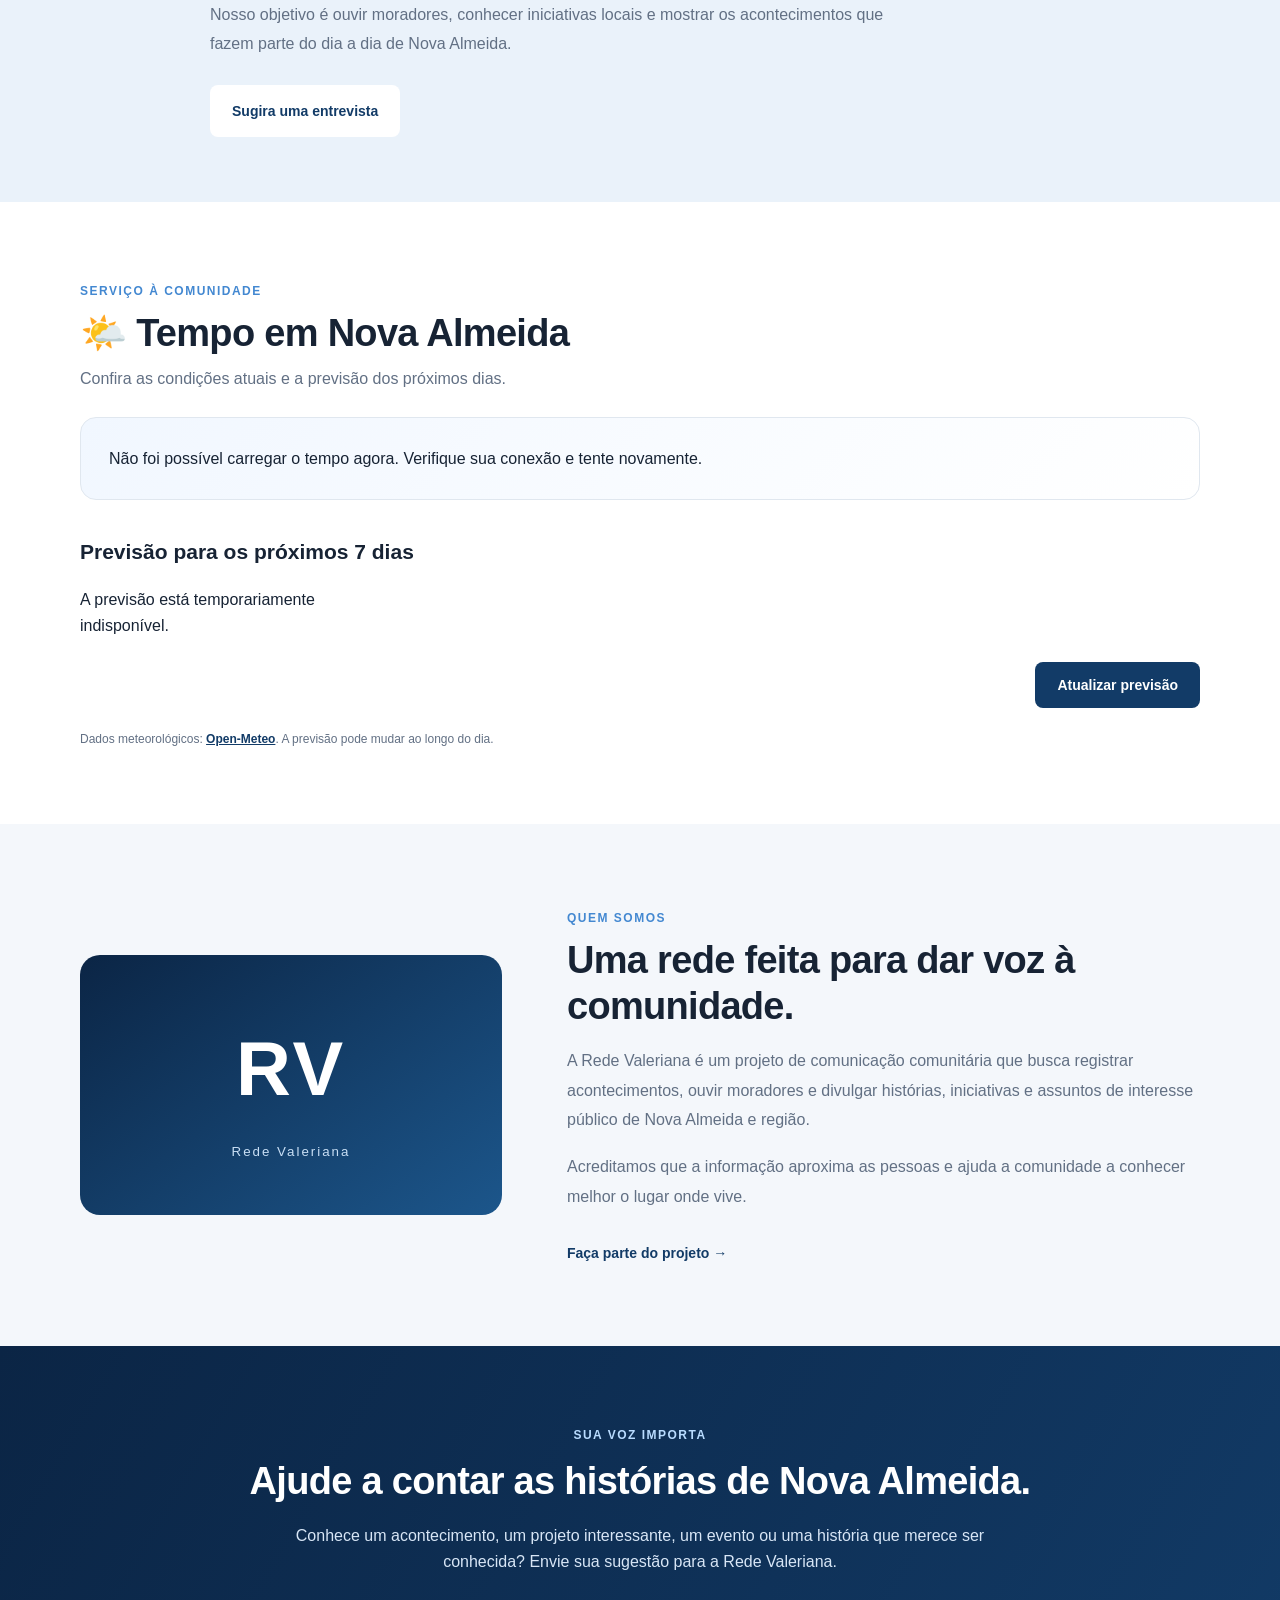
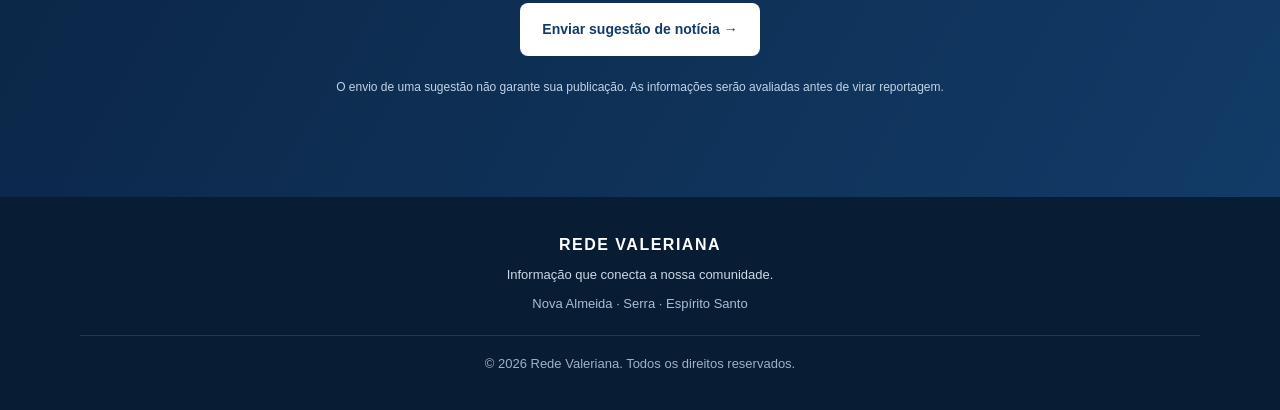
==== commit 5999b7c0: "adicionando informação" ====
--- a/index.html
+++ b/index.html
@@ -204,7 +204,43 @@
           </div>
         </article>
 
-<!-- NOTÍCIA: ÔNIBUS EM NOVA ALMEIDA -->
+<!-- NOTÍCIA: NOVA ESCOLA VIRGÍNIO PEREIRA -->
+<article class="news-card">
+  <a class="news-image"
+     href="https://www.portaltemponovo.com.br/casagrande-da-pontape-para-nova-sede-da-escola-virginio-pereira-na-serra/"
+     target="_blank" rel="noopener noreferrer">
+    <img
+      src="https://www.portaltemponovo.com.br/wp-content/uploads/2023/06/20230613-085118.jpg"
+      alt="Registro do anúncio da construção da nova Escola Virgínio Pereira"
+      loading="lazy">
+  </a>
+
+  <div class="news-body">
+    <span class="category">EDUCAÇÃO · NOVA ALMEIDA</span>
+
+    <h3>Nova Escola Virgínio Pereira: moradores querem respostas sobre a obra</h3>
+
+    <p>
+      Anunciada em 2023, a construção da nova sede da Escola
+      Estadual Virgínio Pereira, em Nova Almeida, recebeu
+      investimento previsto de R$ 16,2 milhões.
+    </p>
+
+    <p>
+      A comunidade quer saber qual é a situação atual do
+      empreendimento, por que os trabalhos aparentam estar
+      parados e quando a nova unidade será concluída.
+    </p>
+
+    <a class="text-link"
+       href="https://www.portaltemponovo.com.br/casagrande-da-pontape-para-nova-sede-da-escola-virginio-pereira-na-serra/"
+       target="_blank" rel="noopener noreferrer">
+      Ver histórico da obra <span aria-hidden="true">→</span>
+    </a>
+  </div>
+</article>
+        
+        <!-- NOTÍCIA: ÔNIBUS EM NOVA ALMEIDA -->
 <article class="news-card">
   <a class="news-image"
      href="https://www.folhavitoria.com.br/transito/linha-do-transcol-na-serra-tem-rota-alterada-entenda-mudanca/"
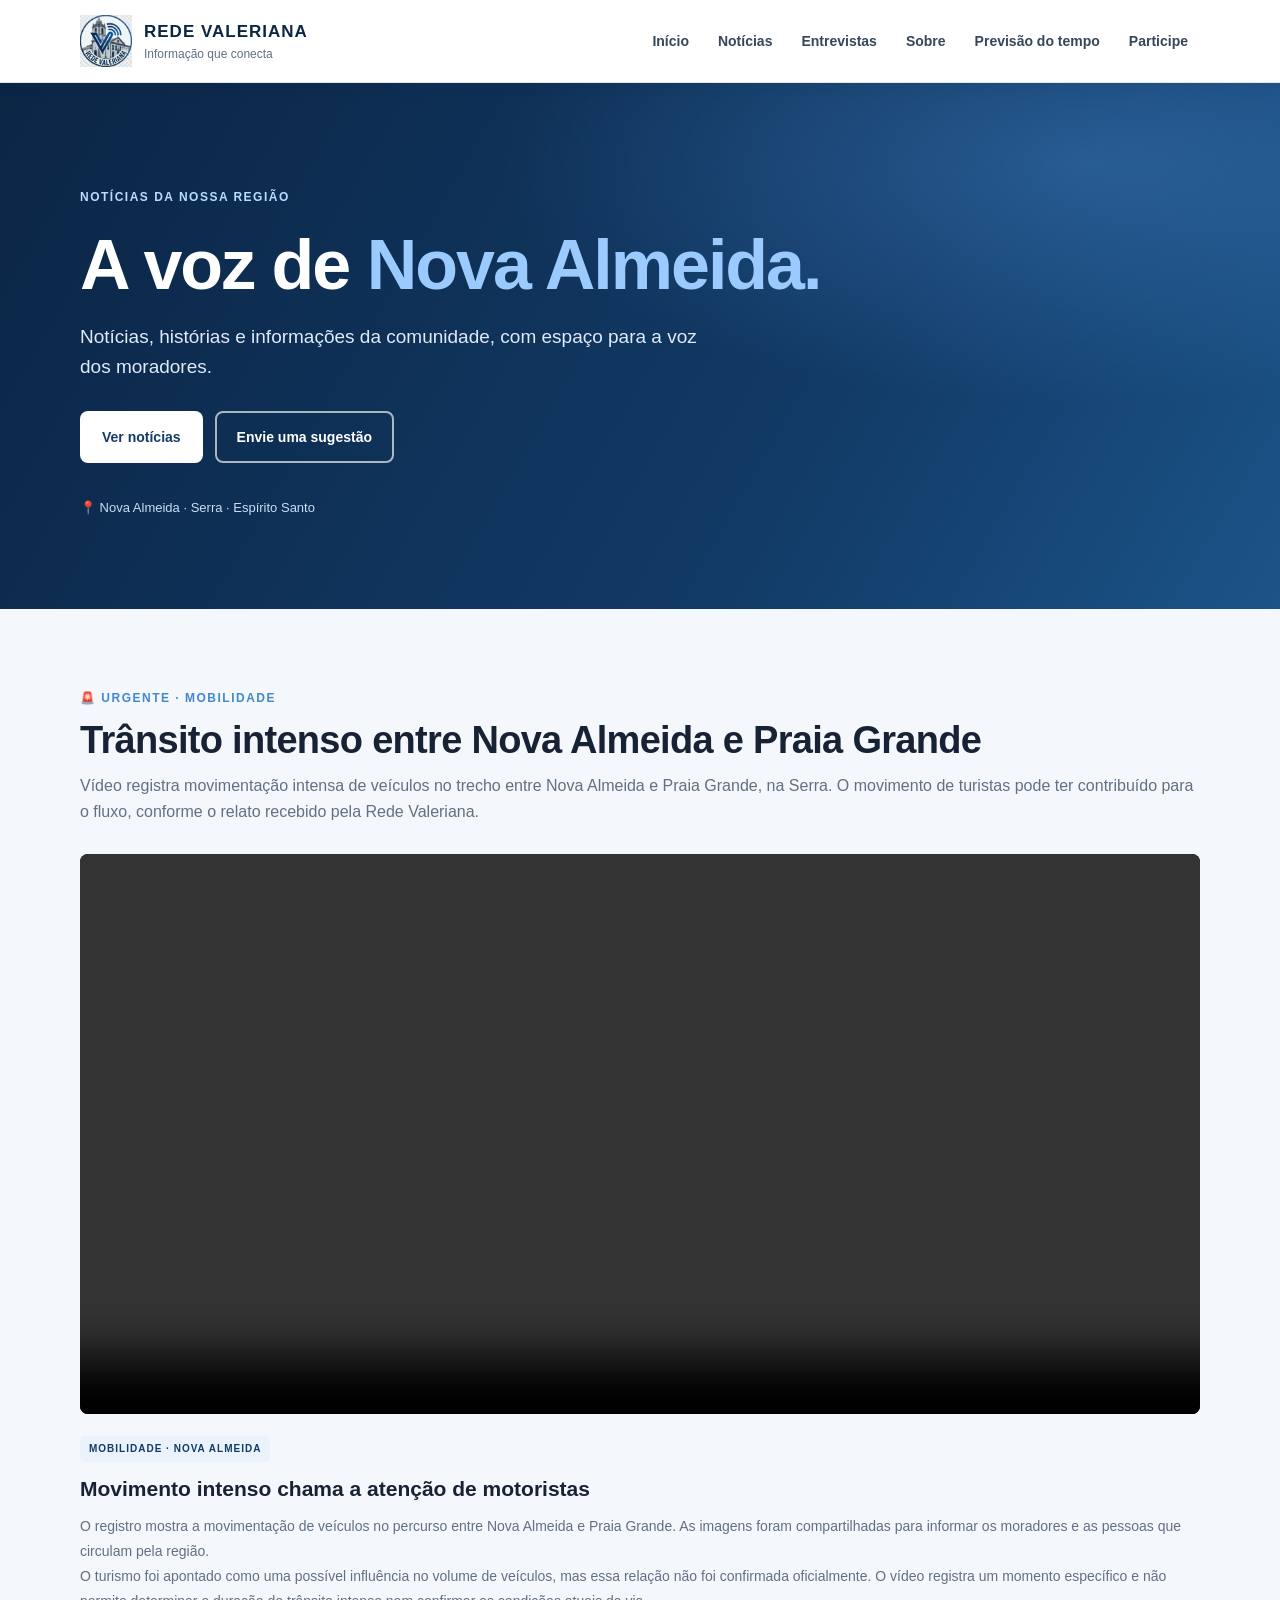
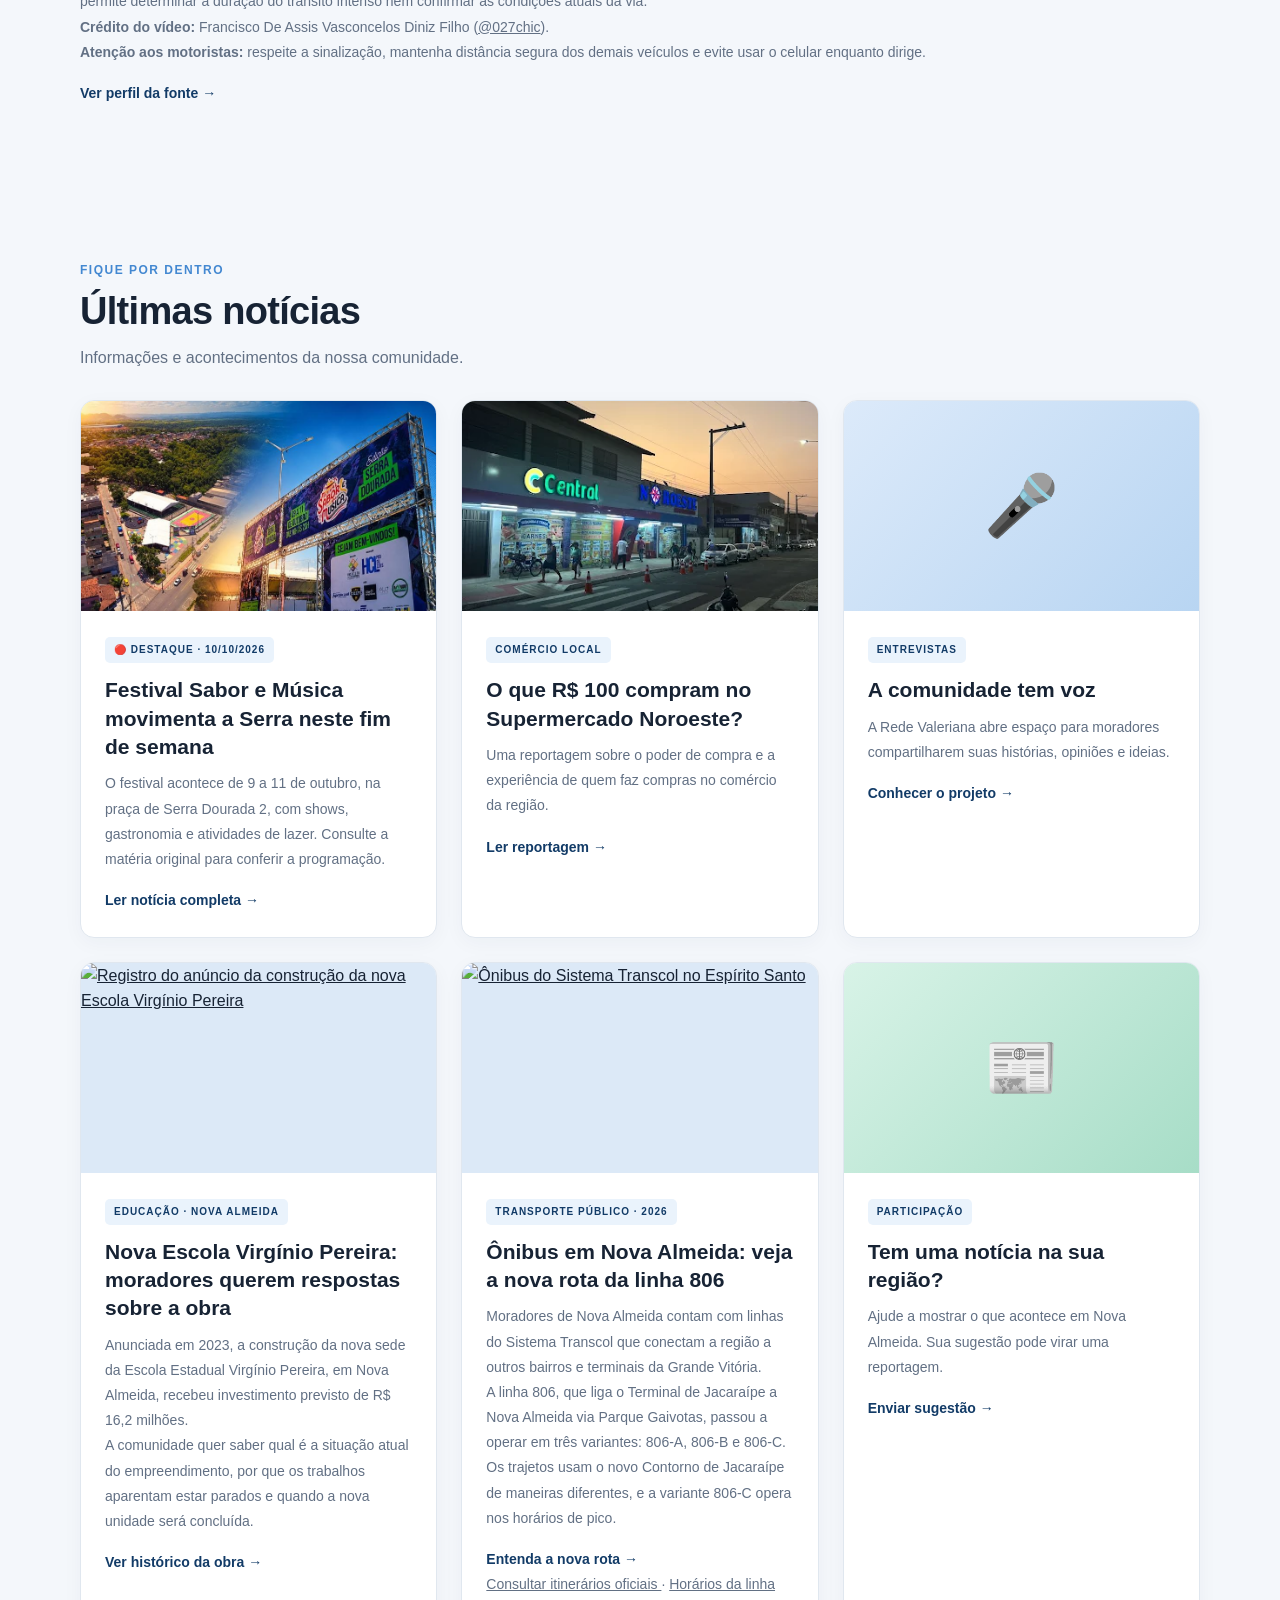
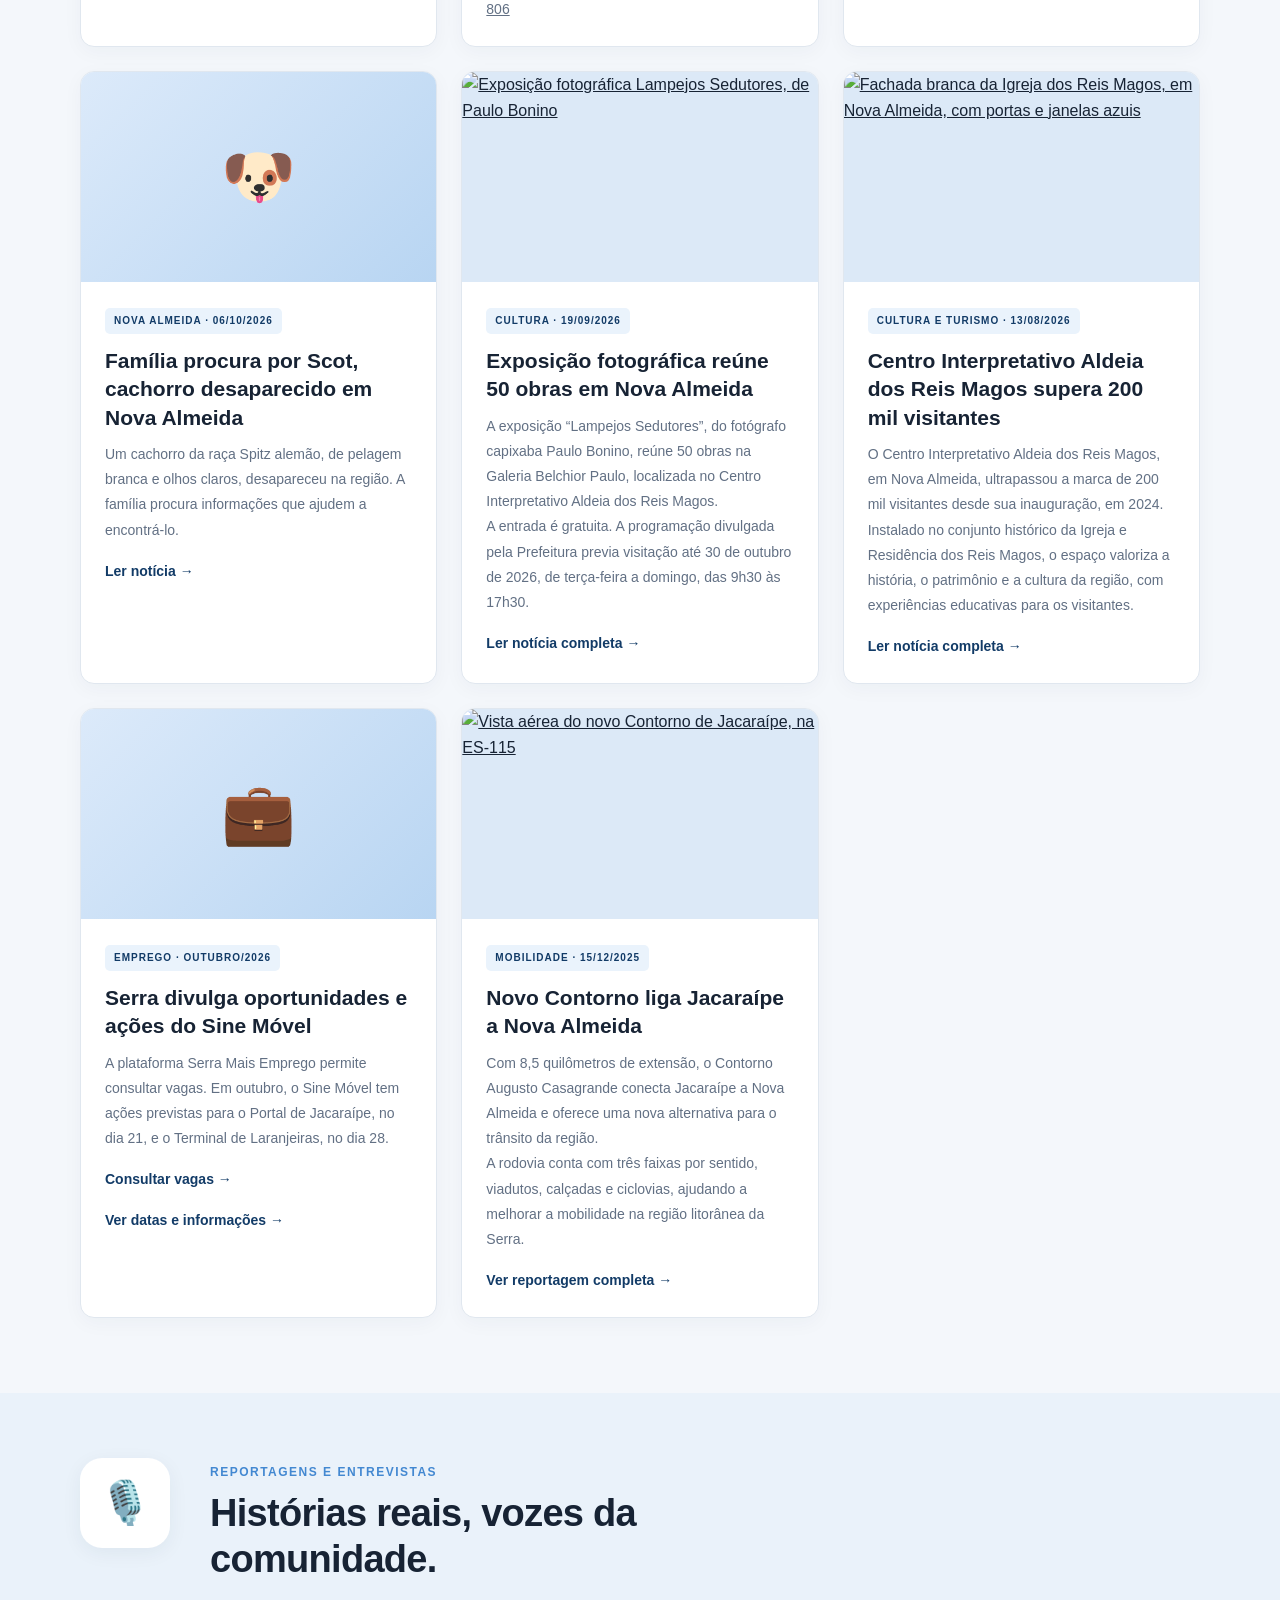
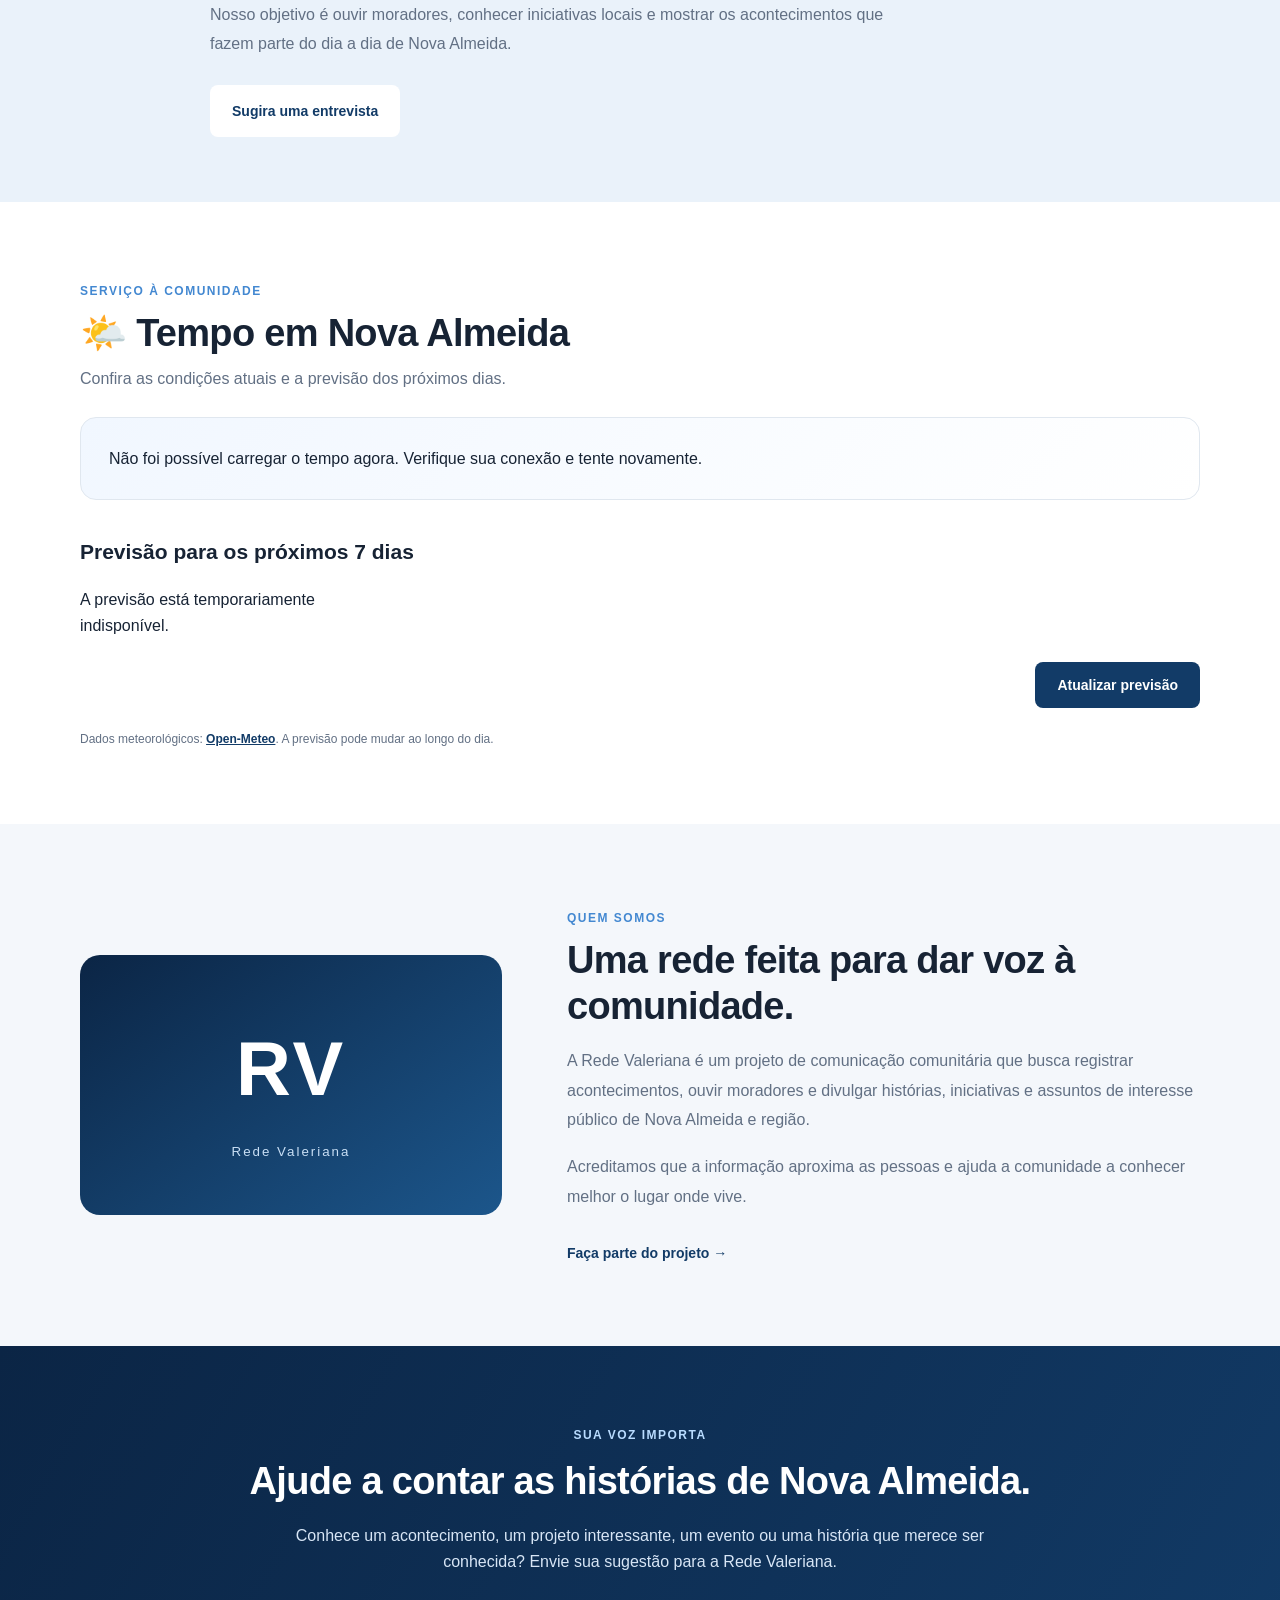
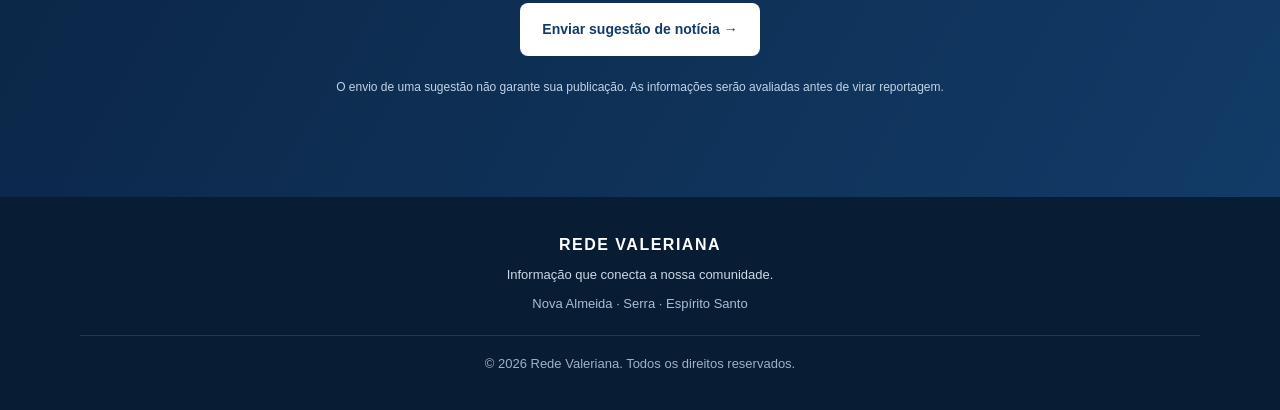
==== commit e6254e47: "logo nova" ====
--- a/index.html
+++ b/index.html
@@ -14,7 +14,11 @@
   <header class="site-header">
     <div class="container header-content">
       <a class="brand" href="#inicio" aria-label="Rede Valeriana - Início">
-        <span class="brand-mark">RV</span>
+        <img
+  src="./imagens/logo.png"
+  alt="Logo da Rede Valeriana"
+  class="brand-mark"
+>
         <span>
           <strong>REDE VALERIANA</strong>
           <small>Informação que conecta</small>
--- a/style.css
+++ b/style.css
@@ -77,15 +77,11 @@
 }
 
 .brand-mark {
-    width: 48px;
-    height: 48px;
-    display: grid;
-    place-items: center;
-    background: var(--azul);
-    color: white;
-    border-radius: 12px;
-    font-size: 19px;
-    font-weight: 900;
+    width: 52px;
+    height: 52px;
+    display: block;
+    object-fit: contain;
+    flex-shrink: 0;
 }
 
 .brand strong,
@@ -755,7 +751,7 @@
         padding-bottom: 12px;
     }
 
-    .brand-mark {
+     .brand-mark{
         width: 42px;
         height: 42px;
     }
